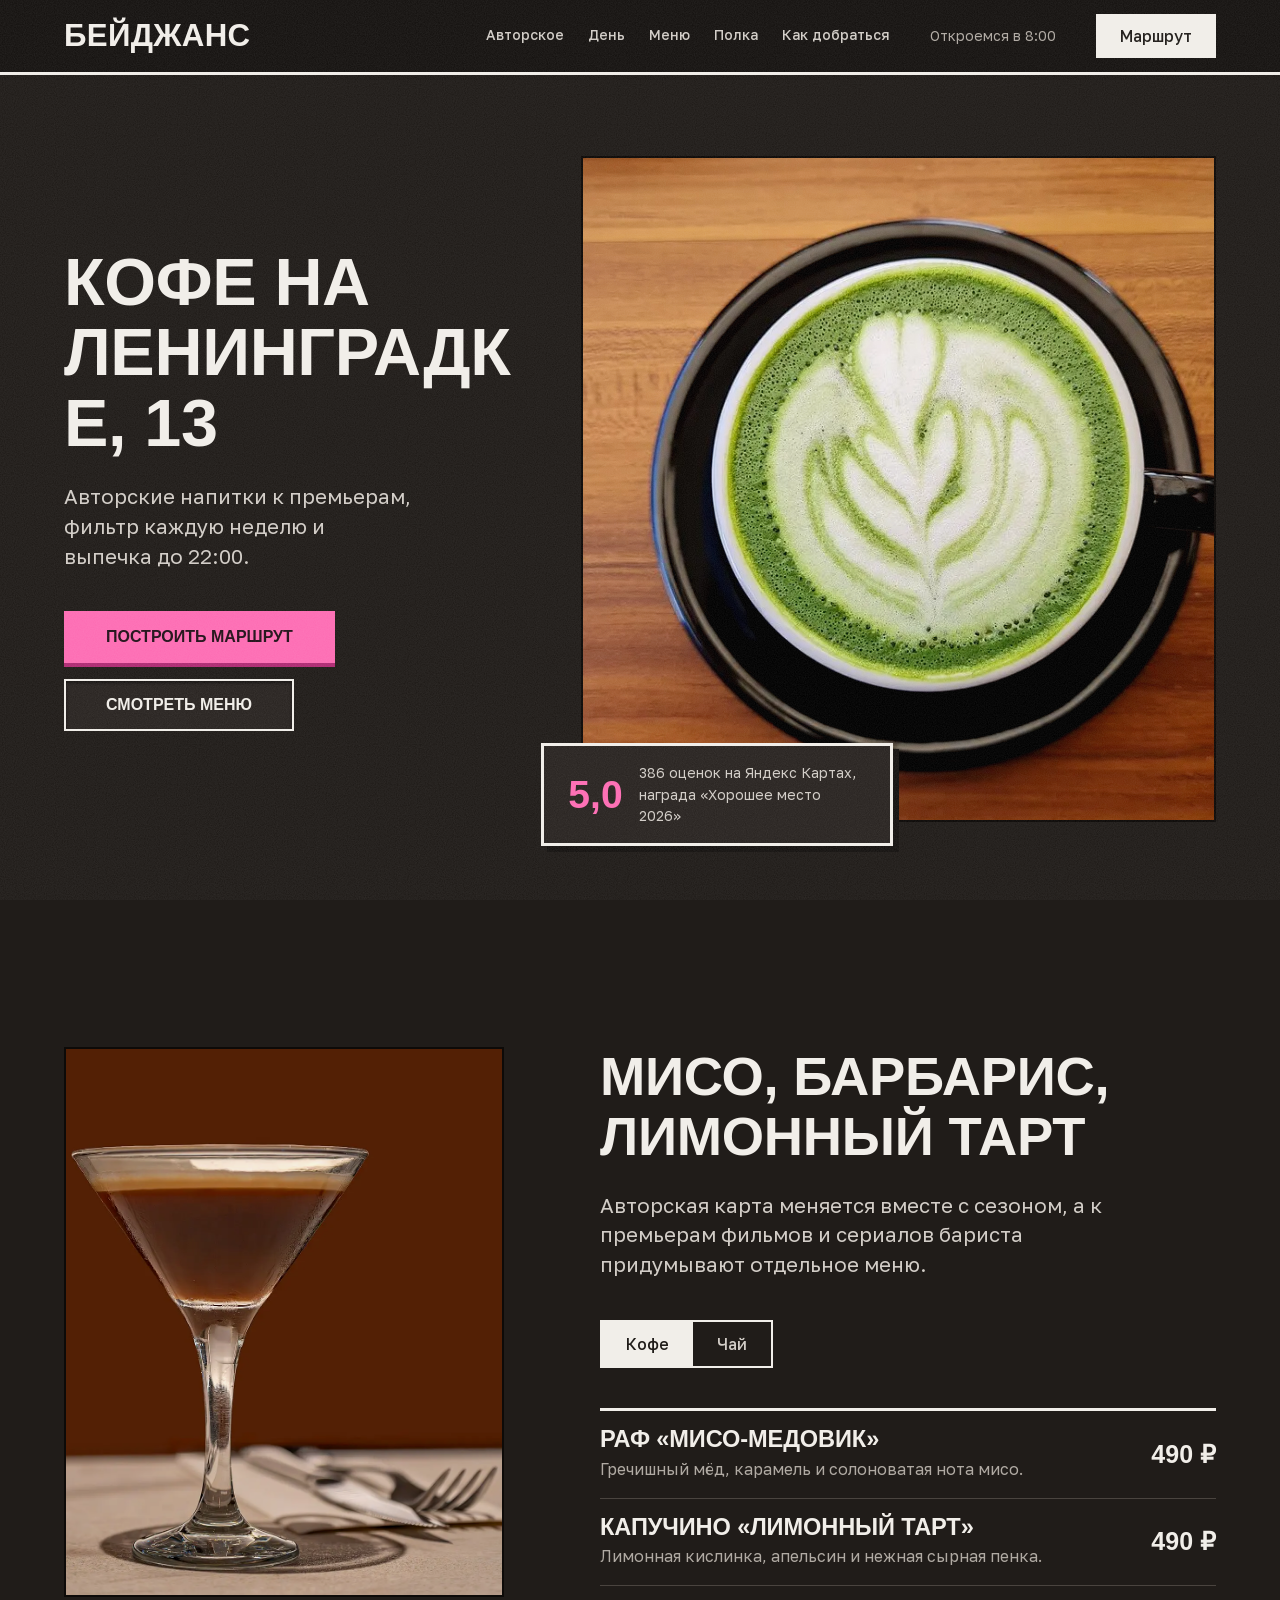
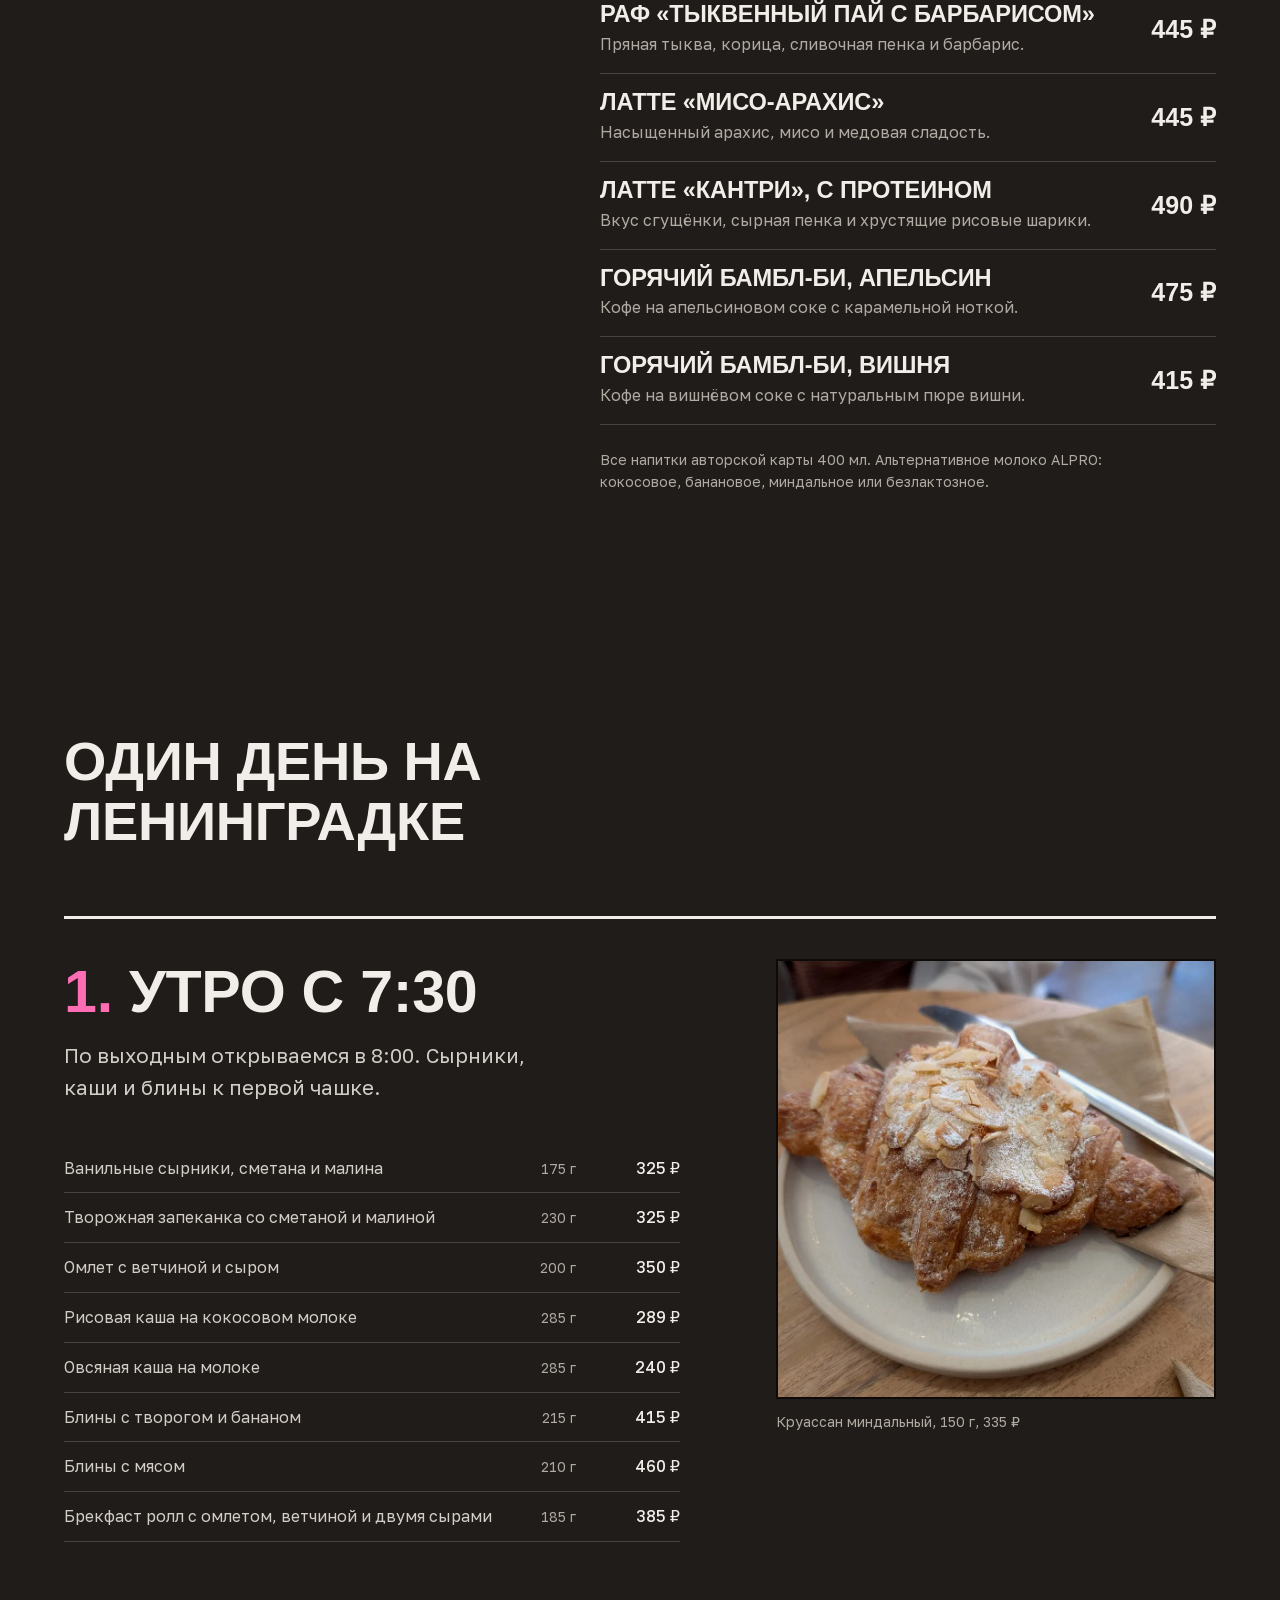
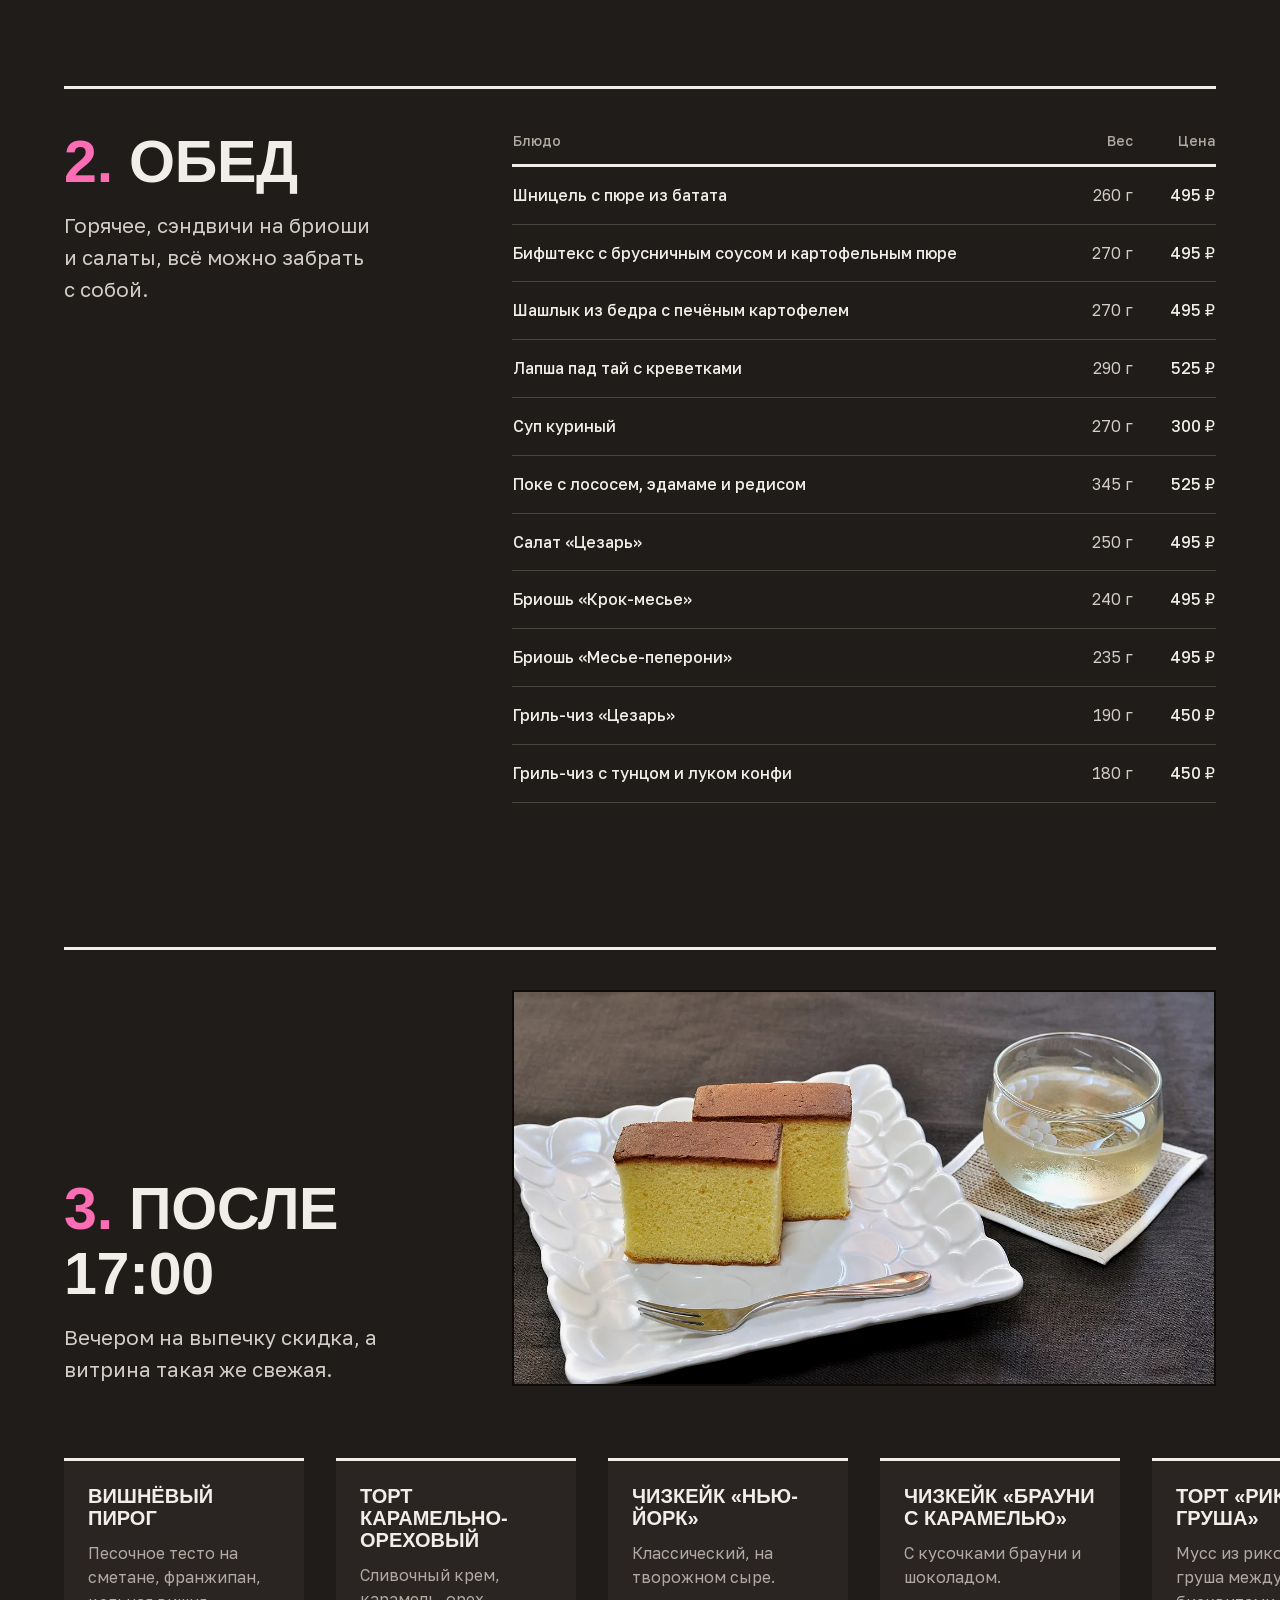
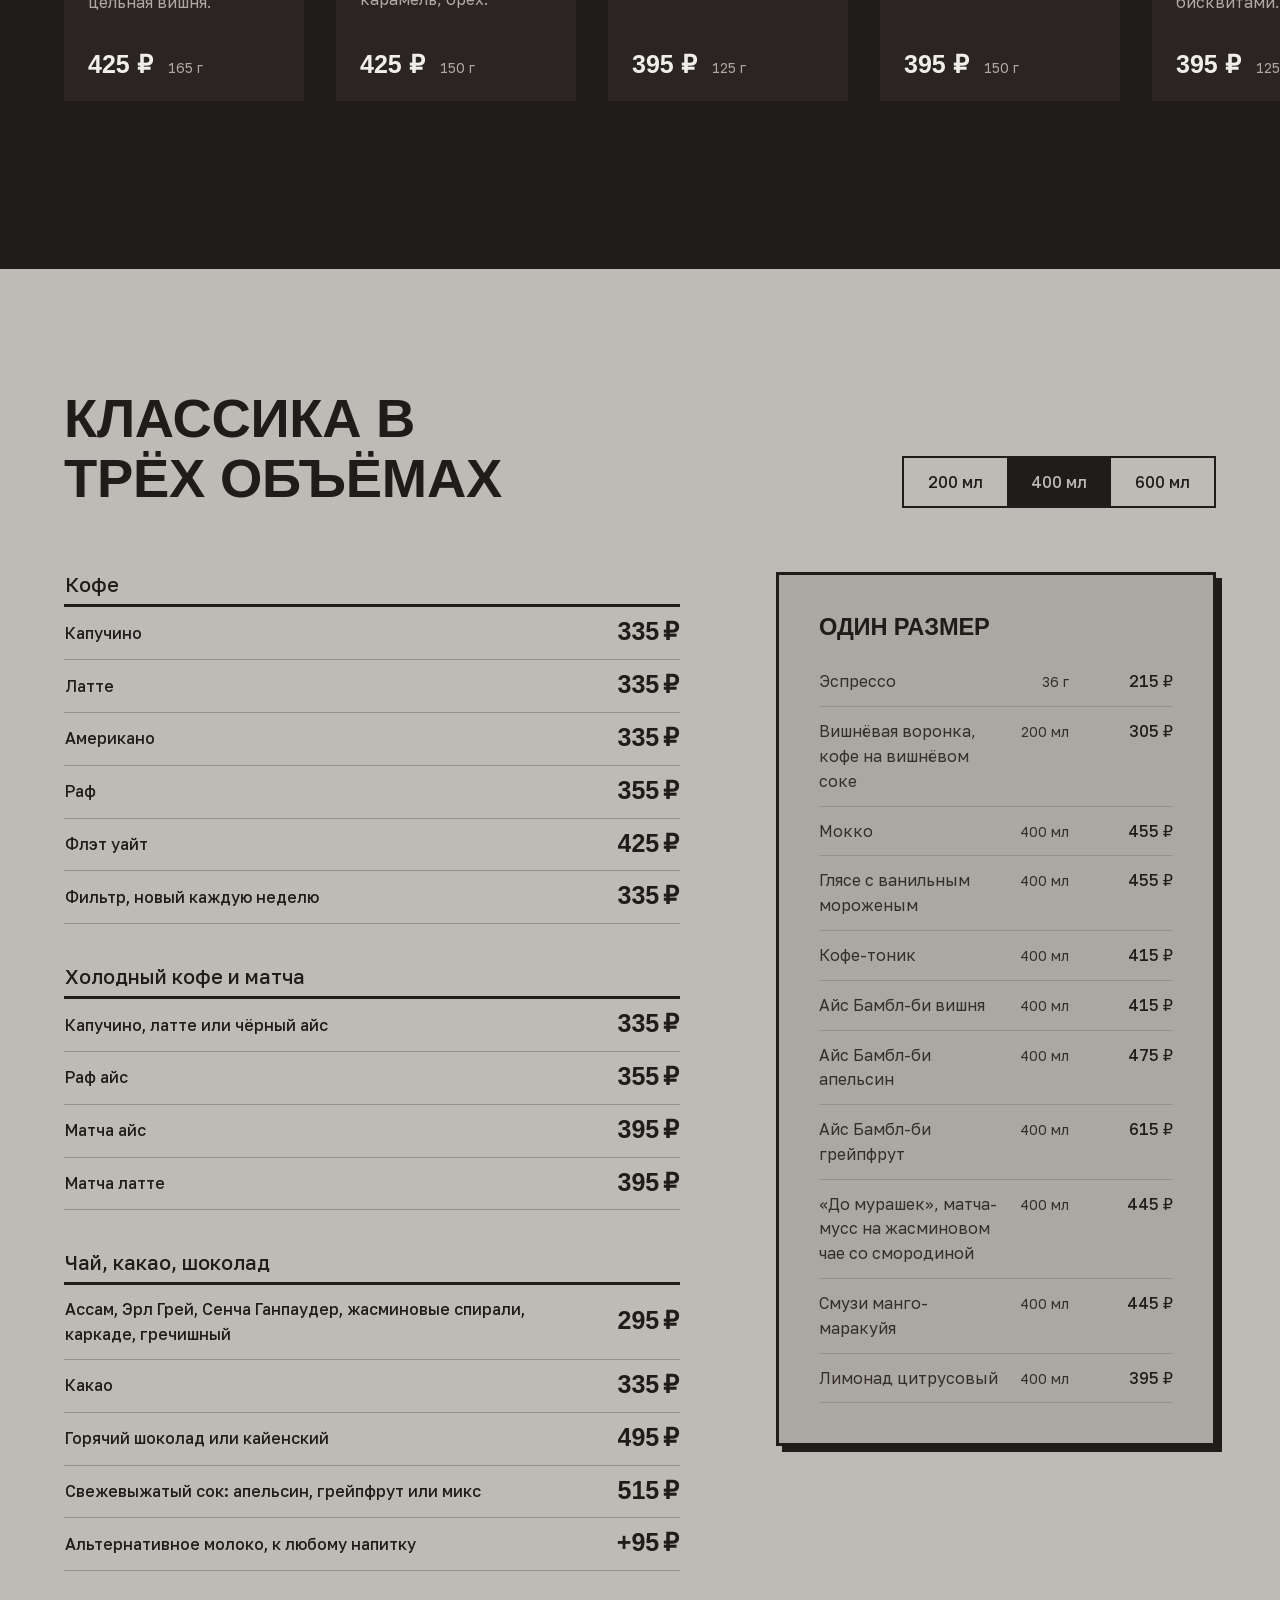
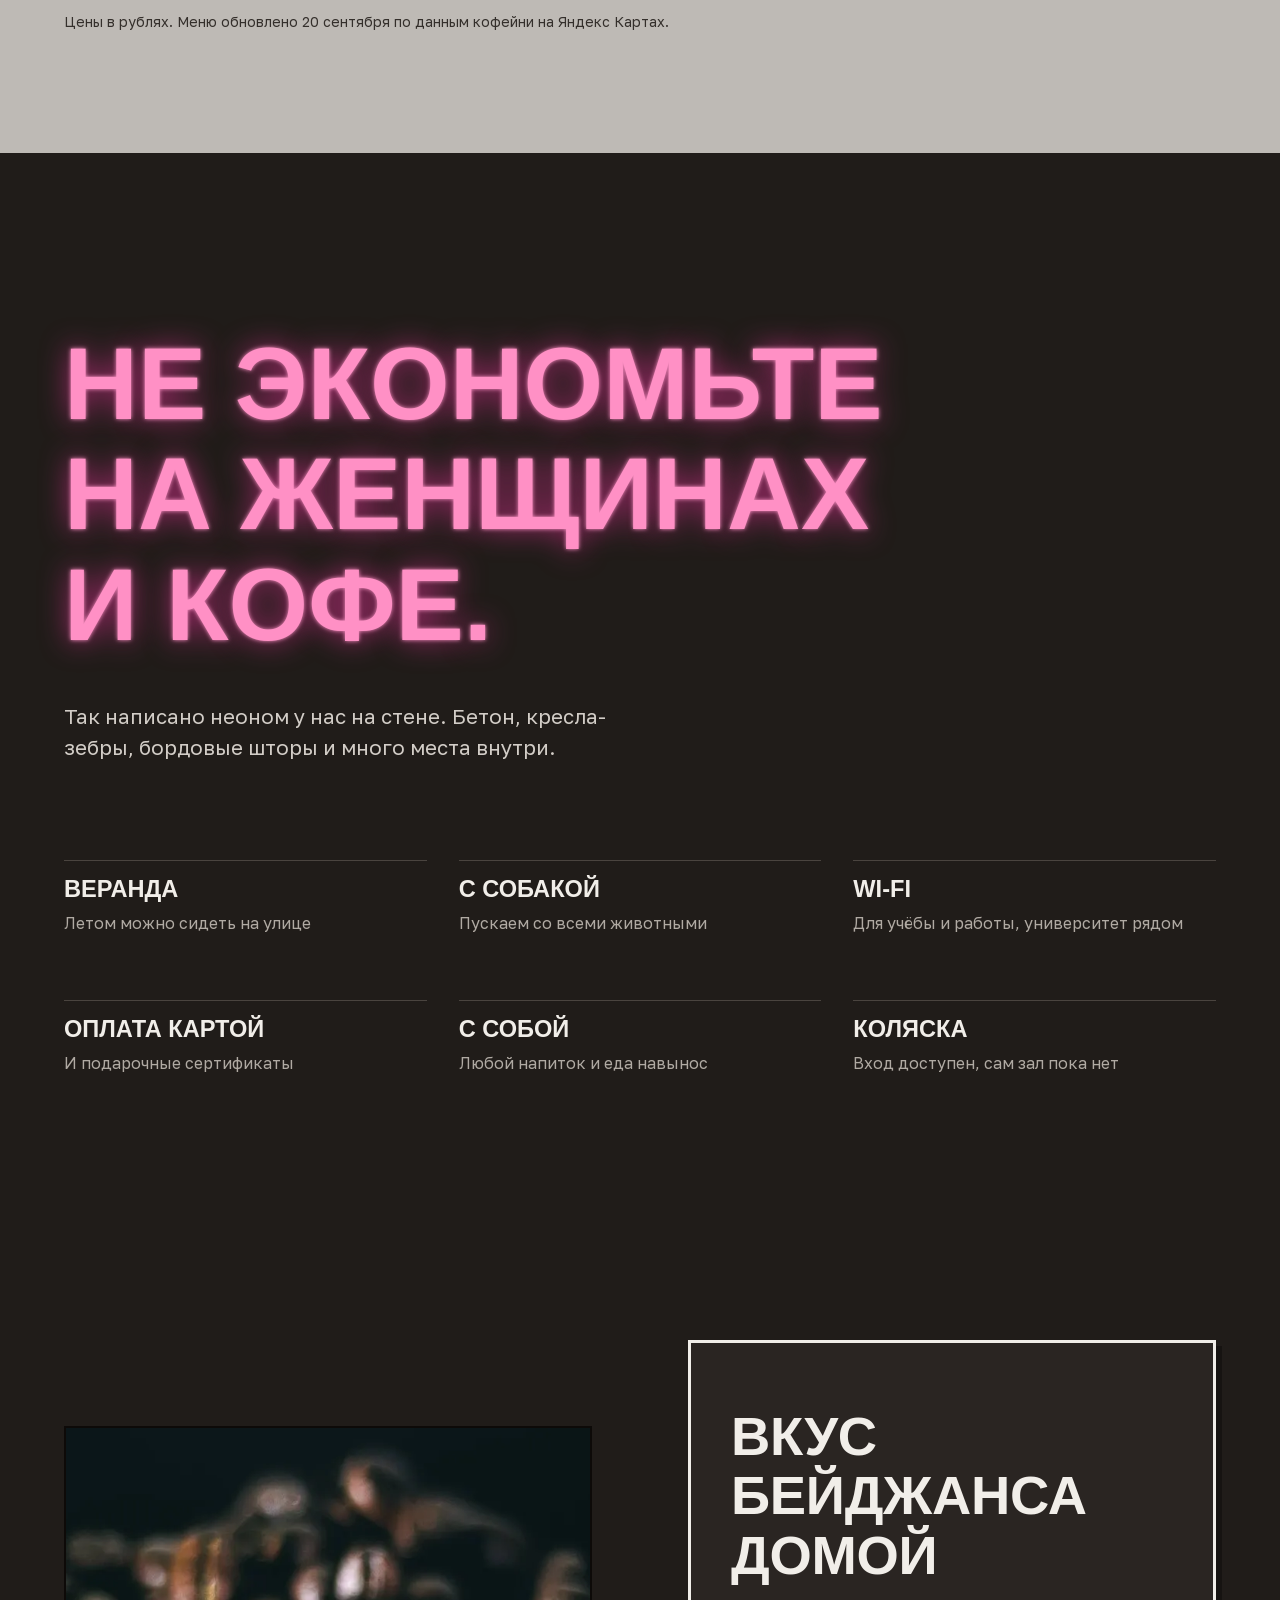
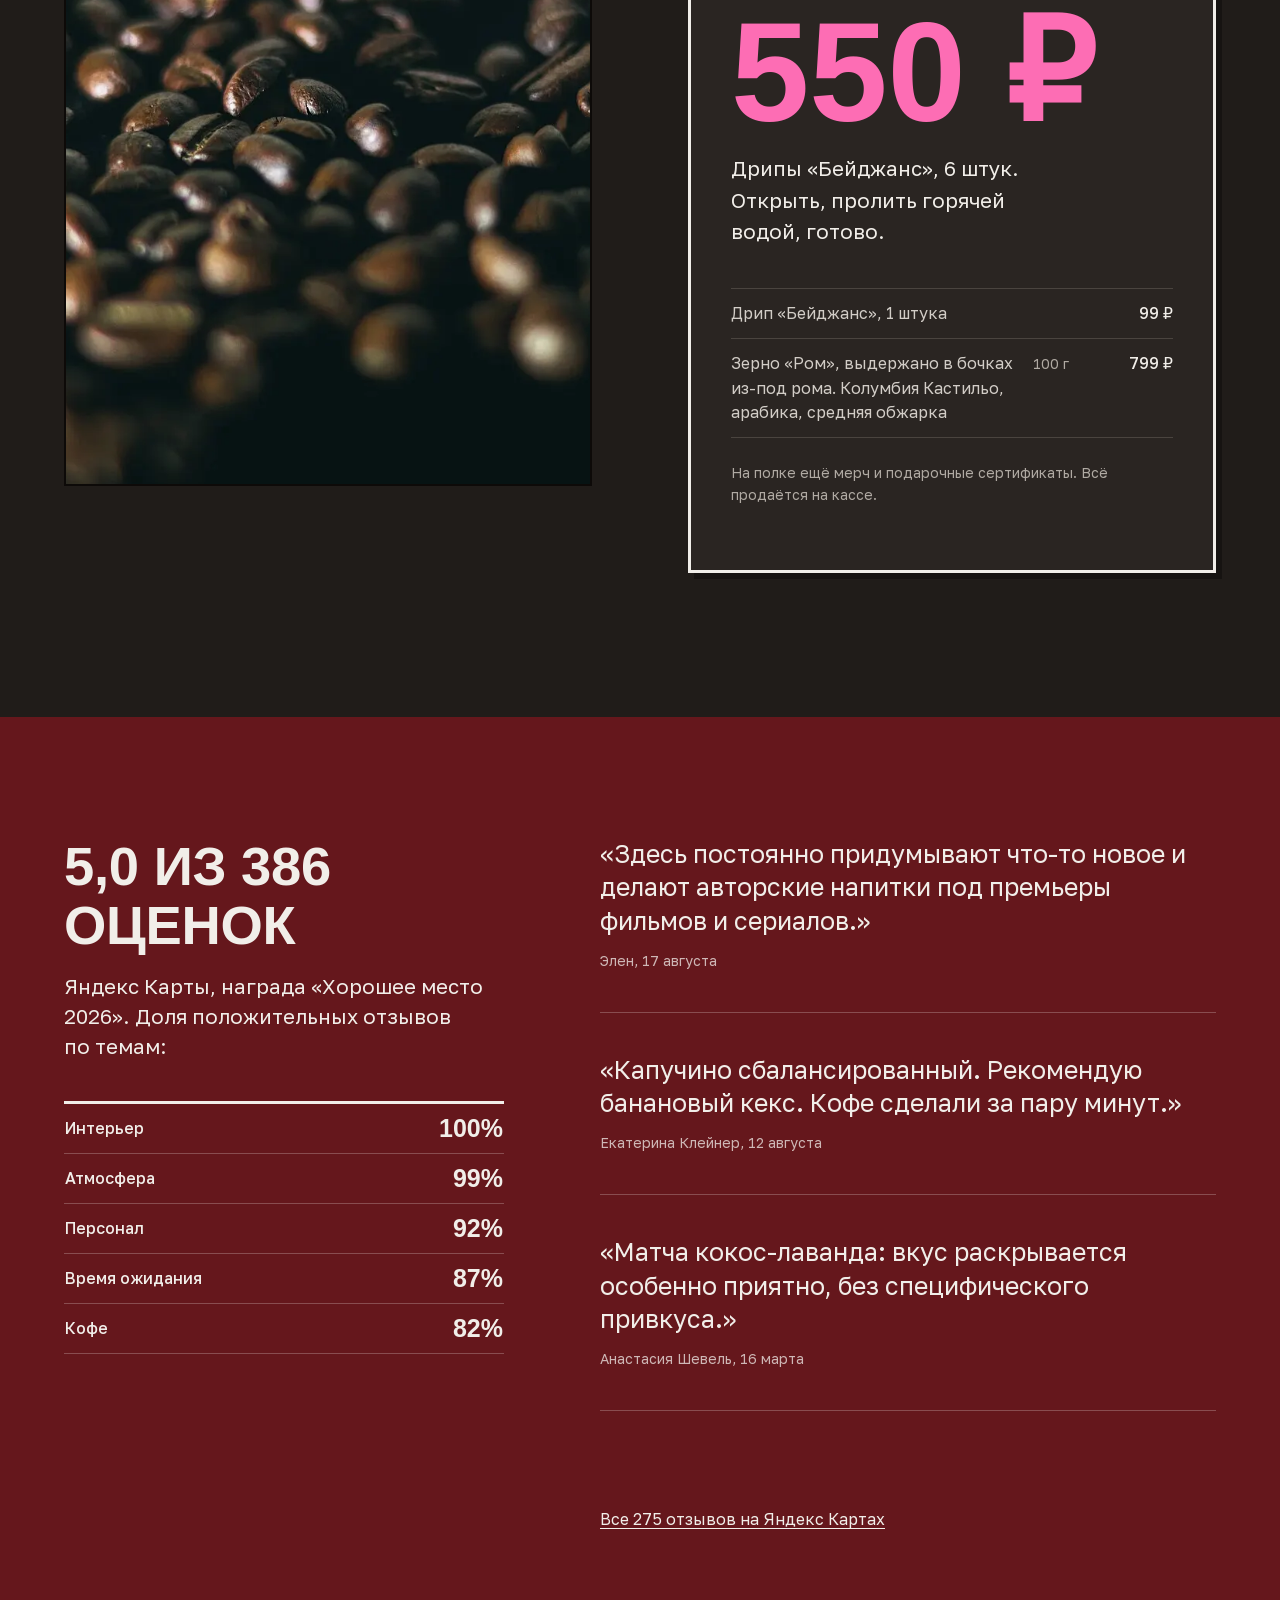
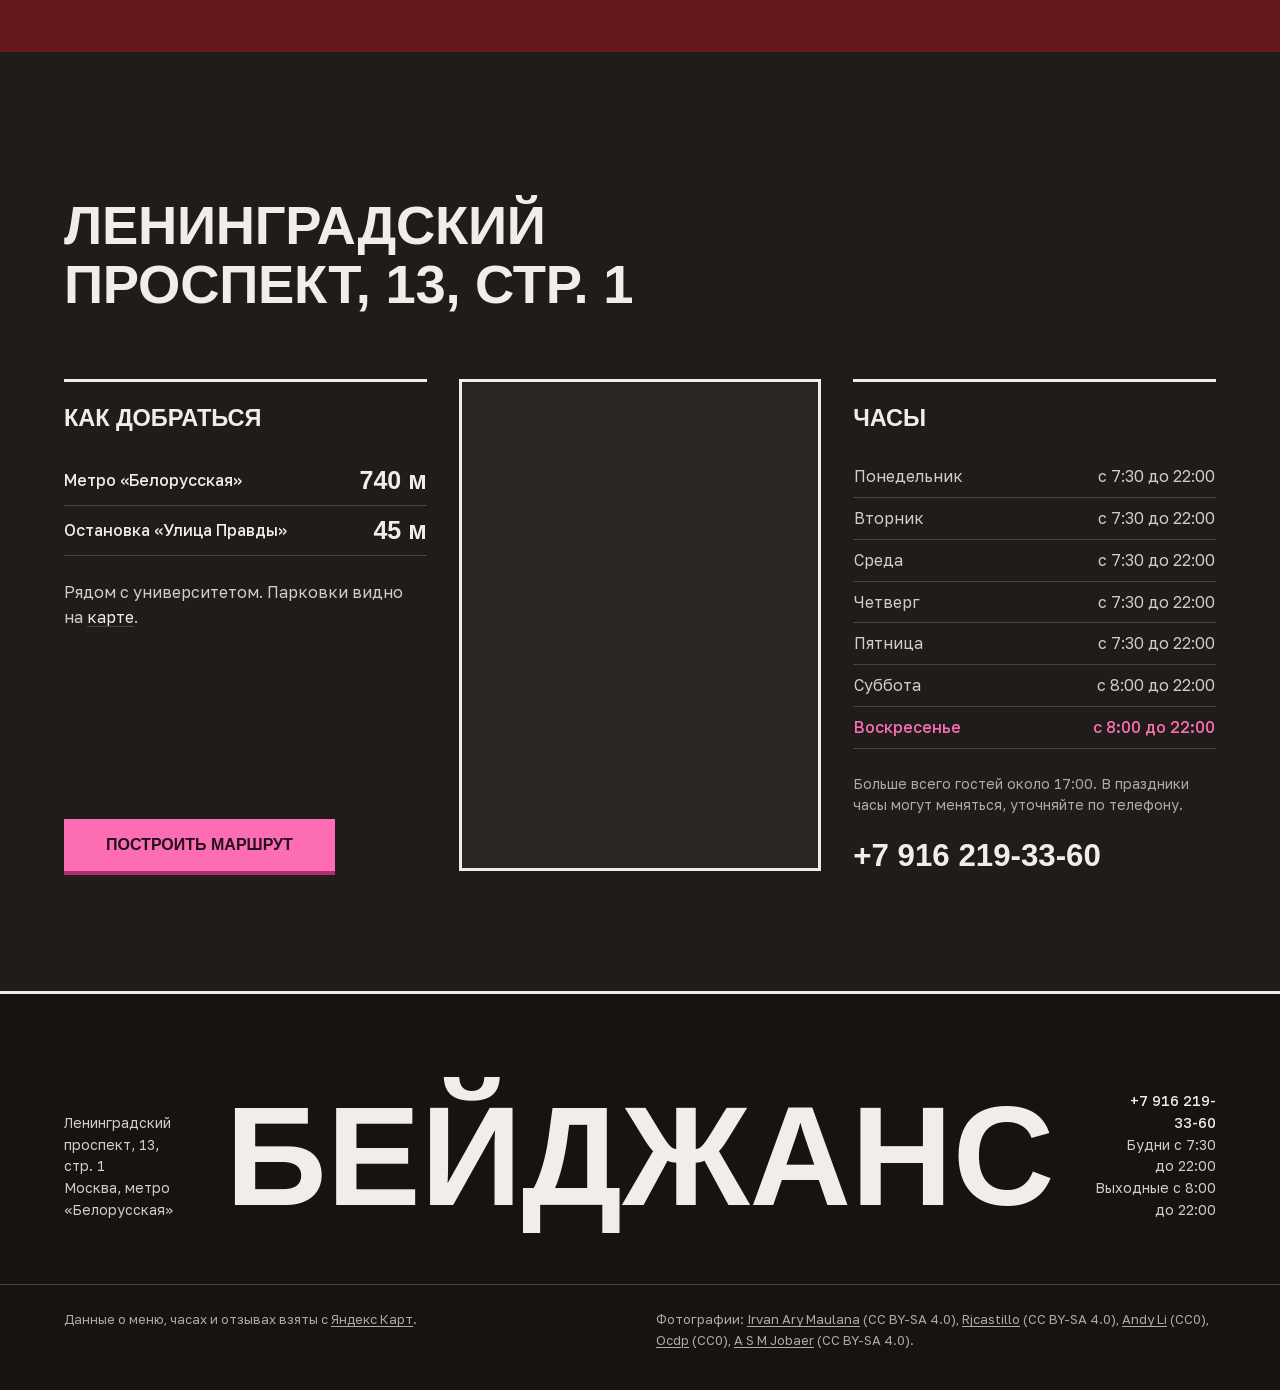
==== index.html @ 890e607a "Сайт кофейни Бейджанс Co-Authored-By: Claude Opus 5.5 <noreply@anthropic.com>" ====
<!doctype html>
<html lang="ru">
<head>
  <meta charset="utf-8">
  <meta name="viewport" content="width=device-width, initial-scale=1">
  <title>Бейджанс, кофейня на Ленинградском проспекте, 13</title>
  <meta name="description" content="Кофейня у метро «Белорусская»: авторские напитки к премьерам, фильтр каждую неделю, завтраки с 7:30 и выпечка до 22:00.">
  <meta name="theme-color" content="#2a2622">
  <meta property="og:title" content="Бейджанс, кофейня на Ленинградском проспекте, 13">
  <meta property="og:description" content="Авторские напитки к премьерам, фильтр каждую неделю, завтраки с 7:30 и выпечка до 22:00.">
  <meta property="og:type" content="website">
  <meta property="og:locale" content="ru_RU">
  <meta property="og:image" content="https://beydzhans.vercel.app/images/matcha-1280.jpg">
  <link rel="icon" href="favicon.svg" type="image/svg+xml">
  <link rel="preload" href="fonts/oswald-cyrillic.woff2" as="font" type="font/woff2" crossorigin>
  <link rel="preload" href="fonts/golos-text-cyrillic.woff2" as="font" type="font/woff2" crossorigin>
  <link rel="stylesheet" href="fonts/fonts.css">
  <link rel="stylesheet" href="styles.css">
  <script type="application/ld+json">
  {
    "@context": "https://schema.org",
    "@type": "CafeOrCoffeeShop",
    "name": "Бейджанс",
    "telephone": "+7 916 219-33-60",
    "address": { "@type": "PostalAddress", "streetAddress": "Ленинградский проспект, 13, стр. 1", "addressLocality": "Москва", "addressCountry": "RU" },
    "geo": { "@type": "GeoCoordinates", "latitude": 55.781039, "longitude": 37.5736 },
    "openingHoursSpecification": [
      { "@type": "OpeningHoursSpecification", "dayOfWeek": ["Monday","Tuesday","Wednesday","Thursday","Friday"], "opens": "07:30", "closes": "22:00" },
      { "@type": "OpeningHoursSpecification", "dayOfWeek": ["Saturday","Sunday"], "opens": "08:00", "closes": "22:00" }
    ],
    "servesCuisine": "Кофе, завтраки, выпечка",
    "priceRange": "₽₽",
    "aggregateRating": { "@type": "AggregateRating", "ratingValue": "5.0", "ratingCount": "386" }
  }
  </script>
</head>
<body>
  <a class="skip" href="#main">К содержимому</a>

  <header class="nav" id="top">
    <div class="container nav__row">
      <a class="nav__mark" href="#top" aria-label="Бейджанс, наверх">Бейджанс</a>
      <nav class="nav__links" aria-label="Разделы">
        <a href="#signature">Авторское</a>
        <a href="#day">День</a>
        <a href="#menu">Меню</a>
        <a href="#shelf">Полка</a>
        <a href="#visit">Как добраться</a>
      </nav>
      <details class="nav__more">
        <summary>Разделы</summary>
        <nav class="nav__drop" aria-label="Разделы, компактно">
          <a href="#signature">Авторское</a>
          <a href="#day">День</a>
          <a href="#menu">Меню</a>
          <a href="#shelf">Полка</a>
          <a href="#visit">Как добраться</a>
        </nav>
      </details>
      <p class="nav__status" role="status" data-status>Ежедневно до 22:00</p>
      <a class="nav__action" href="https://yandex.ru/maps/?rtext=~55.781039%2C37.573600&amp;rtt=pd" target="_blank" rel="noopener">Маршрут</a>
    </div>
  </header>

  <main id="main">
    <!-- Hero: Stage. The drink is the picture; the address is the headline. -->
    <section class="hero" aria-labelledby="hero-title">
      <div class="container hero__grid">
        <div class="hero__text">
          <h1 id="hero-title" class="hero__title" data-settle>Кофе на Ленинградке, 13</h1>
          <p class="lead hero__lead" data-settle>Авторские напитки к премьерам, фильтр каждую неделю и выпечка до&nbsp;22:00.</p>
          <div class="hero__actions" data-settle>
            <a class="btn btn--primary" href="https://yandex.ru/maps/?rtext=~55.781039%2C37.573600&amp;rtt=pd" target="_blank" rel="noopener">Построить маршрут</a>
            <a class="btn btn--secondary" href="#menu">Смотреть меню</a>
          </div>
        </div>
        <figure class="hero__visual">
          <div class="photo photo--hero" data-slot="hero" data-alt="Фирменный напиток Бейджанса в стакане с логотипом на бетонной стойке, вечерний свет, розовый неон на фоне">
            <img src="images/matcha-1280.webp" srcset="images/matcha-1280.webp 1280w, images/matcha-1920.webp 1920w" sizes="(min-width: 60rem) 56vw, 100vw" width="1920" height="1080" alt="Матча латте с латте-артом в чёрной чашке" style="object-position: 46% 50%" fetchpriority="high">
          </div>
          <figcaption class="hero__plate">
            <span class="hero__score num">5,0</span>
            <span>386 оценок на Яндекс Картах, награда «Хорошее место 2026»</span>
          </figcaption>
        </figure>
      </div>
    </section>

    <!-- Signature: the author's card, coffee and tea. -->
    <section class="sig" id="signature" aria-labelledby="sig-title">
      <div class="container sig__grid">
        <figure class="sig__visual">
          <div class="photo photo--tall" data-slot="signature" data-alt="Раф «Мисо-медовик» в прозрачном стакане, сырная пенка, тёмный бетон, сбоку зебровое кресло">
            <img src="images/coupe-1280.webp" width="1280" height="1265" alt="Кофейный напиток со сливочной пенкой на тёмном фоне" loading="lazy" style="object-position: 50% 45%">
          </div>
        </figure>
        <div class="sig__body">
          <h2 id="sig-title">Мисо, барбарис, лимонный тарт</h2>
          <p class="lead sig__lead">Авторская карта меняется вместе с сезоном, а к премьерам фильмов и сериалов бариста придумывают отдельное меню.</p>

          <div class="switch" data-switch>
            <div class="tabs" role="tablist" aria-label="Авторское меню">
              <button type="button" class="tab" role="tab" id="sig-t1" aria-controls="sig-p1" aria-selected="true">Кофе</button>
              <button type="button" class="tab" role="tab" id="sig-t2" aria-controls="sig-p2" aria-selected="false" tabindex="-1">Чай</button>
            </div>
            <div class="tabpanel" role="tabpanel" tabindex="0" id="sig-p1" aria-labelledby="sig-t1">
              <ul class="dishes">
                <li><h3>Раф «Мисо-медовик»</h3><p>Гречишный мёд, карамель и солоноватая нота мисо.</p><span class="dishes__price num">490&nbsp;₽</span></li>
                <li><h3>Капучино «Лимонный тарт»</h3><p>Лимонная кислинка, апельсин и нежная сырная пенка.</p><span class="dishes__price num">490&nbsp;₽</span></li>
                <li><h3>Раф «Тыквенный пай с барбарисом»</h3><p>Пряная тыква, корица, сливочная пенка и барбарис.</p><span class="dishes__price num">445&nbsp;₽</span></li>
                <li><h3>Латте «Мисо-арахис»</h3><p>Насыщенный арахис, мисо и медовая сладость.</p><span class="dishes__price num">445&nbsp;₽</span></li>
                <li><h3>Латте «Кантри», с протеином</h3><p>Вкус сгущёнки, сырная пенка и хрустящие рисовые шарики.</p><span class="dishes__price num">490&nbsp;₽</span></li>
                <li><h3>Горячий Бамбл-би, апельсин</h3><p>Кофе на апельсиновом соке с карамельной ноткой.</p><span class="dishes__price num">475&nbsp;₽</span></li>
                <li><h3>Горячий Бамбл-би, вишня</h3><p>Кофе на вишнёвом соке с натуральным пюре вишни.</p><span class="dishes__price num">415&nbsp;₽</span></li>
              </ul>
            </div>
            <div class="tabpanel" role="tabpanel" tabindex="0" id="sig-p2" aria-labelledby="sig-t2">
              <ul class="dishes">
                <li><h3>Ходзича латте «Медово-ореховый тарт»</h3><p>Ореховые ноты, мёд, карамель и сырная пенка.</p><span class="dishes__price num">490&nbsp;₽</span></li>
                <li><h3>«Осенний лес»</h3><p>Брусника, яблоко и мёд под яблочной пенкой.</p><span class="dishes__price num">395&nbsp;₽</span></li>
                <li><h3>«Яблочная шарлотка»</h3><p>Чёрный чай со вкусом печёного яблока и карамели.</p><span class="dishes__price num">395&nbsp;₽</span></li>
                <li><h3>«Пряный грейпфрут»</h3><p>Грейпфрут, мёд и имбирь.</p><span class="dishes__price num">395&nbsp;₽</span></li>
                <li><h3>«Малина-тайга»</h3><p>Ягодный чай с оттенком таёжных трав.</p><span class="dishes__price num">395&nbsp;₽</span></li>
                <li><h3>Облепиховый</h3><p>На облепиховом пюре.</p><span class="dishes__price num">395&nbsp;₽</span></li>
                <li><h3>Матча латте</h3><p>Японская матча со вспененным молоком, 400 или 600 мл.</p><span class="dishes__price num">395&nbsp;₽</span></li>
              </ul>
            </div>
          </div>
          <p class="note">Все напитки авторской карты 400 мл. Альтернативное молоко ALPRO: кокосовое, банановое, миндальное или безлактозное.</p>
        </div>
      </div>
    </section>

    <!-- The day: three stages from opening to closing. -->
    <section class="day" id="day" aria-labelledby="day-title">
      <div class="container">
        <h2 id="day-title" class="day__title">Один день на Ленинградке</h2>
        <ol class="stages" data-reveal>
          <li class="stage stage--morning">
            <div class="stage__text">
              <h3 class="stage__head">Утро с&nbsp;7:30</h3>
              <p class="stage__line">По выходным открываемся в 8:00. Сырники, каши и блины к первой чашке.</p>
              <ul class="rows">
                <li><span>Ванильные сырники, сметана и малина</span><span class="rows__meta num">175 г</span><span class="num">325&nbsp;₽</span></li>
                <li><span>Творожная запеканка со сметаной и малиной</span><span class="rows__meta num">230 г</span><span class="num">325&nbsp;₽</span></li>
                <li><span>Омлет с ветчиной и сыром</span><span class="rows__meta num">200 г</span><span class="num">350&nbsp;₽</span></li>
                <li><span>Рисовая каша на кокосовом молоке</span><span class="rows__meta num">285 г</span><span class="num">289&nbsp;₽</span></li>
                <li><span>Овсяная каша на молоке</span><span class="rows__meta num">285 г</span><span class="num">240&nbsp;₽</span></li>
                <li><span>Блины с творогом и бананом</span><span class="rows__meta num">215 г</span><span class="num">415&nbsp;₽</span></li>
                <li><span>Блины с мясом</span><span class="rows__meta num">210 г</span><span class="num">460&nbsp;₽</span></li>
                <li><span>Брекфаст ролл с омлетом, ветчиной и двумя сырами</span><span class="rows__meta num">185 г</span><span class="num">385&nbsp;₽</span></li>
              </ul>
            </div>
            <figure class="stage__visual">
              <div class="photo photo--square" data-slot="morning" data-alt="Ванильные сырники со сметаной и малиной и капучино на деревянном столе, утренний свет из окна">
                <img src="images/croissant-1280.webp" width="1280" height="964" alt="Миндальный круассан в сахарной пудре" loading="lazy" style="object-position: 50% 55%">
              </div>
              <figcaption class="caption">Круассан миндальный, 150 г, 335 ₽</figcaption>
            </figure>
          </li>

          <li class="stage stage--noon">
            <div class="stage__intro">
              <h3 class="stage__head">Обед</h3>
              <p class="stage__line">Горячее, сэндвичи на бриоши и салаты, всё можно забрать с собой.</p>
            </div>
            <div class="table-wrap">
              <table class="menu-table">
                <caption class="visually-hidden">Обед: горячее, сэндвичи и салаты</caption>
                <thead><tr><th scope="col">Блюдо</th><th scope="col" class="num">Вес</th><th scope="col" class="num">Цена</th></tr></thead>
                <tbody>
                  <tr><th scope="row">Шницель с пюре из батата</th><td class="num">260 г</td><td class="num">495&nbsp;₽</td></tr>
                  <tr><th scope="row">Бифштекс с брусничным соусом и картофельным пюре</th><td class="num">270 г</td><td class="num">495&nbsp;₽</td></tr>
                  <tr><th scope="row">Шашлык из бедра с печёным картофелем</th><td class="num">270 г</td><td class="num">495&nbsp;₽</td></tr>
                  <tr><th scope="row">Лапша пад тай с креветками</th><td class="num">290 г</td><td class="num">525&nbsp;₽</td></tr>
                  <tr><th scope="row">Суп куриный</th><td class="num">270 г</td><td class="num">300&nbsp;₽</td></tr>
                  <tr><th scope="row">Поке с лососем, эдамаме и редисом</th><td class="num">345 г</td><td class="num">525&nbsp;₽</td></tr>
                  <tr><th scope="row">Салат «Цезарь»</th><td class="num">250 г</td><td class="num">495&nbsp;₽</td></tr>
                  <tr><th scope="row">Бриошь «Крок-месье»</th><td class="num">240 г</td><td class="num">495&nbsp;₽</td></tr>
                  <tr><th scope="row">Бриошь «Месье-пеперони»</th><td class="num">235 г</td><td class="num">495&nbsp;₽</td></tr>
                  <tr><th scope="row">Гриль-чиз «Цезарь»</th><td class="num">190 г</td><td class="num">450&nbsp;₽</td></tr>
                  <tr><th scope="row">Гриль-чиз с тунцом и луком конфи</th><td class="num">180 г</td><td class="num">450&nbsp;₽</td></tr>
                </tbody>
              </table>
            </div>
          </li>

          <li class="stage stage--evening">
            <div class="stage__split">
              <div class="stage__intro">
                <h3 class="stage__head">После 17:00</h3>
                <p class="stage__line">Вечером на выпечку скидка, а витрина такая же свежая.</p>
              </div>
              <figure class="stage__visual stage__visual--wide">
                <div class="photo photo--wide" data-slot="evening" data-alt="Вишнёвый пирог и чизкейк «Нью-Йорк» на витрине вечером, тёплый свет ламп, бетонная стена">
                  <img src="images/castella-1280.webp" width="1280" height="850" alt="Кусочки бисквита и стакан чая на тёмном столе" loading="lazy" style="object-position: 50% 50%">
                </div>
              </figure>
            </div>
            <ul class="rail" tabindex="0" aria-label="Десерты и выпечка">
              <li><h4>Вишнёвый пирог</h4><p>Песочное тесто на сметане, франжипан, цельная вишня.</p><p class="rail__price num">425&nbsp;₽ <span>165 г</span></p></li>
              <li><h4>Торт карамельно-ореховый</h4><p>Сливочный крем, карамель, орех.</p><p class="rail__price num">425&nbsp;₽ <span>150 г</span></p></li>
              <li><h4>Чизкейк «Нью-Йорк»</h4><p>Классический, на творожном сыре.</p><p class="rail__price num">395&nbsp;₽ <span>125 г</span></p></li>
              <li><h4>Чизкейк «Брауни с карамелью»</h4><p>С кусочками брауни и шоколадом.</p><p class="rail__price num">395&nbsp;₽ <span>150 г</span></p></li>
              <li><h4>Торт «Рикотта-груша»</h4><p>Мусс из рикотты и груша между бисквитами.</p><p class="rail__price num">395&nbsp;₽ <span>125 г</span></p></li>
              <li><h4>Фермерский пирог с грушей</h4><p>Крем на творожном сыре и лепестки миндаля.</p><p class="rail__price num">395&nbsp;₽ <span>133 г</span></p></li>
              <li><h4>Торт «Молочная девочка»</h4><p>Тонкие коржи и воздушный сливочный крем.</p><p class="rail__price num">345&nbsp;₽ <span>155 г</span></p></li>
              <li><h4>Пудинг банановый с печеньем</h4><p>Кремовый, со сливочной текстурой.</p><p class="rail__price num">350&nbsp;₽ <span>150 г</span></p></li>
              <li><h4>Парфе манго-маракуйя</h4><p>С хрустящими мюсли.</p><p class="rail__price num">350&nbsp;₽ <span>280 г</span></p></li>
              <li><h4>Куб апельсиновый</h4><p>Сливочный кекс с апельсином.</p><p class="rail__price num">275&nbsp;₽ <span>80 г</span></p></li>
              <li><h4>Печенье мисо и белый шоколад</h4><p>С арахисовой пастой.</p><p class="rail__price num">225&nbsp;₽ <span>65 г</span></p></li>
              <li><h4>Круассан классический</h4><p>На сливочном масле.</p><p class="rail__price num">245&nbsp;₽ <span>80 г</span></p></li>
              <li><h4>Круассаны с начинкой</h4><p>Арахис 335, миндаль 335, нутелла 355, смородина, мак или сыр 365.</p><p class="rail__price num">от 335&nbsp;₽</p></li>
              <li><h4>Кекс банановый</h4><p>С грецким орехом.</p><p class="rail__price num">225&nbsp;₽ <span>100 г</span></p></li>
              <li><h4>Кекс лимонный с меренгой</h4><p>Итальянская меренга сверху.</p><p class="rail__price num">225&nbsp;₽ <span>100 г</span></p></li>
              <li><h4>Трубочка со сгущёнкой</h4><p>Хрустящая, с варёной сгущёнкой.</p><p class="rail__price num">245&nbsp;₽ <span>100 г</span></p></li>
              <li><h4>Кейк-попс</h4><p>Бисквит в кокосовой стружке.</p><p class="rail__price num">220&nbsp;₽ <span>50 г</span></p></li>
            </ul>
          </li>
        </ol>
      </div>
    </section>

    <!-- The classic menu on a cast (light concrete) pour, by size. -->
    <section class="menu" id="menu" aria-labelledby="menu-title">
      <div class="container">
        <div class="menu__head">
          <h2 id="menu-title">Классика в трёх объёмах</h2>
          <fieldset class="seg" data-size hidden>
            <legend class="visually-hidden">Объём напитка</legend>
            <input type="radio" name="size" id="size-200" value="0"><label for="size-200">200 мл</label>
            <input type="radio" name="size" id="size-400" value="1" checked><label for="size-400">400 мл</label>
            <input type="radio" name="size" id="size-600" value="2"><label for="size-600">600 мл</label>
          </fieldset>
        </div>
        <div class="menu__grid">
          <table class="sized" data-sized>
            <caption class="visually-hidden">Кофе, чай и какао по объёму</caption>
            <thead><tr><th scope="col">Напиток</th><th scope="col" class="num">200 мл</th><th scope="col" class="num">400 мл</th><th scope="col" class="num">600 мл</th></tr></thead>
            <tbody>
              <tr class="sized__group"><th scope="rowgroup" colspan="4">Кофе</th></tr>
              <tr><th scope="row">Капучино</th><td class="num">235</td><td class="num">335</td><td class="num">445</td></tr>
              <tr><th scope="row">Латте</th><td class="num">235</td><td class="num">335</td><td class="num">445</td></tr>
              <tr><th scope="row">Американо</th><td class="num">235</td><td class="num">335</td><td class="num">445</td></tr>
              <tr><th scope="row">Раф</th><td class="num">255</td><td class="num">355</td><td class="num">465</td></tr>
              <tr><th scope="row">Флэт уайт</th><td class="num">295</td><td class="num">425</td><td class="num"></td></tr>
              <tr><th scope="row">Фильтр, новый каждую неделю</th><td class="num">235</td><td class="num">335</td><td class="num">445</td></tr>
              <tr class="sized__group"><th scope="rowgroup" colspan="4">Холодный кофе и матча</th></tr>
              <tr><th scope="row">Капучино, латте или чёрный айс</th><td class="num"></td><td class="num">335</td><td class="num">445</td></tr>
              <tr><th scope="row">Раф айс</th><td class="num"></td><td class="num">355</td><td class="num">465</td></tr>
              <tr><th scope="row">Матча айс</th><td class="num"></td><td class="num">395</td><td class="num">495</td></tr>
              <tr><th scope="row">Матча латте</th><td class="num"></td><td class="num">395</td><td class="num">495</td></tr>
              <tr class="sized__group"><th scope="rowgroup" colspan="4">Чай, какао, шоколад</th></tr>
              <tr><th scope="row">Ассам, Эрл Грей, Сенча Ганпаудер, жасминовые спирали, каркаде, гречишный</th><td class="num">215</td><td class="num">295</td><td class="num">395</td></tr>
              <tr><th scope="row">Какао</th><td class="num">235</td><td class="num">335</td><td class="num">445</td></tr>
              <tr><th scope="row">Горячий шоколад или кайенский</th><td class="num">345</td><td class="num">495</td><td class="num">625</td></tr>
              <tr><th scope="row">Свежевыжатый сок: апельсин, грейпфрут или микс</th><td class="num">295</td><td class="num">515</td><td class="num">655</td></tr>
              <tr><th scope="row">Альтернативное молоко, к любому напитку</th><td class="num">+65</td><td class="num">+95</td><td class="num">+130</td></tr>
            </tbody>
          </table>

          <div class="fixed">
            <h3 class="fixed__title">Один размер</h3>
            <ul class="rows rows--cast">
              <li><span>Эспрессо</span><span class="rows__meta num">36 г</span><span class="num">215&nbsp;₽</span></li>
              <li><span>Вишнёвая воронка, кофе на вишнёвом соке</span><span class="rows__meta num">200 мл</span><span class="num">305&nbsp;₽</span></li>
              <li><span>Мокко</span><span class="rows__meta num">400 мл</span><span class="num">455&nbsp;₽</span></li>
              <li><span>Глясе с ванильным мороженым</span><span class="rows__meta num">400 мл</span><span class="num">455&nbsp;₽</span></li>
              <li><span>Кофе-тоник</span><span class="rows__meta num">400 мл</span><span class="num">415&nbsp;₽</span></li>
              <li><span>Айс Бамбл-би вишня</span><span class="rows__meta num">400 мл</span><span class="num">415&nbsp;₽</span></li>
              <li><span>Айс Бамбл-би апельсин</span><span class="rows__meta num">400 мл</span><span class="num">475&nbsp;₽</span></li>
              <li><span>Айс Бамбл-би грейпфрут</span><span class="rows__meta num">400 мл</span><span class="num">615&nbsp;₽</span></li>
              <li><span>«До мурашек», матча-мусс на жасминовом чае со смородиной</span><span class="rows__meta num">400 мл</span><span class="num">445&nbsp;₽</span></li>
              <li><span>Смузи манго-маракуйя</span><span class="rows__meta num">400 мл</span><span class="num">445&nbsp;₽</span></li>
              <li><span>Лимонад цитрусовый</span><span class="rows__meta num">400 мл</span><span class="num">395&nbsp;₽</span></li>
            </ul>
          </div>
        </div>
        <p class="menu__foot">Цены в рублях. Меню обновлено 20 сентября по данным кофейни на Яндекс Картах.</p>
      </div>
    </section>

    <!-- The room: their own neon sign, set as type. -->
    <section class="room" id="room" aria-labelledby="room-title">
      <div class="container">
        <h2 id="room-title" class="visually-hidden">Зал</h2>
        <p class="neon" data-neon>Не&nbsp;экономьте на&nbsp;женщинах и&nbsp;кофе.</p>
        <p class="room__line">Так написано неоном у нас на стене. Бетон, кресла-зебры, бордовые шторы и много места внутри.</p>
        <dl class="facts" data-reveal>
          <div><dt>Веранда</dt><dd>Летом можно сидеть на улице</dd></div>
          <div><dt>С собакой</dt><dd>Пускаем со всеми животными</dd></div>
          <div><dt>Wi&#8209;Fi</dt><dd>Для учёбы и работы, университет рядом</dd></div>
          <div><dt>Оплата картой</dt><dd>И подарочные сертификаты</dd></div>
          <div><dt>С собой</dt><dd>Любой напиток и еда навынос</dd></div>
          <div><dt>Коляска</dt><dd>Вход доступен, сам зал пока нет</dd></div>
        </dl>
      </div>
    </section>

    <!-- The shelf: drip bags and beans as an offer. -->
    <section class="shelf" id="shelf" aria-labelledby="shelf-title">
      <div class="container shelf__grid">
        <figure class="shelf__visual">
          <div class="photo photo--shelf" data-slot="shelf" data-alt="Коробка дрип-пакетов «Бейджанс» и пачка зерна «Ром» на полке из фанеры, бетонная стена, жёсткий свет">
            <img src="images/beans-1280.webp" width="1280" height="853" alt="Обжаренные кофейные зёрна на тёмной поверхности" loading="lazy" style="object-position: 50% 50%">
          </div>
        </figure>
        <div class="shelf__offer">
          <h2 id="shelf-title">Вкус Бейджанса домой</h2>
          <p class="shelf__price num">550&nbsp;₽</p>
          <p class="shelf__what">Дрипы «Бейджанс», 6&nbsp;штук. Открыть, пролить горячей водой, готово.</p>
          <ul class="rows">
            <li><span>Дрип «Бейджанс», 1 штука</span><span class="rows__meta"></span><span class="num">99&nbsp;₽</span></li>
            <li><span>Зерно «Ром», выдержано в бочках из-под рома. Колумбия Кастильо, арабика, средняя обжарка</span><span class="rows__meta num">100 г</span><span class="num">799&nbsp;₽</span></li>
          </ul>
          <p class="note">На полке ещё мерч и подарочные сертификаты. Всё продаётся на кассе.</p>
        </div>
      </div>
    </section>

    <!-- Proof on the curtain band: the rating, in the guests' own words. -->
    <section class="reviews" id="reviews" aria-labelledby="reviews-title">
      <div class="container reviews__grid">
        <div class="reviews__head">
          <h2 id="reviews-title"><span class="num">5,0</span> из&nbsp;386 оценок</h2>
          <p class="lead">Яндекс Карты, награда «Хорошее место 2026». Доля положительных отзывов по темам:</p>
          <table class="scores">
            <caption class="visually-hidden">Доля положительных отзывов по темам</caption>
            <tbody>
              <tr><th scope="row">Интерьер</th><td class="num">100%</td></tr>
              <tr><th scope="row">Атмосфера</th><td class="num">99%</td></tr>
              <tr><th scope="row">Персонал</th><td class="num">92%</td></tr>
              <tr><th scope="row">Время ожидания</th><td class="num">87%</td></tr>
              <tr><th scope="row">Кофе</th><td class="num">82%</td></tr>
            </tbody>
          </table>
        </div>
        <ul class="quotes">
          <li>
            <blockquote><p>Здесь постоянно придумывают что-то новое и делают авторские напитки под премьеры фильмов и сериалов.</p></blockquote>
            <p class="quotes__by">Элен, 17 августа</p>
          </li>
          <li>
            <blockquote><p>Капучино сбалансированный. Рекомендую банановый кекс. Кофе сделали за пару минут.</p></blockquote>
            <p class="quotes__by">Екатерина Клейнер, 12 августа</p>
          </li>
          <li>
            <blockquote><p>Матча кокос-лаванда: вкус раскрывается особенно приятно, без специфического привкуса.</p></blockquote>
            <p class="quotes__by">Анастасия Шевель, 16 марта</p>
          </li>
        </ul>
        <a class="link reviews__more" href="https://yandex.ru/maps/org/beydzhans/5156085389/reviews/" target="_blank" rel="noopener">Все 275 отзывов на Яндекс Картах</a>
      </div>
    </section>

    <!-- Visit: where, the map, when. -->
    <section class="visit" id="visit" aria-labelledby="visit-title">
      <div class="container">
        <h2 id="visit-title">Ленинградский проспект, 13, стр.&nbsp;1</h2>
        <div class="visit__grid" data-reveal>
          <div class="panel">
            <h3>Как добраться</h3>
            <dl class="ways">
              <div><dt>Метро «Белорусская»</dt><dd class="num">740 м</dd></div>
              <div><dt>Остановка «Улица Правды»</dt><dd class="num">45 м</dd></div>
            </dl>
            <p>Рядом с университетом. Парковки видно на <a class="link" href="https://yandex.ru/maps/org/beydzhans/5156085389/" target="_blank" rel="noopener">карте</a>.</p>
            <a class="btn btn--primary" href="https://yandex.ru/maps/?rtext=~55.781039%2C37.573600&amp;rtt=pd" target="_blank" rel="noopener">Построить маршрут</a>
          </div>
          <div class="panel panel--map">
            <iframe title="Бейджанс на Яндекс Картах" src="https://yandex.ru/map-widget/v1/?ll=37.573600%2C55.781039&amp;mode=search&amp;oid=5156085389&amp;ol=biz&amp;z=16&amp;theme=dark" loading="lazy" allowfullscreen referrerpolicy="no-referrer-when-downgrade"></iframe>
          </div>
          <div class="panel">
            <h3>Часы</h3>
            <table class="hours" data-hours>
              <caption class="visually-hidden">Часы работы</caption>
              <tbody>
                <tr data-day="1"><th scope="row">Понедельник</th><td class="num">с 7:30 до 22:00</td></tr>
                <tr data-day="2"><th scope="row">Вторник</th><td class="num">с 7:30 до 22:00</td></tr>
                <tr data-day="3"><th scope="row">Среда</th><td class="num">с 7:30 до 22:00</td></tr>
                <tr data-day="4"><th scope="row">Четверг</th><td class="num">с 7:30 до 22:00</td></tr>
                <tr data-day="5"><th scope="row">Пятница</th><td class="num">с 7:30 до 22:00</td></tr>
                <tr data-day="6"><th scope="row">Суббота</th><td class="num">с 8:00 до 22:00</td></tr>
                <tr data-day="0"><th scope="row">Воскресенье</th><td class="num">с 8:00 до 22:00</td></tr>
              </tbody>
            </table>
            <p class="note">Больше всего гостей около 17:00. В праздники часы могут меняться, уточняйте по телефону.</p>
            <a class="phone num" href="tel:+79162193360">+7 916 219-33-60</a>
          </div>
        </div>
      </div>
    </section>
  </main>

  <footer class="footer">
    <div class="container footer__grid">
      <p class="footer__col">Ленинградский проспект, 13, стр. 1<br>Москва, метро «Белорусская»</p>
      <p class="footer__mark" aria-hidden="true">Бейджанс</p>
      <p class="footer__col footer__col--end"><a href="tel:+79162193360" class="num">+7 916 219-33-60</a><br>Будни с 7:30 до 22:00<br>Выходные с 8:00 до 22:00</p>
    </div>
    <div class="container footer__legal">
      <p>Данные о меню, часах и отзывах взяты с <a href="https://yandex.ru/maps/org/beydzhans/5156085389/" target="_blank" rel="noopener">Яндекс Карт</a>.</p>
      <p data-credits>Фотографии: <a href="https://commons.wikimedia.org/wiki/File:Matcha_tea_latte_with_rosetta_latte_art.jpg">Irvan Ary Maulana</a> (CC BY-SA 4.0), <a href="https://commons.wikimedia.org/wiki/File:C%C3%B3ctel_de_caf%C3%A9_en_copa_martini_2.jpg">Rjcastillo</a> (CC BY-SA 4.0), <a href="https://commons.wikimedia.org/wiki/File:Almond_croissant_-_Workshop_Coffee_Lab_2025-06-27.jpg">Andy Li</a> (CC0), <a href="https://commons.wikimedia.org/wiki/File:Castella_002.jpg">Ocdp</a> (CC0), <a href="https://commons.wikimedia.org/wiki/File:Roasted_coffee_beans_on_the_surface._01.jpg">A S M Jobaer</a> (CC BY-SA 4.0).</p>
    </div>
  </footer>

  <script src="app.js" defer></script>
  <script>window.hallmarkSlots = (m) => { for (const [k, v] of Object.entries(m)) { const s = document.querySelector(`[data-slot="${k}"]`); if (!s) continue; const im = new Image(); im.src = typeof v === 'string' ? v : v.src; im.alt = (typeof v === 'object' && v.alt) || s.dataset.alt || ''; s.querySelectorAll(':scope > img').forEach((o) => o.remove()); s.prepend(im); } };
  document.querySelectorAll('[data-slot] img').forEach((i) => { if (i.complete && !i.naturalWidth) i.remove(); else i.addEventListener('error', () => i.remove(), { once: true }); });</script>
</body>
</html>
---- fonts/fonts.css ----
/* cyrillic */
@font-face {
  font-family: 'Golos Text';
  font-style: normal;
  font-weight: 400;
  font-display: swap;
  src: url("golos-text-cyrillic.woff2") format('woff2');
  unicode-range: U+0301, U+0400-045F, U+0490-0491, U+04B0-04B1, U+2116;
}
/* latin */
@font-face {
  font-family: 'Golos Text';
  font-style: normal;
  font-weight: 400;
  font-display: swap;
  src: url("golos-text-latin.woff2") format('woff2');
  unicode-range: U+0000-00FF, U+0131, U+0152-0153, U+02BB-02BC, U+02C6, U+02DA, U+02DC, U+0304, U+0308, U+0329, U+2000-206F, U+20AC, U+2122, U+2191, U+2193, U+2212, U+2215, U+FEFF, U+FFFD;
}
/* cyrillic */
@font-face {
  font-family: 'Golos Text';
  font-style: normal;
  font-weight: 500;
  font-display: swap;
  src: url("golos-text-cyrillic.woff2") format('woff2');
  unicode-range: U+0301, U+0400-045F, U+0490-0491, U+04B0-04B1, U+2116;
}
/* latin */
@font-face {
  font-family: 'Golos Text';
  font-style: normal;
  font-weight: 500;
  font-display: swap;
  src: url("golos-text-latin.woff2") format('woff2');
  unicode-range: U+0000-00FF, U+0131, U+0152-0153, U+02BB-02BC, U+02C6, U+02DA, U+02DC, U+0304, U+0308, U+0329, U+2000-206F, U+20AC, U+2122, U+2191, U+2193, U+2212, U+2215, U+FEFF, U+FFFD;
}
/* cyrillic */
@font-face {
  font-family: 'Oswald';
  font-style: normal;
  font-weight: 700;
  font-display: swap;
  src: url("oswald-cyrillic.woff2") format('woff2');
  unicode-range: U+0301, U+0400-045F, U+0490-0491, U+04B0-04B1, U+2116;
}
/* latin */
@font-face {
  font-family: 'Oswald';
  font-style: normal;
  font-weight: 700;
  font-display: swap;
  src: url("oswald-latin.woff2") format('woff2');
  unicode-range: U+0000-00FF, U+0131, U+0152-0153, U+02BB-02BC, U+02C6, U+02DA, U+02DC, U+0304, U+0308, U+0329, U+2000-206F, U+20AC, U+2122, U+2191, U+2193, U+2212, U+2215, U+FEFF, U+FFFD;
}
---- styles.css ----
/* Hallmark · shape: Narrative Workflow (a day from 7:30 to 22:00) · genre: editorial · theme: Formwork (deal 2/3, seed prompt-c032·049fe9c6·2026-10-29·r0) · job: visit · draw: cbb03e
 * hero: Stage · nav: slab · footer: colophon block (wordmark centred between address and contacts) · imagery: photographs, library 5, warm (stand-ins in slots) · signature: the classic menu whose prices roll when you pick 200, 400 or 600 ml · formwork: night pour, neon accent, one cast pour for the menu, one curtain band
 * axes: mid/display-condensed/warm · posture: restrained · contrast: pass · fold: pass · copy: verbatim (the full menu from Yandex Maps, asked for by the user) · brand: Бейджанс (spec 2026-10-29, palette from interior photographs) · v2.0.0 */
/* Hallmark · pre-emit critique: P4 H4 E4 S5 R4 V4 · weakest: R, the full menu is long; it sits in one cast pour and a rail so each screen still holds one idea */
/* Hallmark · answered F15 · the visit panels are a three-up set at the column gap, the splits share --space-3xl */
/* Hallmark · waive 29 · the neon line is their own pink neon sign on the wall, glow kept to one line of type · the room section quotes the sign as it hangs */
@import url("./tokens.css");
@import url("./base.css");

/* ---------- page ---------- */
body { background: var(--color-paper); color: var(--color-ink-2); line-height: 1.55; }
body::before {
  content: ""; position: fixed; inset: 0; z-index: var(--z-tooltip); pointer-events: none;
  opacity: var(--texture-opacity);
  background-image: url("data:image/svg+xml,%3Csvg xmlns='http://www.w3.org/2000/svg' width='220' height='220'%3E%3Cfilter id='n'%3E%3CfeTurbulence type='fractalNoise' baseFrequency='0.9' numOctaves='2' stitchTiles='stitch'/%3E%3CfeColorMatrix values='0 0 0 0 1 0 0 0 0 1 0 0 0 0 1 0 0 0 1.4 -0.2'/%3E%3C/filter%3E%3Crect width='100%25' height='100%25' filter='url(%23n)'/%3E%3C/svg%3E");
}
h1, h2, h3, h4 { color: var(--color-ink); text-transform: uppercase; line-height: 1.1; }
h4 { margin: 0; font-family: var(--font-display); font-weight: 700; font-size: var(--text-lg); line-height: 1.1; overflow-wrap: break-word; min-width: 0; }
ul, ol, dl, dd, figure, blockquote { margin: 0; padding: 0; }
ul, ol { list-style: none; }
.num { font-variant-numeric: tabular-nums; }
.skip { position: absolute; left: var(--space-md); top: calc(-1 * var(--space-3xl)); z-index: var(--z-modal); padding: var(--space-sm) var(--space-md); background: var(--color-ink); color: var(--color-paper); }
.skip:focus-visible { top: var(--space-md); }
:focus-visible { outline: 2px solid var(--color-focus); outline-offset: 3px; }
a { color: var(--color-ink); }
.link { color: var(--color-ink); text-decoration: underline; text-decoration-color: var(--color-rule); text-underline-offset: 0.2em; transition: color var(--dur-short) var(--ease-out), text-decoration-color var(--dur-short) var(--ease-out); }
.link:hover { color: var(--color-accent); text-decoration-color: currentColor; }
.note { margin-top: var(--space-lg); font-size: var(--text-sm); color: var(--color-muted); max-width: 60ch; }
.caption { margin-top: var(--space-sm); font-size: var(--text-sm); color: var(--color-muted); }

/* ---------- controls ---------- */
.btn {
  display: inline-flex; align-items: center; justify-content: center; min-height: var(--btn-height); padding: 0 var(--space-xl);
  border: 2px solid transparent; border-radius: 0; font: 700 var(--text-md)/1 var(--font-display); text-transform: uppercase;
  text-decoration: none; white-space: nowrap; cursor: pointer; -webkit-tap-highlight-color: transparent;
  transition: translate var(--dur-micro) var(--ease-out), box-shadow var(--dur-micro) var(--ease-out), background-color var(--dur-short) var(--ease-out), color var(--dur-short) var(--ease-out);
}
.btn--primary { background: var(--color-accent); color: var(--color-accent-ink); box-shadow: 0 4px 0 var(--color-accent-deep); }
@media (hover: hover) and (pointer: fine) { .btn--primary:hover { background: var(--color-accent-hover); } }
.btn--primary:active { translate: 0 4px; box-shadow: 0 0 0 var(--color-accent-deep); }
.btn--secondary { background: var(--color-paper-2); color: var(--color-ink); border-color: var(--color-ink); box-shadow: inset 0 2px 3px var(--color-shadow); }
.btn--secondary:hover { background: var(--color-paper-3); }
.btn--secondary:active { translate: 0 2px; }
.btn:focus-visible { outline: 2px solid var(--color-focus); outline-offset: 3px; }
.btn[aria-disabled="true"] { opacity: 0.55; cursor: not-allowed; }

/* ---------- nav: the slab ---------- */
.nav { position: sticky; top: 0; z-index: var(--z-sticky-nav); background: var(--color-shadow); border-bottom: var(--rule-bar) solid var(--color-ink); }
.nav__row { display: flex; align-items: center; gap: var(--space-xl); min-height: var(--nav-height); }
.nav__mark { font: 700 var(--text-2xl)/1 var(--font-display); text-transform: uppercase; letter-spacing: 0.01em; text-decoration: none; color: var(--color-ink); }
.nav__more { display: none; position: relative; }
.nav__more summary { display: inline-flex; align-items: center; min-height: 44px; padding: 0 var(--space-md); list-style: none; cursor: pointer; font-size: var(--text-md); font-weight: 500; color: var(--color-ink); border: 2px solid var(--color-rule); }
.nav__more summary::-webkit-details-marker { display: none; }
.nav__more[open] summary { border-color: var(--color-ink); }
.nav__drop { position: absolute; right: 0; top: calc(100% + var(--space-xs)); z-index: var(--z-dropdown); display: grid; min-width: 14rem; padding: var(--space-xs) 0; background: var(--color-shadow); border: var(--rule-bar) solid var(--color-ink); box-shadow: var(--shadow-card); }
.nav__drop a { display: flex; align-items: center; min-height: 48px; padding: 0 var(--space-lg); text-decoration: none; color: var(--color-ink); }
.nav__drop a:hover { background: var(--color-paper-2); }
.nav__links { display: flex; gap: var(--space-lg); margin-left: auto; }
.nav__links a { font-size: var(--text-sm); font-weight: 500; text-decoration: none; color: var(--color-ink-2); padding-block: var(--space-xs); border-bottom: 2px solid transparent; transition: color var(--dur-short) var(--ease-out), border-color var(--dur-short) var(--ease-out); }
.nav__links a:hover { color: var(--color-ink); border-bottom-color: var(--color-accent); }
.nav__status { font-size: var(--text-sm); color: var(--color-muted); white-space: nowrap; }
.nav__status[data-open="true"] { color: var(--color-ink); }
.nav__action { display: inline-flex; align-items: center; min-height: 44px; padding: 0 var(--space-lg); background: var(--color-ink); color: var(--color-paper); font: 500 var(--text-md)/1 var(--font-body); text-decoration: none; transition: background-color var(--dur-short) var(--ease-out); }
.nav__action:hover { background: var(--color-accent); color: var(--color-accent-ink); }

/* ---------- photographs ---------- */
.photo { margin: 0; border-radius: 0; background: var(--color-paper-2); }
.photo > img { outline: 2px solid var(--color-shadow); outline-offset: -2px; }
.photo--hero { height: min(74svh, 700px); min-height: 440px; }
.photo--tall { aspect-ratio: 4 / 5; min-height: 440px; }
.photo--square { aspect-ratio: 1 / 1; min-height: 360px; }
.photo--wide { aspect-ratio: 16 / 9; min-height: 360px; }
.photo--shelf { aspect-ratio: 4 / 5; min-height: 480px; }

/* ---------- hero: Stage ---------- */
.hero { padding-block: var(--space-2xl) var(--space-2xl); min-height: calc(100svh - var(--nav-height)); display: grid; align-items: center; }
.hero__grid { display: grid; grid-template-columns: minmax(0, 5fr) minmax(0, 7fr); gap: var(--space-2xl); align-items: center; }
.hero__title { font-size: clamp(2.5rem, 5.2vw, 6rem); line-height: 1.06; max-width: none; }
.hero__lead { margin-top: var(--space-lg); color: var(--color-ink-2); max-width: 30ch; }
.hero__actions { display: flex; flex-wrap: wrap; gap: var(--space-md); margin-top: var(--space-xl); }
.hero__visual { position: relative; margin: 0; }
.hero__plate {
  position: absolute; left: calc(-1 * var(--space-xl)); bottom: calc(-1 * var(--space-lg)); z-index: var(--z-raised);
  display: flex; align-items: center; gap: var(--space-md); max-width: 22rem; padding: var(--space-md) var(--space-lg);
  background: var(--color-plate); border: var(--rule-bar) solid var(--color-ink); box-shadow: var(--shadow-card);
  font-size: var(--text-sm); color: var(--color-ink-2);
}
.hero__score { font: 700 var(--text-3xl)/1 var(--font-display); color: var(--color-accent); }

/* ---------- signature ---------- */
.sig { padding-block: var(--section-gap) var(--section-gap-s); }
.sig__grid { display: grid; grid-template-columns: minmax(0, 5fr) minmax(0, 7fr); gap: var(--space-3xl); align-items: start; }
.sig__visual { position: sticky; top: calc(var(--nav-height) + var(--space-xl)); }
.sig__lead { margin-top: var(--space-lg); max-width: 46ch; }
.tabs { display: inline-flex; margin-top: var(--space-xl); border: 2px solid var(--color-ink); }
.tab { min-height: 44px; padding: 0 var(--space-lg); border: 0; background: transparent; color: var(--color-ink-2); font: 500 var(--text-md)/1 var(--font-body); cursor: pointer; transition: background-color var(--dur-short) var(--ease-out), color var(--dur-short) var(--ease-out); }
.tab:hover { color: var(--color-ink); background: var(--color-paper-2); }
.tab[aria-selected="true"] { background: var(--color-ink); color: var(--color-paper); }
.tab:focus-visible { outline: 2px solid var(--color-focus); outline-offset: 2px; }
.tabpanel { margin-top: var(--space-xl); }
.tabpanel:focus-visible { outline: 2px solid var(--color-focus); outline-offset: 6px; }
.dishes { border-top: var(--rule-bar) solid var(--color-ink); }
.dishes li { display: grid; grid-template-columns: minmax(0, 1fr) auto; column-gap: var(--space-lg); row-gap: var(--space-2xs); padding-block: var(--space-md); border-bottom: var(--rule-hair) solid var(--color-rule); }
.dishes h3 { grid-column: 1; font-size: var(--text-title); max-width: none; }
.dishes p { grid-column: 1; color: var(--color-muted); }
.dishes__price { grid-column: 2; grid-row: 1 / span 2; align-self: center; font: 700 var(--text-xl)/1 var(--font-display); color: var(--color-ink); }

/* ---------- the day ---------- */
.day { padding-block: var(--section-gap-s) var(--section-gap); }
.day__title { font-size: var(--text-section); max-width: 14ch; }
.stages { counter-reset: stage; margin-top: var(--space-2xl); }
.stage { counter-increment: stage; padding-top: var(--space-xl); border-top: var(--rule-bar) solid var(--color-ink); }
.stage + .stage { margin-top: var(--space-4xl); }
.stage__head { font-size: var(--text-display-s); max-width: 16ch; }
.stage__head::before { content: counter(stage) ". "; color: var(--color-accent); }
.stage__line { margin-top: var(--space-md); font-size: var(--text-lead); max-width: 40ch; }
.stage--morning { display: grid; grid-template-columns: minmax(0, 7fr) minmax(0, 5fr); gap: var(--space-3xl); align-items: start; }
.stage--morning .rows { margin-top: var(--space-xl); }
.stage--noon { display: grid; grid-template-columns: minmax(0, 4fr) minmax(0, 8fr); gap: var(--space-3xl); align-items: start; }
.stage__split { display: grid; grid-template-columns: minmax(0, 4fr) minmax(0, 8fr); gap: var(--space-3xl); align-items: end; }
.rows li { display: grid; grid-template-columns: minmax(0, 1fr) auto 5.5rem; align-items: baseline; gap: var(--space-md); padding-block: var(--space-sm); border-bottom: var(--rule-hair) solid var(--color-rule); }
.rows li > :last-child { text-align: right; color: var(--color-ink); font-weight: 500; }
.rows__meta { font-size: var(--text-sm); color: var(--color-muted); }
.table-wrap { overflow-x: auto; }
.menu-table { width: 100%; border-collapse: collapse; }
.menu-table thead th { padding-bottom: var(--space-sm); font-size: var(--text-sm); font-weight: 500; color: var(--color-muted); text-align: left; border-bottom: var(--rule-bar) solid var(--color-ink); white-space: nowrap; }
.menu-table thead th.num, .menu-table td { text-align: right; }
.menu-table tbody th { padding-block: var(--space-md); padding-right: var(--space-lg); font-weight: 500; color: var(--color-ink); text-align: left; }
.menu-table td { padding-block: var(--space-md); padding-left: var(--space-lg); white-space: nowrap; }
.menu-table td:last-child { color: var(--color-ink); font-weight: 500; }
.menu-table tbody tr { border-bottom: var(--rule-hair) solid var(--color-rule); }

.rail {
  display: grid; grid-auto-flow: column; grid-auto-columns: minmax(15rem, 22%); gap: var(--gap-columns);
  margin-top: var(--space-2xl); margin-inline: calc(-1 * var(--gutter)); padding: var(--space-xs) var(--gutter) var(--space-lg);
  overflow-x: auto; scroll-snap-type: x mandatory; scroll-padding-inline: var(--gutter); overscroll-behavior-x: contain;
  scrollbar-color: var(--color-rule) transparent;
}
.rail > li { scroll-snap-align: start; display: flex; flex-direction: column; gap: var(--space-sm); min-height: 15rem; padding: var(--space-lg); background: var(--color-paper-2); border-top: var(--rule-bar) solid var(--color-ink); }
.rail p { color: var(--color-muted); }
.rail .rail__price { margin-top: auto; font: 700 var(--text-xl)/1 var(--font-display); color: var(--color-ink); }
.rail__price span { font: 400 var(--text-sm)/1 var(--font-body); color: var(--color-muted); margin-left: var(--space-xs); }
.rail:focus-visible { outline: 2px solid var(--color-focus); outline-offset: -2px; }

/* ---------- the menu: cast pour ---------- */
.menu { padding-block: var(--section-gap-s); background: var(--color-cast); color: var(--color-cast-ink-2); --color-focus: var(--color-cast-focus); }
.menu h2, .menu h3, .menu th, .menu a { color: var(--color-cast-ink); }
.menu__head { display: flex; flex-wrap: wrap; align-items: end; justify-content: space-between; gap: var(--space-lg); }
.menu__head h2 { max-width: 16ch; }
.seg { display: inline-flex; margin: 0; padding: 0; border: 2px solid var(--color-cast-ink); }
.seg input { position: absolute; opacity: 0; width: 1px; height: 1px; }
.seg label { display: inline-flex; align-items: center; min-height: 48px; padding: 0 var(--space-lg); font-weight: 500; color: var(--color-cast-ink); cursor: pointer; transition: background-color var(--dur-short) var(--ease-out), color var(--dur-short) var(--ease-out); }
.seg label:hover { background: var(--color-cast-2); }
.seg input:checked + label { background: var(--color-cast-ink); color: var(--color-cast); }
.seg input:focus-visible + label { outline: 2px solid var(--color-focus); outline-offset: 2px; }
.menu__grid { display: grid; grid-template-columns: minmax(0, 7fr) minmax(0, 5fr); gap: var(--space-3xl); margin-top: var(--space-2xl); align-items: start; }
.sized { width: 100%; border-collapse: collapse; border-top: var(--rule-bar) solid var(--color-cast-ink); }
.sized thead th { padding-block: var(--space-sm); font-size: var(--text-sm); font-weight: 500; color: var(--color-cast-ink-2); text-align: right; white-space: nowrap; }
.sized thead th:first-child { text-align: left; }
.sized tbody th { padding-block: var(--space-sm); padding-right: var(--space-lg); font-weight: 500; text-align: left; }
.sized td { padding-block: var(--space-sm); padding-left: var(--space-lg); text-align: right; color: var(--color-cast-ink); font-weight: 500; white-space: nowrap; }
.sized tbody tr { border-bottom: var(--rule-hair) solid var(--color-cast-rule); }
.sized .sized__group th { padding-top: var(--space-xl); padding-bottom: var(--space-xs); font: 500 var(--text-lg)/1.2 var(--font-body); }
.sized .sized__group { border-bottom: var(--rule-bar) solid var(--color-cast-ink); }
/* with script: one size at a time, prices on reels */
.sized.is-sized thead th:not(:first-child), .sized.is-sized td:not(.roll) { display: none; }
.sized.is-sized { border-top: 0; }
.sized.is-sized thead { display: none; }
.sized.is-sized tbody tr:first-child th { padding-top: 0; }
.roll { text-align: right; }
.reel-price { display: inline-flex; align-items: baseline; font: 700 var(--text-xl)/1 var(--font-display); color: var(--color-cast-ink); }
.reel { display: inline-block; height: 1em; overflow: hidden; line-height: 1; }
.reel__strip { display: flex; flex-direction: column; transition: transform var(--dur-long) var(--ease-out); transition-delay: calc(var(--d, 0) * 35ms); }
.reel__strip > span { height: 1em; }
.reel[data-blank="true"] { width: 0; }
.reel-price__unit { margin-left: 0.15em; }
.reel-price__none { font: 400 var(--text-sm)/1 var(--font-body); color: var(--color-cast-ink-2); }
.fixed { padding: var(--space-xl); background: var(--color-cast-2); border: var(--rule-bar) solid var(--color-cast-ink); box-shadow: 6px 6px 0 var(--color-cast-ink); }
.fixed__title { font-size: var(--text-title); }
.rows--cast { margin-top: var(--space-md); }
.rows--cast li { border-bottom-color: var(--color-cast-rule); }
.rows--cast li > :last-child { color: var(--color-cast-ink); }
.rows--cast .rows__meta { color: var(--color-cast-ink-2); }
.menu__foot { margin-top: var(--space-xl); font-size: var(--text-sm); }

/* ---------- the room: their neon ---------- */
.room { padding-block: var(--section-gap-l) var(--section-gap); }
.neon {
  font: 700 clamp(3rem, 8vw, 8.5rem)/1.08 var(--font-display); text-transform: uppercase; max-width: 21ch; overflow-wrap: break-word; min-width: 0; text-wrap: balance;
  color: var(--neon-400);
  text-shadow: 0 0 0.04em var(--neon-400), 0 0 0.28em var(--color-accent-deep);
}
.room__line { margin-top: var(--space-xl); font-size: var(--text-lead); max-width: 46ch; }
.facts { display: grid; grid-template-columns: repeat(3, minmax(0, 1fr)); gap: var(--space-2xl) var(--gap-columns); margin-top: var(--space-3xl); }
.facts > div { padding-top: var(--space-md); border-top: var(--rule-hair) solid var(--color-rule); }
.facts dt { font: 700 var(--text-title)/1.1 var(--font-display); text-transform: uppercase; color: var(--color-ink); }
.facts dd { margin-top: var(--space-xs); color: var(--color-muted); }

/* ---------- the shelf: an offer ---------- */
.shelf { padding-block: var(--section-gap-s) var(--section-gap); }
.shelf__grid { display: grid; grid-template-columns: minmax(0, 6fr) minmax(0, 6fr); gap: var(--space-3xl); align-items: center; }
.shelf__offer { padding: var(--space-2xl) var(--space-xl); background: var(--color-plate); border: var(--rule-bar) solid var(--color-ink); box-shadow: var(--shadow-card); }
.shelf__price { margin-top: var(--space-lg); font: 700 clamp(5rem, 11vw, 10rem)/0.9 var(--font-display); color: var(--color-accent); }
.shelf__what { margin-top: var(--space-md); font-size: var(--text-lead); color: var(--color-ink); max-width: 30ch; }
.shelf .rows { margin-top: var(--space-xl); border-top: var(--rule-hair) solid var(--color-rule); }

/* ---------- reviews: the curtain band ---------- */
.reviews { padding-block: var(--section-gap-s); background: var(--color-curtain); color: var(--color-curtain-ink); --color-rule: var(--curtain-800); }
.reviews h2, .reviews th, .reviews a { color: var(--color-curtain-ink); }
.reviews__grid { display: grid; grid-template-columns: minmax(0, 5fr) minmax(0, 7fr); gap: var(--space-3xl); align-items: start; }
.reviews .lead { margin-top: var(--space-md); }
.scores { width: 100%; margin-top: var(--space-xl); border-collapse: collapse; border-top: var(--rule-bar) solid var(--color-curtain-ink); }
.scores th { padding-block: var(--space-sm); text-align: left; font-weight: 500; }
.scores td { padding-block: var(--space-sm); text-align: right; font: 700 var(--text-xl)/1 var(--font-display); }
.scores tr { border-bottom: var(--rule-hair) solid color-mix(in oklab, var(--color-curtain-ink) 25%, transparent); }
.quotes li { padding-block: var(--space-xl); border-bottom: var(--rule-hair) solid color-mix(in oklab, var(--color-curtain-ink) 25%, transparent); }
.quotes li:first-child { padding-top: 0; }
.quotes blockquote p { font-size: var(--text-xl); line-height: 1.35; color: var(--color-curtain-ink); max-width: 48ch; hanging-punctuation: first; }
.quotes blockquote p::before { content: "«"; }
.quotes blockquote p::after { content: "»"; }
.quotes__by { margin-top: var(--space-sm); font-size: var(--text-sm); color: color-mix(in oklab, var(--color-curtain-ink) 75%, transparent); }
.reviews__more { grid-column: 2; justify-self: start; text-decoration-color: currentColor; }
.reviews__more:hover { color: var(--color-curtain-ink); text-decoration-thickness: 2px; }
.reviews { --color-focus: var(--color-curtain-ink); }

/* ---------- visit ---------- */
.visit { padding-block: var(--section-gap) var(--section-gap-s); }
.visit h2 { max-width: 20ch; }
.visit__grid { display: grid; grid-template-columns: repeat(3, minmax(0, 1fr)); gap: var(--gap-columns); margin-top: var(--space-2xl); }
.panel { display: flex; flex-direction: column; gap: var(--space-lg); padding-top: var(--space-lg); border-top: var(--rule-bar) solid var(--color-ink); }
.panel > .btn { align-self: flex-start; margin-top: auto; }
.panel--map { padding-top: 0; border-top: 0; min-height: 480px; }
.panel--map iframe { display: block; width: 100%; height: 100%; min-height: 480px; border: var(--rule-bar) solid var(--color-ink); background: var(--color-paper-2); color: var(--color-ink); }
.ways > div { display: flex; justify-content: space-between; gap: var(--space-md); padding-block: var(--space-sm); border-bottom: var(--rule-hair) solid var(--color-rule); }
.ways dt { color: var(--color-ink); font-weight: 500; }
.ways dd { font: 700 var(--text-xl)/1 var(--font-display); color: var(--color-ink); }
.hours { width: 100%; border-collapse: collapse; }
.hours tr { border-bottom: var(--rule-hair) solid var(--color-rule); }
.hours th { padding-block: var(--space-xs); text-align: left; font-weight: 400; }
.hours td { padding-block: var(--space-xs); text-align: right; }
.hours tr[aria-current="date"] th, .hours tr[aria-current="date"] td { color: var(--color-accent); font-weight: 500; }
.panel .note { margin-top: 0; }
.phone { font: 700 var(--text-2xl)/1 var(--font-display); text-decoration: none; color: var(--color-ink); margin-top: auto; transition: color var(--dur-short) var(--ease-out); }
.phone:hover { color: var(--color-accent); }

/* ---------- footer: colophon block ---------- */
.footer { padding-block: var(--space-3xl) var(--space-xl); background: var(--color-shadow); color: var(--color-ink-2); border-top: var(--rule-bar) solid var(--color-ink); }
.footer__grid { display: grid; grid-template-columns: minmax(0, 1fr) auto minmax(0, 1fr); align-items: end; gap: var(--space-xl); }
.footer__col { font-size: var(--text-sm); color: var(--color-ink-2); }
.footer__col a { text-decoration: none; font-weight: 500; }
.footer__col a:hover { color: var(--color-accent); }
.footer__col--end { text-align: right; }
.footer__mark { font: 700 clamp(3.5rem, 11vw, 10rem)/0.9 var(--font-display); text-transform: uppercase; color: var(--color-ink); text-align: center; }
.footer__legal { display: flex; flex-wrap: wrap; justify-content: space-between; gap: var(--space-sm) var(--space-xl); margin-top: var(--space-2xl); padding-top: var(--space-lg); border-top: var(--rule-hair) solid var(--color-rule); font-size: var(--text-xs); color: var(--color-muted); }
.footer__legal p { max-width: 70ch; }
.footer__legal a { color: var(--color-muted); }
.footer__legal a:hover { color: var(--color-ink); }

/* ---------- responsive ---------- */
@media (max-width: 75rem) {
  .nav__links { display: none; }
  .nav__more { display: block; margin-left: auto; }
  .hero__grid { grid-template-columns: minmax(0, 6fr) minmax(0, 6fr); gap: var(--space-xl); }
  .menu__grid { grid-template-columns: minmax(0, 1fr); gap: var(--space-2xl); }
}
@media (max-width: 60rem) {
  :root { --nav-height: 64px; }
  .hero { min-height: 0; padding-block: var(--space-xl) var(--space-3xl); }
  .hero__grid, .sig__grid, .stage--morning, .stage--noon, .stage__split, .menu__grid, .shelf__grid, .reviews__grid { grid-template-columns: minmax(0, 1fr); gap: var(--space-xl); }
  .hero__title { max-width: 14ch; }
  .photo--hero { height: auto; aspect-ratio: 4 / 5; min-height: 0; }
  .hero__plate { left: var(--space-md); bottom: calc(-1 * var(--space-lg)); right: var(--space-md); }
  .sig__visual { position: static; }
  .photo--tall, .photo--shelf, .photo--wide, .photo--square { aspect-ratio: 4 / 3; min-height: 0; }
  .visit__grid { grid-template-columns: minmax(0, 1fr); }
  .panel--map, .panel--map iframe { min-height: 360px; }
  .facts { grid-template-columns: repeat(2, minmax(0, 1fr)); }
  .reviews__more { grid-column: 1; }
  .footer__grid { grid-template-columns: minmax(0, 1fr); text-align: left; }
  .footer__col--end, .footer__mark { text-align: left; }
  .footer__mark { order: -1; }
  .rail { grid-auto-columns: minmax(15rem, 70%); }
}
@media (max-width: 40rem) {
  .nav__row { gap: var(--space-md); }
  .nav__mark { font-size: var(--text-xl); }
  .nav__status { display: none; }
  .nav__action { display: none; }
  .hero__actions .btn { flex: 1 1 100%; }
  .facts { grid-template-columns: minmax(0, 1fr); }
  .rows li { grid-template-columns: minmax(0, 1fr) auto; }
  .rows__meta { grid-column: 1; grid-row: 2; }
  .rows li > :last-child { grid-column: 2; grid-row: 1 / span 2; align-self: center; }
  .menu-table thead th:nth-child(2), .menu-table td:nth-child(2) { display: none; }
  .fixed { padding: var(--space-lg); }
  .menu__head .seg { width: 100%; }
  .seg label { flex: 1; justify-content: center; padding: 0 var(--space-sm); }
  .shelf__offer { padding: var(--space-xl) var(--space-lg); }
  .dishes h3 { font-size: var(--text-lg); }
}

/* ---------- motion ----------
   hero: one settle on load, CSS so it runs off the main thread and needs no script;
   reveal: one pattern, opt-in through .js-motion so content is visible without script;
   neon: switches on once, opacity only. */
@keyframes settle { from { opacity: 0; transform: translateY(8px); } to { opacity: 1; transform: none; } }
@keyframes settle-visual { from { opacity: 0; transform: scale(0.97); } to { opacity: 1; transform: none; } }
[data-settle] { animation: settle 560ms var(--ease-out) backwards; }
.hero__lead[data-settle] { animation-delay: 70ms; }
.hero__actions[data-settle] { animation-delay: 140ms; }
.hero__visual { animation: settle-visual 700ms var(--ease-out) 60ms backwards; }
.hero__plate { animation: settle 520ms var(--ease-out) 320ms backwards; }

.js-motion [data-reveal] > * { opacity: 0; transform: translateY(16px); transition: opacity 520ms var(--ease-out), transform 520ms var(--ease-out); transition-delay: calc(var(--i, 0) * 60ms); }
.js-motion [data-reveal].is-in > * { opacity: 1; transform: none; }

@keyframes neon-on {
  0% { opacity: 0.12; } 8% { opacity: 0.9; } 12% { opacity: 0.2; } 22% { opacity: 1; } 26% { opacity: 0.35; } 34% { opacity: 1; } 100% { opacity: 1; }
}
.js-motion .neon { opacity: 0.12; }
.js-motion .neon.is-lit { opacity: 1; animation: neon-on 1100ms linear both; }

@media (prefers-reduced-motion: reduce) {
  [data-settle], .hero__visual, .hero__plate { animation: none; }
  .reel__strip { transition: none; }
}
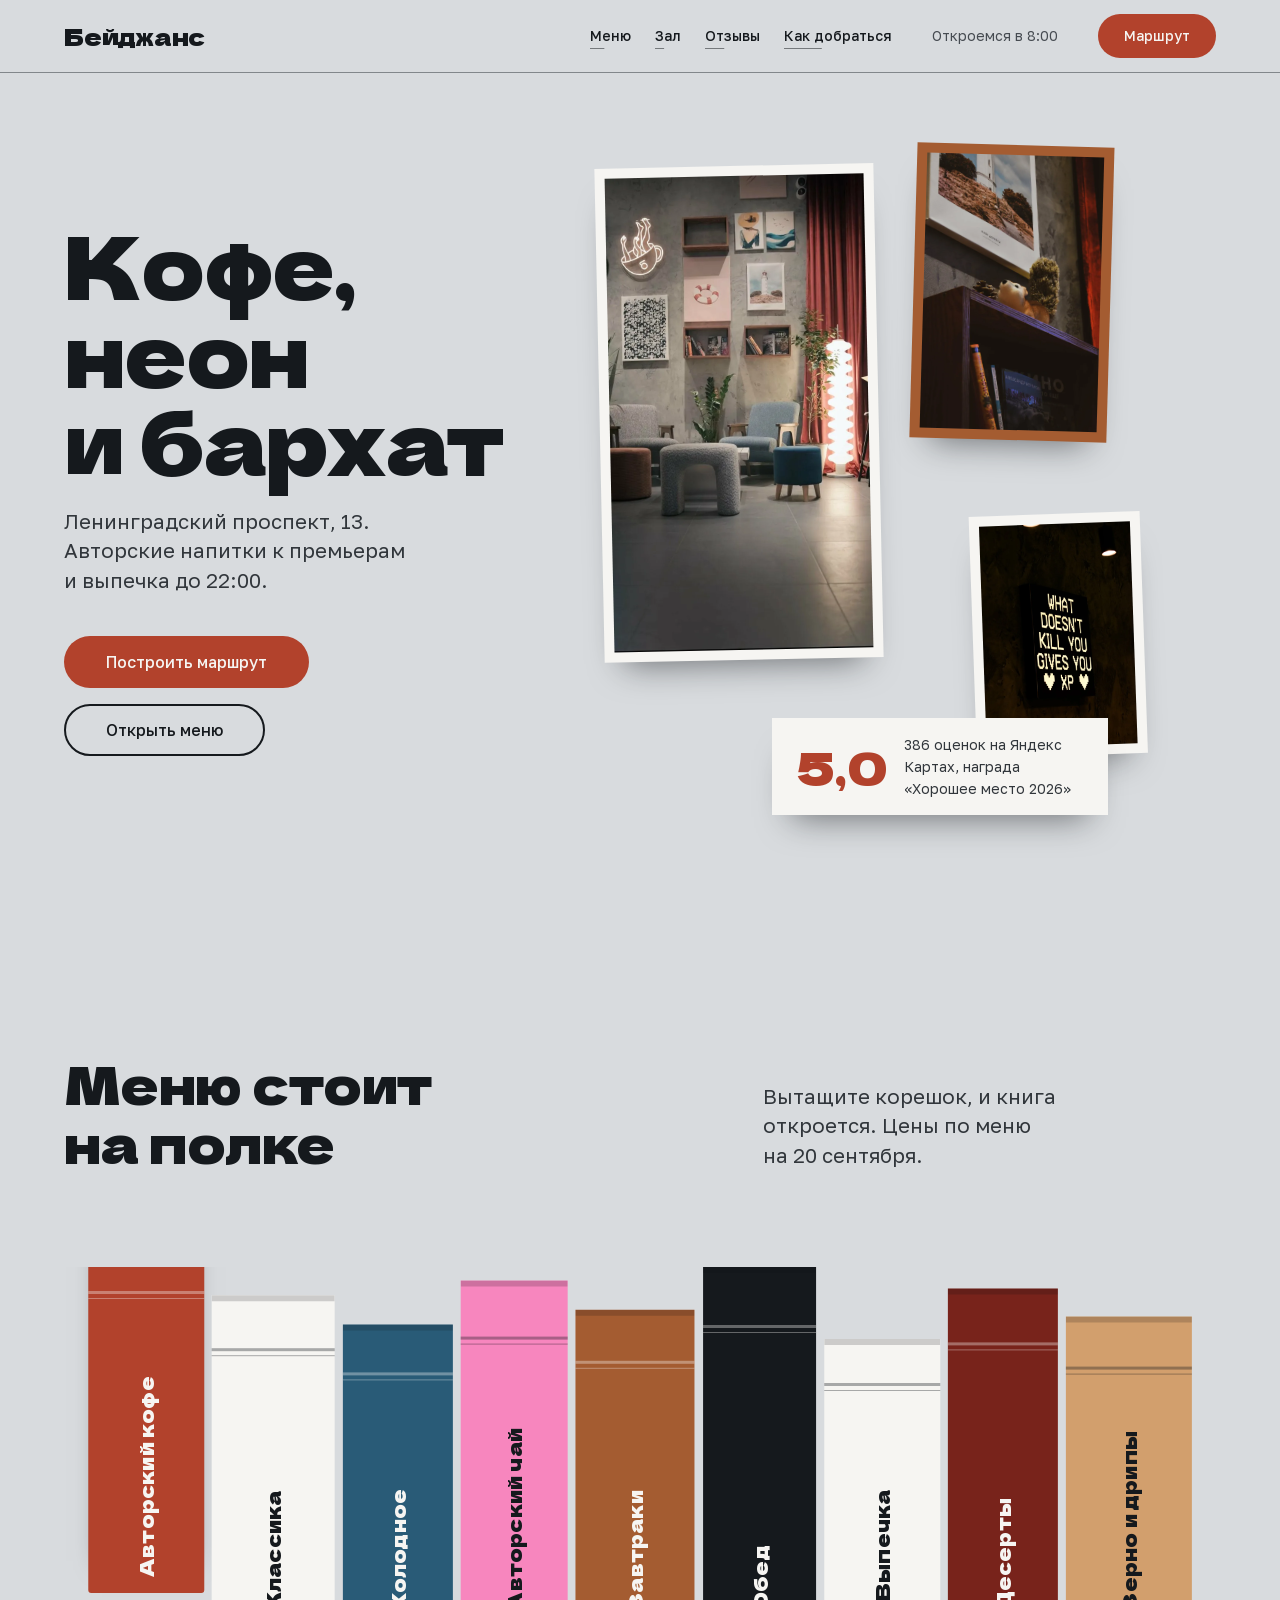
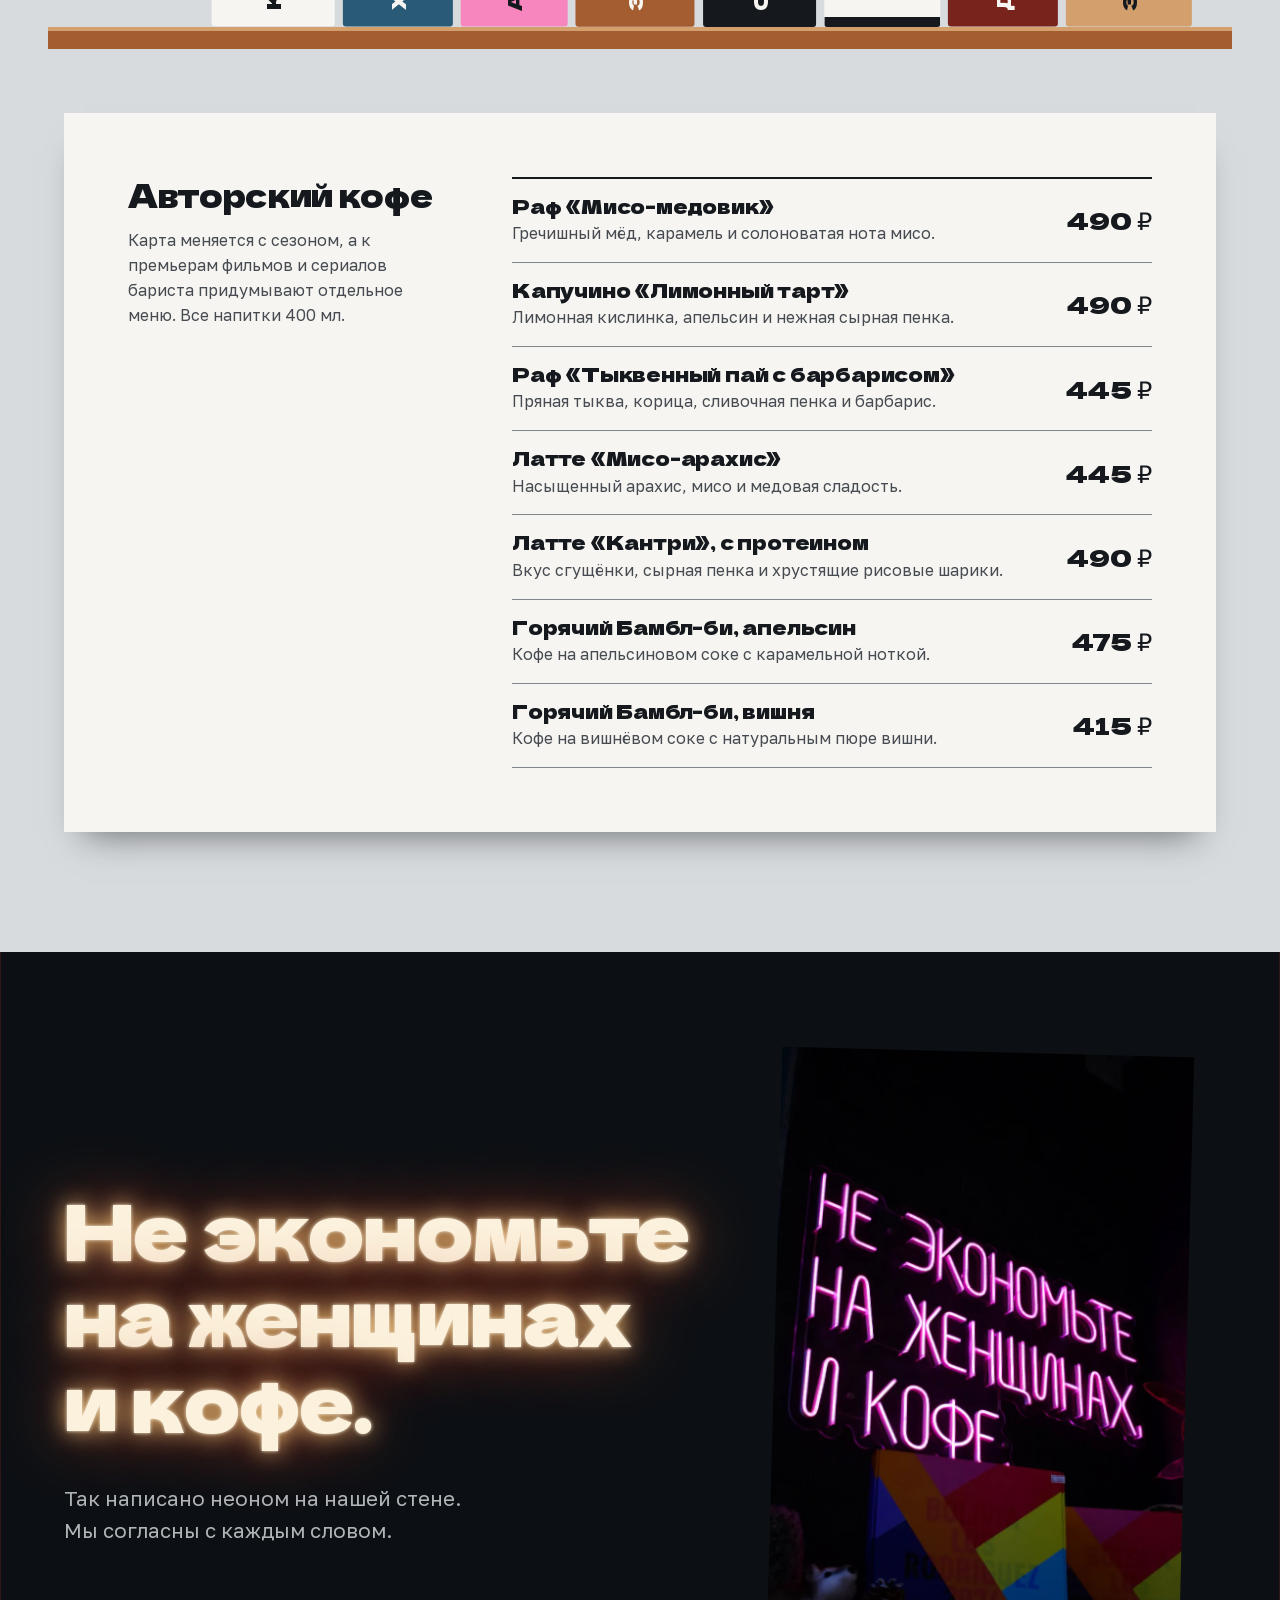
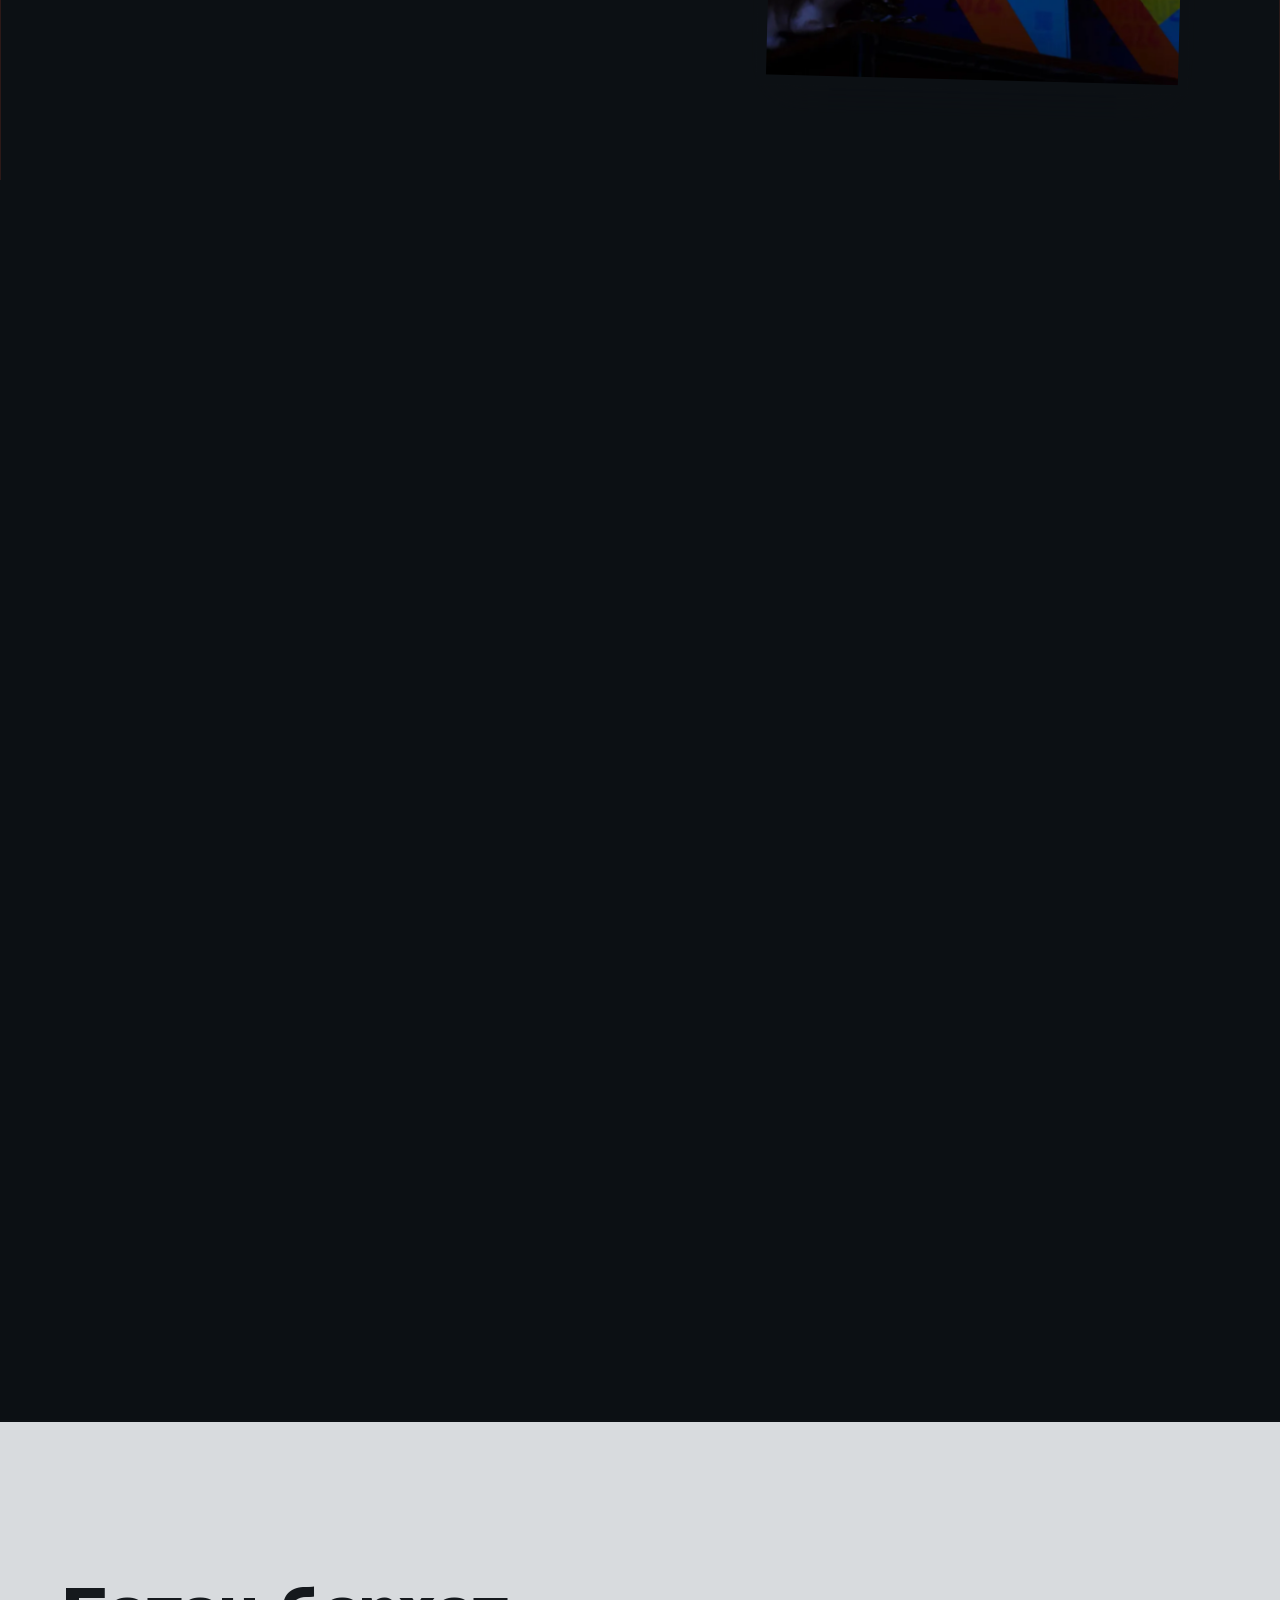
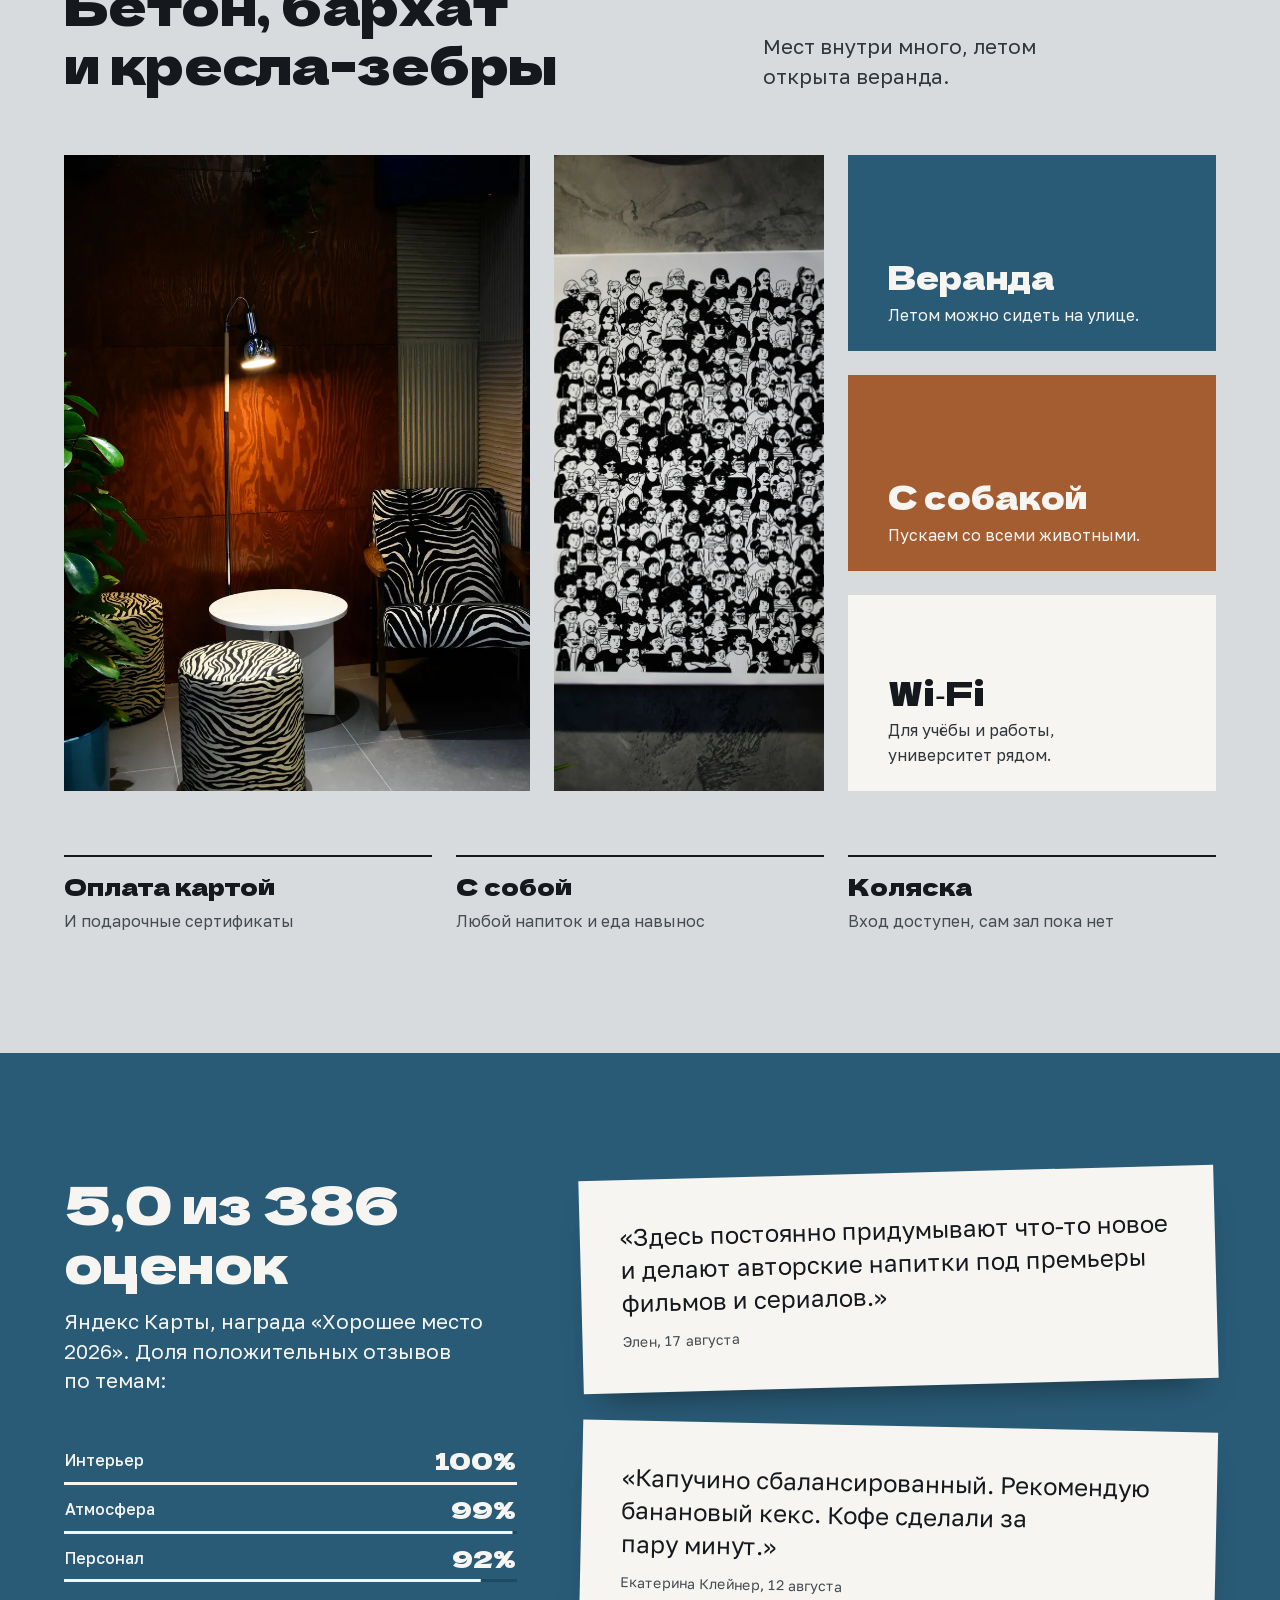
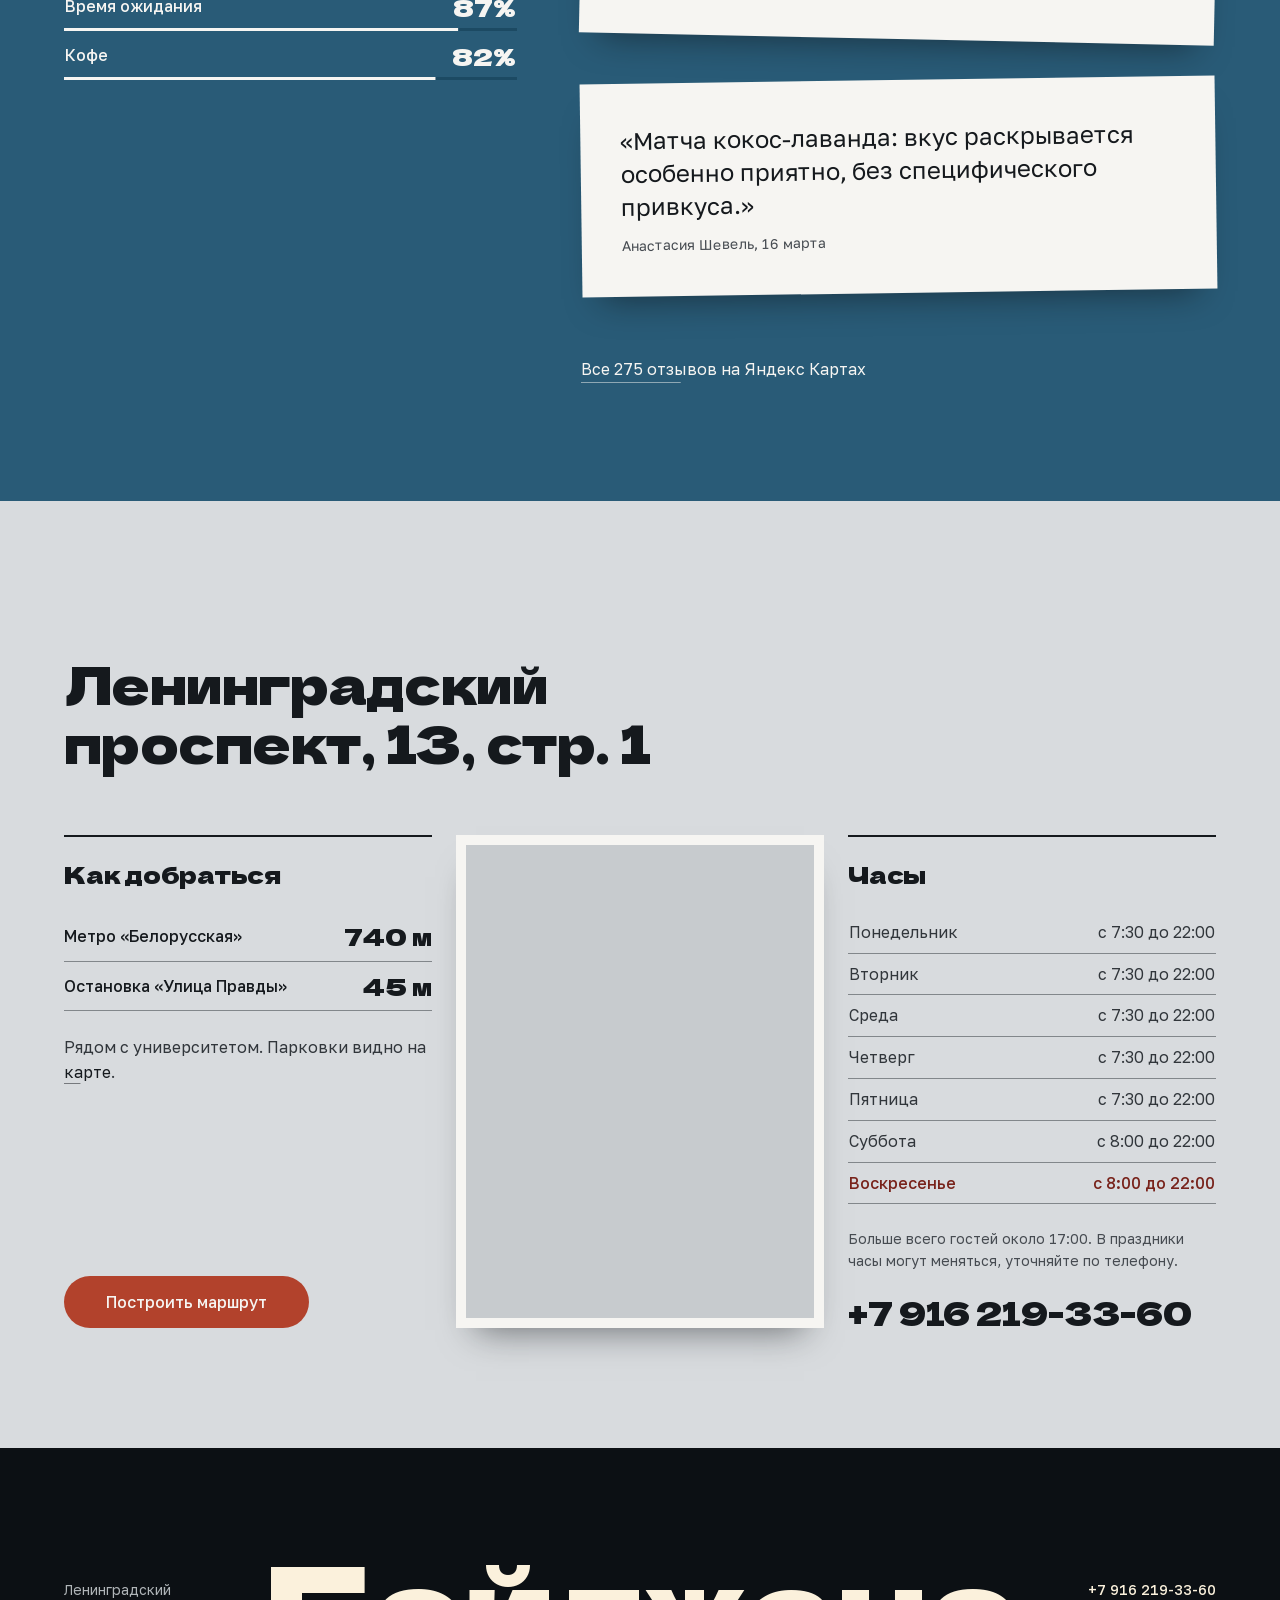
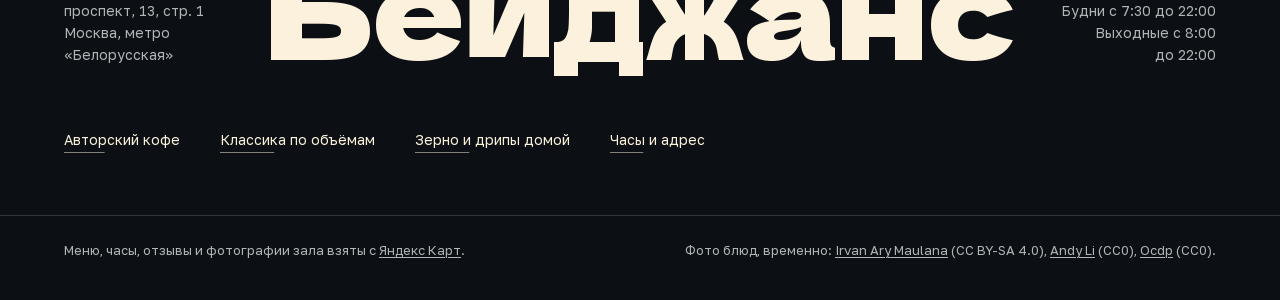
==== commit 59b96bf8: "Redesign around the hall: salon wall hero, bookshelf menu, curtain and neon, 404 page Co-Authored-By" ====
--- a/index.html
+++ b/index.html
@@ -4,16 +4,17 @@
   <meta charset="utf-8">
   <meta name="viewport" content="width=device-width, initial-scale=1">
   <title>Бейджанс, кофейня на Ленинградском проспекте, 13</title>
-  <meta name="description" content="Кофейня у метро «Белорусская»: авторские напитки к премьерам, фильтр каждую неделю, завтраки с 7:30 и выпечка до 22:00.">
-  <meta name="theme-color" content="#2a2622">
+  <meta name="description" content="Кофейня у метро «Белорусская»: бетон, бархат и неон, авторские напитки к премьерам, завтраки с 7:30 и выпечка до 22:00.">
+  <meta name="theme-color" content="#dcdee1">
   <meta property="og:title" content="Бейджанс, кофейня на Ленинградском проспекте, 13">
-  <meta property="og:description" content="Авторские напитки к премьерам, фильтр каждую неделю, завтраки с 7:30 и выпечка до 22:00.">
+  <meta property="og:description" content="Бетон, бархат и неон. Авторские напитки к премьерам, завтраки с 7:30 и выпечка до 22:00.">
   <meta property="og:type" content="website">
   <meta property="og:locale" content="ru_RU">
-  <meta property="og:image" content="https://beydzhans.vercel.app/images/matcha-1280.jpg">
+  <meta property="og:image" content="https://beydzhans.vercel.app/images/og.jpg">
   <link rel="icon" href="favicon.svg" type="image/svg+xml">
-  <link rel="preload" href="fonts/oswald-cyrillic.woff2" as="font" type="font/woff2" crossorigin>
+  <link rel="preload" href="fonts/dela-gothic-one-cyrillic.woff2" as="font" type="font/woff2" crossorigin>
   <link rel="preload" href="fonts/golos-text-cyrillic.woff2" as="font" type="font/woff2" crossorigin>
+  <link rel="preload" href="images/place/wall.webp" as="image" fetchpriority="high">
   <link rel="stylesheet" href="fonts/fonts.css">
   <link rel="stylesheet" href="styles.css">
   <script type="application/ld+json">
@@ -33,235 +34,141 @@
     "aggregateRating": { "@type": "AggregateRating", "ratingValue": "5.0", "ratingCount": "386" }
   }
   </script>
+  <script>document.documentElement.classList.add('js');</script>
 </head>
 <body>
   <a class="skip" href="#main">К содержимому</a>
 
-  <header class="nav" id="top">
+  <header class="nav" id="top" data-nav>
     <div class="container nav__row">
-      <a class="nav__mark" href="#top" aria-label="Бейджанс, наверх">Бейджанс</a>
+      <a class="wordmark nav__mark" href="#top" aria-label="Бейджанс, наверх">Бейджанс</a>
       <nav class="nav__links" aria-label="Разделы">
-        <a href="#signature">Авторское</a>
-        <a href="#day">День</a>
-        <a href="#menu">Меню</a>
-        <a href="#shelf">Полка</a>
-        <a href="#visit">Как добраться</a>
+        <a class="ulink" href="#menu">Меню</a>
+        <a class="ulink" href="#hall">Зал</a>
+        <a class="ulink" href="#reviews">Отзывы</a>
+        <a class="ulink" href="#visit">Как добраться</a>
       </nav>
       <details class="nav__more">
         <summary>Разделы</summary>
         <nav class="nav__drop" aria-label="Разделы, компактно">
-          <a href="#signature">Авторское</a>
-          <a href="#day">День</a>
           <a href="#menu">Меню</a>
-          <a href="#shelf">Полка</a>
+          <a href="#hall">Зал</a>
+          <a href="#reviews">Отзывы</a>
           <a href="#visit">Как добраться</a>
         </nav>
       </details>
       <p class="nav__status" role="status" data-status>Ежедневно до 22:00</p>
-      <a class="nav__action" href="https://yandex.ru/maps/?rtext=~55.781039%2C37.573600&amp;rtt=pd" target="_blank" rel="noopener">Маршрут</a>
+      <a class="btn btn--primary btn--small nav__action" href="https://yandex.ru/maps/?rtext=~55.781039%2C37.573600&amp;rtt=pd" target="_blank" rel="noopener"><span>Маршрут</span></a>
     </div>
   </header>
 
   <main id="main">
-    <!-- Hero: Stage. The drink is the picture; the address is the headline. -->
+    <!-- Hero: the salon wall, hung on load. -->
     <section class="hero" aria-labelledby="hero-title">
       <div class="container hero__grid">
         <div class="hero__text">
-          <h1 id="hero-title" class="hero__title" data-settle>Кофе на Ленинградке, 13</h1>
-          <p class="lead hero__lead" data-settle>Авторские напитки к премьерам, фильтр каждую неделю и выпечка до&nbsp;22:00.</p>
-          <div class="hero__actions" data-settle>
-            <a class="btn btn--primary" href="https://yandex.ru/maps/?rtext=~55.781039%2C37.573600&amp;rtt=pd" target="_blank" rel="noopener">Построить маршрут</a>
-            <a class="btn btn--secondary" href="#menu">Смотреть меню</a>
+          <h1 id="hero-title" class="hero__title"><span class="line" data-rise>Кофе,</span> <span class="line" data-rise>неон</span> <span class="line" data-rise>и&nbsp;бархат</span></h1>
+          <p class="lead hero__lead" data-rise>Ленинградский проспект, 13. Авторские напитки к&nbsp;премьерам и&nbsp;выпечка до&nbsp;22:00.</p>
+          <div class="hero__actions" data-rise>
+            <a class="btn btn--primary" href="https://yandex.ru/maps/?rtext=~55.781039%2C37.573600&amp;rtt=pd" target="_blank" rel="noopener"><span>Построить маршрут</span></a>
+            <a class="btn btn--quiet" href="#menu"><span>Открыть меню</span></a>
           </div>
         </div>
-        <figure class="hero__visual">
-          <div class="photo photo--hero" data-slot="hero" data-alt="Фирменный напиток Бейджанса в стакане с логотипом на бетонной стойке, вечерний свет, розовый неон на фоне">
-            <img src="images/matcha-1280.webp" srcset="images/matcha-1280.webp 1280w, images/matcha-1920.webp 1920w" sizes="(min-width: 60rem) 56vw, 100vw" width="1920" height="1080" alt="Матча латте с латте-артом в чёрной чашке" style="object-position: 46% 50%" fetchpriority="high">
-          </div>
-          <figcaption class="hero__plate">
-            <span class="hero__score num">5,0</span>
+        <div class="salon" role="group" aria-label="Стена зала">
+          <figure class="frame frame--canvas salon__a" style="--i:0; --rest:-1.2deg">
+            <img src="images/place/wall.webp" width="723" height="1280" alt="Стена зала: постеры в рамах, неоновая чашка, кресла, пуфы и терракотовая штора" fetchpriority="high">
+          </figure>
+          <figure class="frame frame--ply salon__b" style="--i:1; --rest:1.6deg">
+            <img src="images/place/bookshelf.webp" width="853" height="1280" alt="Полка из фанеры с книгами, игрушечной белкой и постером маяка" loading="lazy">
+          </figure>
+          <figure class="frame frame--canvas salon__c" style="--i:2; --rest:-2deg">
+            <img src="images/place/xp-sign.webp" width="908" height="1280" alt="Световая табличка What doesn't kill you gives you XP" loading="lazy">
+          </figure>
+          <p class="salon__label" style="--i:3">
+            <span class="salon__score num">5,0</span>
             <span>386 оценок на Яндекс Картах, награда «Хорошее место 2026»</span>
-          </figcaption>
-        </figure>
-      </div>
-    </section>
-
-    <!-- Signature: the author's card, coffee and tea. -->
-    <section class="sig" id="signature" aria-labelledby="sig-title">
-      <div class="container sig__grid">
-        <figure class="sig__visual">
-          <div class="photo photo--tall" data-slot="signature" data-alt="Раф «Мисо-медовик» в прозрачном стакане, сырная пенка, тёмный бетон, сбоку зебровое кресло">
-            <img src="images/coupe-1280.webp" width="1280" height="1265" alt="Кофейный напиток со сливочной пенкой на тёмном фоне" loading="lazy" style="object-position: 50% 45%">
-          </div>
-        </figure>
-        <div class="sig__body">
-          <h2 id="sig-title">Мисо, барбарис, лимонный тарт</h2>
-          <p class="lead sig__lead">Авторская карта меняется вместе с сезоном, а к премьерам фильмов и сериалов бариста придумывают отдельное меню.</p>
-
-          <div class="switch" data-switch>
-            <div class="tabs" role="tablist" aria-label="Авторское меню">
-              <button type="button" class="tab" role="tab" id="sig-t1" aria-controls="sig-p1" aria-selected="true">Кофе</button>
-              <button type="button" class="tab" role="tab" id="sig-t2" aria-controls="sig-p2" aria-selected="false" tabindex="-1">Чай</button>
-            </div>
-            <div class="tabpanel" role="tabpanel" tabindex="0" id="sig-p1" aria-labelledby="sig-t1">
-              <ul class="dishes">
-                <li><h3>Раф «Мисо-медовик»</h3><p>Гречишный мёд, карамель и солоноватая нота мисо.</p><span class="dishes__price num">490&nbsp;₽</span></li>
-                <li><h3>Капучино «Лимонный тарт»</h3><p>Лимонная кислинка, апельсин и нежная сырная пенка.</p><span class="dishes__price num">490&nbsp;₽</span></li>
-                <li><h3>Раф «Тыквенный пай с барбарисом»</h3><p>Пряная тыква, корица, сливочная пенка и барбарис.</p><span class="dishes__price num">445&nbsp;₽</span></li>
-                <li><h3>Латте «Мисо-арахис»</h3><p>Насыщенный арахис, мисо и медовая сладость.</p><span class="dishes__price num">445&nbsp;₽</span></li>
-                <li><h3>Латте «Кантри», с протеином</h3><p>Вкус сгущёнки, сырная пенка и хрустящие рисовые шарики.</p><span class="dishes__price num">490&nbsp;₽</span></li>
-                <li><h3>Горячий Бамбл-би, апельсин</h3><p>Кофе на апельсиновом соке с карамельной ноткой.</p><span class="dishes__price num">475&nbsp;₽</span></li>
-                <li><h3>Горячий Бамбл-би, вишня</h3><p>Кофе на вишнёвом соке с натуральным пюре вишни.</p><span class="dishes__price num">415&nbsp;₽</span></li>
-              </ul>
-            </div>
-            <div class="tabpanel" role="tabpanel" tabindex="0" id="sig-p2" aria-labelledby="sig-t2">
-              <ul class="dishes">
-                <li><h3>Ходзича латте «Медово-ореховый тарт»</h3><p>Ореховые ноты, мёд, карамель и сырная пенка.</p><span class="dishes__price num">490&nbsp;₽</span></li>
-                <li><h3>«Осенний лес»</h3><p>Брусника, яблоко и мёд под яблочной пенкой.</p><span class="dishes__price num">395&nbsp;₽</span></li>
-                <li><h3>«Яблочная шарлотка»</h3><p>Чёрный чай со вкусом печёного яблока и карамели.</p><span class="dishes__price num">395&nbsp;₽</span></li>
-                <li><h3>«Пряный грейпфрут»</h3><p>Грейпфрут, мёд и имбирь.</p><span class="dishes__price num">395&nbsp;₽</span></li>
-                <li><h3>«Малина-тайга»</h3><p>Ягодный чай с оттенком таёжных трав.</p><span class="dishes__price num">395&nbsp;₽</span></li>
-                <li><h3>Облепиховый</h3><p>На облепиховом пюре.</p><span class="dishes__price num">395&nbsp;₽</span></li>
-                <li><h3>Матча латте</h3><p>Японская матча со вспененным молоком, 400 или 600 мл.</p><span class="dishes__price num">395&nbsp;₽</span></li>
-              </ul>
-            </div>
-          </div>
-          <p class="note">Все напитки авторской карты 400 мл. Альтернативное молоко ALPRO: кокосовое, банановое, миндальное или безлактозное.</p>
-        </div>
-      </div>
-    </section>
-
-    <!-- The day: three stages from opening to closing. -->
-    <section class="day" id="day" aria-labelledby="day-title">
-      <div class="container">
-        <h2 id="day-title" class="day__title">Один день на Ленинградке</h2>
-        <ol class="stages" data-reveal>
-          <li class="stage stage--morning">
-            <div class="stage__text">
-              <h3 class="stage__head">Утро с&nbsp;7:30</h3>
-              <p class="stage__line">По выходным открываемся в 8:00. Сырники, каши и блины к первой чашке.</p>
-              <ul class="rows">
-                <li><span>Ванильные сырники, сметана и малина</span><span class="rows__meta num">175 г</span><span class="num">325&nbsp;₽</span></li>
-                <li><span>Творожная запеканка со сметаной и малиной</span><span class="rows__meta num">230 г</span><span class="num">325&nbsp;₽</span></li>
-                <li><span>Омлет с ветчиной и сыром</span><span class="rows__meta num">200 г</span><span class="num">350&nbsp;₽</span></li>
-                <li><span>Рисовая каша на кокосовом молоке</span><span class="rows__meta num">285 г</span><span class="num">289&nbsp;₽</span></li>
-                <li><span>Овсяная каша на молоке</span><span class="rows__meta num">285 г</span><span class="num">240&nbsp;₽</span></li>
-                <li><span>Блины с творогом и бананом</span><span class="rows__meta num">215 г</span><span class="num">415&nbsp;₽</span></li>
-                <li><span>Блины с мясом</span><span class="rows__meta num">210 г</span><span class="num">460&nbsp;₽</span></li>
-                <li><span>Брекфаст ролл с омлетом, ветчиной и двумя сырами</span><span class="rows__meta num">185 г</span><span class="num">385&nbsp;₽</span></li>
-              </ul>
-            </div>
-            <figure class="stage__visual">
-              <div class="photo photo--square" data-slot="morning" data-alt="Ванильные сырники со сметаной и малиной и капучино на деревянном столе, утренний свет из окна">
-                <img src="images/croissant-1280.webp" width="1280" height="964" alt="Миндальный круассан в сахарной пудре" loading="lazy" style="object-position: 50% 55%">
-              </div>
-              <figcaption class="caption">Круассан миндальный, 150 г, 335 ₽</figcaption>
-            </figure>
-          </li>
-
-          <li class="stage stage--noon">
-            <div class="stage__intro">
-              <h3 class="stage__head">Обед</h3>
-              <p class="stage__line">Горячее, сэндвичи на бриоши и салаты, всё можно забрать с собой.</p>
-            </div>
-            <div class="table-wrap">
-              <table class="menu-table">
-                <caption class="visually-hidden">Обед: горячее, сэндвичи и салаты</caption>
-                <thead><tr><th scope="col">Блюдо</th><th scope="col" class="num">Вес</th><th scope="col" class="num">Цена</th></tr></thead>
-                <tbody>
-                  <tr><th scope="row">Шницель с пюре из батата</th><td class="num">260 г</td><td class="num">495&nbsp;₽</td></tr>
-                  <tr><th scope="row">Бифштекс с брусничным соусом и картофельным пюре</th><td class="num">270 г</td><td class="num">495&nbsp;₽</td></tr>
-                  <tr><th scope="row">Шашлык из бедра с печёным картофелем</th><td class="num">270 г</td><td class="num">495&nbsp;₽</td></tr>
-                  <tr><th scope="row">Лапша пад тай с креветками</th><td class="num">290 г</td><td class="num">525&nbsp;₽</td></tr>
-                  <tr><th scope="row">Суп куриный</th><td class="num">270 г</td><td class="num">300&nbsp;₽</td></tr>
-                  <tr><th scope="row">Поке с лососем, эдамаме и редисом</th><td class="num">345 г</td><td class="num">525&nbsp;₽</td></tr>
-                  <tr><th scope="row">Салат «Цезарь»</th><td class="num">250 г</td><td class="num">495&nbsp;₽</td></tr>
-                  <tr><th scope="row">Бриошь «Крок-месье»</th><td class="num">240 г</td><td class="num">495&nbsp;₽</td></tr>
-                  <tr><th scope="row">Бриошь «Месье-пеперони»</th><td class="num">235 г</td><td class="num">495&nbsp;₽</td></tr>
-                  <tr><th scope="row">Гриль-чиз «Цезарь»</th><td class="num">190 г</td><td class="num">450&nbsp;₽</td></tr>
-                  <tr><th scope="row">Гриль-чиз с тунцом и луком конфи</th><td class="num">180 г</td><td class="num">450&nbsp;₽</td></tr>
-                </tbody>
-              </table>
-            </div>
-          </li>
-
-          <li class="stage stage--evening">
-            <div class="stage__split">
-              <div class="stage__intro">
-                <h3 class="stage__head">После 17:00</h3>
-                <p class="stage__line">Вечером на выпечку скидка, а витрина такая же свежая.</p>
-              </div>
-              <figure class="stage__visual stage__visual--wide">
-                <div class="photo photo--wide" data-slot="evening" data-alt="Вишнёвый пирог и чизкейк «Нью-Йорк» на витрине вечером, тёплый свет ламп, бетонная стена">
-                  <img src="images/castella-1280.webp" width="1280" height="850" alt="Кусочки бисквита и стакан чая на тёмном столе" loading="lazy" style="object-position: 50% 50%">
-                </div>
-              </figure>
-            </div>
-            <ul class="rail" tabindex="0" aria-label="Десерты и выпечка">
-              <li><h4>Вишнёвый пирог</h4><p>Песочное тесто на сметане, франжипан, цельная вишня.</p><p class="rail__price num">425&nbsp;₽ <span>165 г</span></p></li>
-              <li><h4>Торт карамельно-ореховый</h4><p>Сливочный крем, карамель, орех.</p><p class="rail__price num">425&nbsp;₽ <span>150 г</span></p></li>
-              <li><h4>Чизкейк «Нью-Йорк»</h4><p>Классический, на творожном сыре.</p><p class="rail__price num">395&nbsp;₽ <span>125 г</span></p></li>
-              <li><h4>Чизкейк «Брауни с карамелью»</h4><p>С кусочками брауни и шоколадом.</p><p class="rail__price num">395&nbsp;₽ <span>150 г</span></p></li>
-              <li><h4>Торт «Рикотта-груша»</h4><p>Мусс из рикотты и груша между бисквитами.</p><p class="rail__price num">395&nbsp;₽ <span>125 г</span></p></li>
-              <li><h4>Фермерский пирог с грушей</h4><p>Крем на творожном сыре и лепестки миндаля.</p><p class="rail__price num">395&nbsp;₽ <span>133 г</span></p></li>
-              <li><h4>Торт «Молочная девочка»</h4><p>Тонкие коржи и воздушный сливочный крем.</p><p class="rail__price num">345&nbsp;₽ <span>155 г</span></p></li>
-              <li><h4>Пудинг банановый с печеньем</h4><p>Кремовый, со сливочной текстурой.</p><p class="rail__price num">350&nbsp;₽ <span>150 г</span></p></li>
-              <li><h4>Парфе манго-маракуйя</h4><p>С хрустящими мюсли.</p><p class="rail__price num">350&nbsp;₽ <span>280 г</span></p></li>
-              <li><h4>Куб апельсиновый</h4><p>Сливочный кекс с апельсином.</p><p class="rail__price num">275&nbsp;₽ <span>80 г</span></p></li>
-              <li><h4>Печенье мисо и белый шоколад</h4><p>С арахисовой пастой.</p><p class="rail__price num">225&nbsp;₽ <span>65 г</span></p></li>
-              <li><h4>Круассан классический</h4><p>На сливочном масле.</p><p class="rail__price num">245&nbsp;₽ <span>80 г</span></p></li>
-              <li><h4>Круассаны с начинкой</h4><p>Арахис 335, миндаль 335, нутелла 355, смородина, мак или сыр 365.</p><p class="rail__price num">от 335&nbsp;₽</p></li>
-              <li><h4>Кекс банановый</h4><p>С грецким орехом.</p><p class="rail__price num">225&nbsp;₽ <span>100 г</span></p></li>
-              <li><h4>Кекс лимонный с меренгой</h4><p>Итальянская меренга сверху.</p><p class="rail__price num">225&nbsp;₽ <span>100 г</span></p></li>
-              <li><h4>Трубочка со сгущёнкой</h4><p>Хрустящая, с варёной сгущёнкой.</p><p class="rail__price num">245&nbsp;₽ <span>100 г</span></p></li>
-              <li><h4>Кейк-попс</h4><p>Бисквит в кокосовой стружке.</p><p class="rail__price num">220&nbsp;₽ <span>50 г</span></p></li>
-            </ul>
-          </li>
-        </ol>
-      </div>
-    </section>
-
-    <!-- The classic menu on a cast (light concrete) pour, by size. -->
+          </p>
+        </div>
+      </div>
+    </section>
+
+    <!-- The menu as the plywood bookshelf from the hall: pull a spine to open it. -->
     <section class="menu" id="menu" aria-labelledby="menu-title">
       <div class="container">
         <div class="menu__head">
-          <h2 id="menu-title">Классика в трёх объёмах</h2>
-          <fieldset class="seg" data-size hidden>
-            <legend class="visually-hidden">Объём напитка</legend>
-            <input type="radio" name="size" id="size-200" value="0"><label for="size-200">200 мл</label>
-            <input type="radio" name="size" id="size-400" value="1" checked><label for="size-400">400 мл</label>
-            <input type="radio" name="size" id="size-600" value="2"><label for="size-600">600 мл</label>
-          </fieldset>
-        </div>
-        <div class="menu__grid">
-          <table class="sized" data-sized>
-            <caption class="visually-hidden">Кофе, чай и какао по объёму</caption>
-            <thead><tr><th scope="col">Напиток</th><th scope="col" class="num">200 мл</th><th scope="col" class="num">400 мл</th><th scope="col" class="num">600 мл</th></tr></thead>
-            <tbody>
-              <tr class="sized__group"><th scope="rowgroup" colspan="4">Кофе</th></tr>
-              <tr><th scope="row">Капучино</th><td class="num">235</td><td class="num">335</td><td class="num">445</td></tr>
-              <tr><th scope="row">Латте</th><td class="num">235</td><td class="num">335</td><td class="num">445</td></tr>
-              <tr><th scope="row">Американо</th><td class="num">235</td><td class="num">335</td><td class="num">445</td></tr>
-              <tr><th scope="row">Раф</th><td class="num">255</td><td class="num">355</td><td class="num">465</td></tr>
-              <tr><th scope="row">Флэт уайт</th><td class="num">295</td><td class="num">425</td><td class="num"></td></tr>
-              <tr><th scope="row">Фильтр, новый каждую неделю</th><td class="num">235</td><td class="num">335</td><td class="num">445</td></tr>
-              <tr class="sized__group"><th scope="rowgroup" colspan="4">Холодный кофе и матча</th></tr>
-              <tr><th scope="row">Капучино, латте или чёрный айс</th><td class="num"></td><td class="num">335</td><td class="num">445</td></tr>
-              <tr><th scope="row">Раф айс</th><td class="num"></td><td class="num">355</td><td class="num">465</td></tr>
-              <tr><th scope="row">Матча айс</th><td class="num"></td><td class="num">395</td><td class="num">495</td></tr>
-              <tr><th scope="row">Матча латте</th><td class="num"></td><td class="num">395</td><td class="num">495</td></tr>
-              <tr class="sized__group"><th scope="rowgroup" colspan="4">Чай, какао, шоколад</th></tr>
-              <tr><th scope="row">Ассам, Эрл Грей, Сенча Ганпаудер, жасминовые спирали, каркаде, гречишный</th><td class="num">215</td><td class="num">295</td><td class="num">395</td></tr>
-              <tr><th scope="row">Какао</th><td class="num">235</td><td class="num">335</td><td class="num">445</td></tr>
-              <tr><th scope="row">Горячий шоколад или кайенский</th><td class="num">345</td><td class="num">495</td><td class="num">625</td></tr>
-              <tr><th scope="row">Свежевыжатый сок: апельсин, грейпфрут или микс</th><td class="num">295</td><td class="num">515</td><td class="num">655</td></tr>
-              <tr><th scope="row">Альтернативное молоко, к любому напитку</th><td class="num">+65</td><td class="num">+95</td><td class="num">+130</td></tr>
-            </tbody>
-          </table>
-
-          <div class="fixed">
-            <h3 class="fixed__title">Один размер</h3>
-            <ul class="rows rows--cast">
+          <h2 id="menu-title">Меню стоит на&nbsp;полке</h2>
+          <p class="lead">Вытащите корешок, и&nbsp;книга откроется. Цены по&nbsp;меню на&nbsp;20&nbsp;сентября.</p>
+        </div>
+
+        <div class="shelf" role="tablist" aria-label="Разделы меню" data-shelf>
+          <button type="button" class="spine spine--curtain" role="tab" id="t-signature" aria-controls="signature" aria-selected="true" style="--h:100%; --w:4.2rem">Авторский кофе</button>
+          <button type="button" class="spine spine--canvas" role="tab" id="t-classic" aria-controls="classic" aria-selected="false" tabindex="-1" style="--h:92%; --w:4.6rem">Классика</button>
+          <button type="button" class="spine spine--pouf" role="tab" id="t-cold" aria-controls="cold" aria-selected="false" tabindex="-1" style="--h:84%; --w:3.8rem">Холодное</button>
+          <button type="button" class="spine spine--pink" role="tab" id="t-tea" aria-controls="tea" aria-selected="false" tabindex="-1" style="--h:96%; --w:3.6rem">Авторский чай</button>
+          <button type="button" class="spine spine--ply" role="tab" id="t-breakfast" aria-controls="breakfast" aria-selected="false" tabindex="-1" style="--h:88%; --w:4.4rem">Завтраки</button>
+          <button type="button" class="spine spine--graphite" role="tab" id="t-lunch" aria-controls="lunch" aria-selected="false" tabindex="-1" style="--h:100%; --w:4rem">Обед</button>
+          <button type="button" class="spine spine--zebra" role="tab" id="t-bakery" aria-controls="bakery" aria-selected="false" tabindex="-1" style="--h:80%; --w:4.2rem">Выпечка</button>
+          <button type="button" class="spine spine--curtain-dark" role="tab" id="t-dessert" aria-controls="dessert" aria-selected="false" tabindex="-1" style="--h:94%; --w:3.8rem">Десерты</button>
+          <button type="button" class="spine spine--ply-light" role="tab" id="t-shelf" aria-controls="shelf" aria-selected="false" tabindex="-1" style="--h:86%; --w:4.8rem">Зерно и дрипы</button>
+        </div>
+        <div class="plank" aria-hidden="true"></div>
+
+        <div class="book" data-book>
+          <section class="page" role="tabpanel" id="signature" aria-labelledby="t-signature" tabindex="0">
+            <div class="page__side">
+              <h3 class="page__title">Авторский кофе</h3>
+              <p>Карта меняется с сезоном, а к премьерам фильмов и сериалов бариста придумывают отдельное меню. Все напитки 400 мл.</p>
+            </div>
+            <ul class="dishes">
+              <li><h4>Раф «Мисо-медовик»</h4><p>Гречишный мёд, карамель и солоноватая нота мисо.</p><span class="price num">490&nbsp;₽</span></li>
+              <li><h4>Капучино «Лимонный тарт»</h4><p>Лимонная кислинка, апельсин и нежная сырная пенка.</p><span class="price num">490&nbsp;₽</span></li>
+              <li><h4>Раф «Тыквенный пай с барбарисом»</h4><p>Пряная тыква, корица, сливочная пенка и барбарис.</p><span class="price num">445&nbsp;₽</span></li>
+              <li><h4>Латте «Мисо-арахис»</h4><p>Насыщенный арахис, мисо и медовая сладость.</p><span class="price num">445&nbsp;₽</span></li>
+              <li><h4>Латте «Кантри», с протеином</h4><p>Вкус сгущёнки, сырная пенка и хрустящие рисовые шарики.</p><span class="price num">490&nbsp;₽</span></li>
+              <li><h4>Горячий Бамбл-би, апельсин</h4><p>Кофе на апельсиновом соке с карамельной ноткой.</p><span class="price num">475&nbsp;₽</span></li>
+              <li><h4>Горячий Бамбл-би, вишня</h4><p>Кофе на вишнёвом соке с натуральным пюре вишни.</p><span class="price num">415&nbsp;₽</span></li>
+            </ul>
+          </section>
+
+          <section class="page" role="tabpanel" id="classic" aria-labelledby="t-classic" tabindex="0">
+            <div class="page__side">
+              <h3 class="page__title">Классика в&nbsp;трёх объёмах</h3>
+              <p>Фильтр меняется каждую неделю. Альтернативное молоко ALPRO: кокосовое, банановое, миндальное или безлактозное.</p>
+              <fieldset class="seg" data-size hidden>
+                <legend class="visually-hidden">Объём напитка</legend>
+                <input type="radio" name="size" id="size-200" value="0"><label for="size-200">200 мл</label>
+                <input type="radio" name="size" id="size-400" value="1" checked><label for="size-400">400 мл</label>
+                <input type="radio" name="size" id="size-600" value="2"><label for="size-600">600 мл</label>
+              </fieldset>
+            </div>
+            <table class="sized" data-sized>
+              <caption class="visually-hidden">Кофе, чай и какао по объёму</caption>
+              <thead><tr><th scope="col">Напиток</th><th scope="col" class="num">200 мл</th><th scope="col" class="num">400 мл</th><th scope="col" class="num">600 мл</th></tr></thead>
+              <tbody>
+                <tr><th scope="row">Капучино</th><td class="num">235</td><td class="num">335</td><td class="num">445</td></tr>
+                <tr><th scope="row">Латте</th><td class="num">235</td><td class="num">335</td><td class="num">445</td></tr>
+                <tr><th scope="row">Американо</th><td class="num">235</td><td class="num">335</td><td class="num">445</td></tr>
+                <tr><th scope="row">Раф</th><td class="num">255</td><td class="num">355</td><td class="num">465</td></tr>
+                <tr><th scope="row">Флэт уайт</th><td class="num">295</td><td class="num">425</td><td class="num"></td></tr>
+                <tr><th scope="row">Фильтр</th><td class="num">235</td><td class="num">335</td><td class="num">445</td></tr>
+                <tr><th scope="row">Капучино, латте или чёрный айс</th><td class="num"></td><td class="num">335</td><td class="num">445</td></tr>
+                <tr><th scope="row">Раф айс</th><td class="num"></td><td class="num">355</td><td class="num">465</td></tr>
+                <tr><th scope="row">Матча латте или матча айс</th><td class="num"></td><td class="num">395</td><td class="num">495</td></tr>
+                <tr><th scope="row">Ассам, Эрл Грей, Сенча Ганпаудер, жасминовые спирали, каркаде, гречишный</th><td class="num">215</td><td class="num">295</td><td class="num">395</td></tr>
+                <tr><th scope="row">Какао</th><td class="num">235</td><td class="num">335</td><td class="num">445</td></tr>
+                <tr><th scope="row">Горячий шоколад или кайенский</th><td class="num">345</td><td class="num">495</td><td class="num">625</td></tr>
+                <tr><th scope="row">Свежевыжатый сок: апельсин, грейпфрут или микс</th><td class="num">295</td><td class="num">515</td><td class="num">655</td></tr>
+                <tr><th scope="row">Альтернативное молоко</th><td class="num">+65</td><td class="num">+95</td><td class="num">+130</td></tr>
+              </tbody>
+            </table>
+          </section>
+
+          <section class="page" role="tabpanel" id="cold" aria-labelledby="t-cold" tabindex="0">
+            <div class="page__side">
+              <h3 class="page__title">Холодное и&nbsp;особое</h3>
+              <p>Один объём. Бамбл-би варят на соке, а воронку на вишнёвом соке.</p>
+            </div>
+            <ul class="rows">
               <li><span>Эспрессо</span><span class="rows__meta num">36 г</span><span class="num">215&nbsp;₽</span></li>
               <li><span>Вишнёвая воронка, кофе на вишнёвом соке</span><span class="rows__meta num">200 мл</span><span class="num">305&nbsp;₽</span></li>
               <li><span>Мокко</span><span class="rows__meta num">400 мл</span><span class="num">455&nbsp;₽</span></li>
@@ -274,22 +181,167 @@
               <li><span>Смузи манго-маракуйя</span><span class="rows__meta num">400 мл</span><span class="num">445&nbsp;₽</span></li>
               <li><span>Лимонад цитрусовый</span><span class="rows__meta num">400 мл</span><span class="num">395&nbsp;₽</span></li>
             </ul>
+          </section>
+
+          <section class="page" role="tabpanel" id="tea" aria-labelledby="t-tea" tabindex="0">
+            <div class="page__side">
+              <h3 class="page__title">Авторский чай</h3>
+              <p>400 мл, под фруктовыми и сырными пенками.</p>
+              <figure class="page__photo" data-slot="tea" data-alt="Матча латте или чай «Осенний лес» в стакане Бейджанса на бетонной стойке">
+                <img src="images/matcha-1280.webp" width="1280" height="720" alt="Матча латте с латте-артом в чёрной чашке" loading="lazy">
+              </figure>
+            </div>
+            <ul class="dishes">
+              <li><h4>Ходзича латте «Медово-ореховый тарт»</h4><p>Ореховые ноты, мёд, карамель и сырная пенка.</p><span class="price num">490&nbsp;₽</span></li>
+              <li><h4>«Осенний лес»</h4><p>Брусника, яблоко и мёд под яблочной пенкой.</p><span class="price num">395&nbsp;₽</span></li>
+              <li><h4>«Яблочная шарлотка»</h4><p>Чёрный чай со вкусом печёного яблока и карамели.</p><span class="price num">395&nbsp;₽</span></li>
+              <li><h4>«Пряный грейпфрут»</h4><p>Грейпфрут, мёд и имбирь.</p><span class="price num">395&nbsp;₽</span></li>
+              <li><h4>«Малина-тайга»</h4><p>Ягодный чай с оттенком таёжных трав.</p><span class="price num">395&nbsp;₽</span></li>
+              <li><h4>Облепиховый</h4><p>На облепиховом пюре.</p><span class="price num">395&nbsp;₽</span></li>
+            </ul>
+          </section>
+
+          <section class="page" role="tabpanel" id="breakfast" aria-labelledby="t-breakfast" tabindex="0">
+            <div class="page__side">
+              <h3 class="page__title">Завтраки с&nbsp;7:30</h3>
+              <p>По выходным открываемся в 8:00.</p>
+            </div>
+            <ul class="rows">
+              <li><span>Ванильные сырники, сметана и малина</span><span class="rows__meta num">175 г</span><span class="num">325&nbsp;₽</span></li>
+              <li><span>Творожная запеканка со сметаной и малиной</span><span class="rows__meta num">230 г</span><span class="num">325&nbsp;₽</span></li>
+              <li><span>Омлет с ветчиной и сыром</span><span class="rows__meta num">200 г</span><span class="num">350&nbsp;₽</span></li>
+              <li><span>Рисовая каша на кокосовом молоке</span><span class="rows__meta num">285 г</span><span class="num">289&nbsp;₽</span></li>
+              <li><span>Овсяная каша на молоке</span><span class="rows__meta num">285 г</span><span class="num">240&nbsp;₽</span></li>
+              <li><span>Блины с творогом и бананом</span><span class="rows__meta num">215 г</span><span class="num">415&nbsp;₽</span></li>
+              <li><span>Блины с мясом</span><span class="rows__meta num">210 г</span><span class="num">460&nbsp;₽</span></li>
+              <li><span>Брекфаст ролл с омлетом, ветчиной и двумя сырами</span><span class="rows__meta num">185 г</span><span class="num">385&nbsp;₽</span></li>
+            </ul>
+          </section>
+
+          <section class="page" role="tabpanel" id="lunch" aria-labelledby="t-lunch" tabindex="0">
+            <div class="page__side">
+              <h3 class="page__title">Обед</h3>
+              <p>Горячее, сэндвичи на бриоши и салаты. Всё можно забрать с собой.</p>
+            </div>
+            <ul class="rows">
+              <li><span>Шницель с пюре из батата</span><span class="rows__meta num">260 г</span><span class="num">495&nbsp;₽</span></li>
+              <li><span>Бифштекс с брусничным соусом и картофельным пюре</span><span class="rows__meta num">270 г</span><span class="num">495&nbsp;₽</span></li>
+              <li><span>Шашлык из бедра с печёным картофелем</span><span class="rows__meta num">270 г</span><span class="num">495&nbsp;₽</span></li>
+              <li><span>Лапша пад тай с креветками</span><span class="rows__meta num">290 г</span><span class="num">525&nbsp;₽</span></li>
+              <li><span>Суп куриный</span><span class="rows__meta num">270 г</span><span class="num">300&nbsp;₽</span></li>
+              <li><span>Поке с лососем, эдамаме и редисом</span><span class="rows__meta num">345 г</span><span class="num">525&nbsp;₽</span></li>
+              <li><span>Салат «Цезарь»</span><span class="rows__meta num">250 г</span><span class="num">495&nbsp;₽</span></li>
+              <li><span>Бриошь «Крок-месье»</span><span class="rows__meta num">240 г</span><span class="num">495&nbsp;₽</span></li>
+              <li><span>Бриошь «Месье-пеперони»</span><span class="rows__meta num">235 г</span><span class="num">495&nbsp;₽</span></li>
+              <li><span>Гриль-чиз «Цезарь»</span><span class="rows__meta num">190 г</span><span class="num">450&nbsp;₽</span></li>
+              <li><span>Гриль-чиз с тунцом и луком конфи</span><span class="rows__meta num">180 г</span><span class="num">450&nbsp;₽</span></li>
+            </ul>
+          </section>
+
+          <section class="page" role="tabpanel" id="bakery" aria-labelledby="t-bakery" tabindex="0">
+            <div class="page__side">
+              <h3 class="page__title">Выпечка</h3>
+              <p>После 17:00 на выпечку скидка, а витрина такая же свежая.</p>
+              <figure class="page__photo" data-slot="bakery" data-alt="Круассаны и банановый кекс на витрине Бейджанса">
+                <img src="images/croissant-1280.webp" width="1280" height="964" alt="Миндальный круассан в сахарной пудре" loading="lazy">
+              </figure>
+            </div>
+            <ul class="rows">
+              <li><span>Круассан классический</span><span class="rows__meta num">80 г</span><span class="num">245&nbsp;₽</span></li>
+              <li><span>Круассан с арахисом</span><span class="rows__meta num">115 г</span><span class="num">335&nbsp;₽</span></li>
+              <li><span>Круассан миндальный</span><span class="rows__meta num">150 г</span><span class="num">335&nbsp;₽</span></li>
+              <li><span>Круассан с нутеллой</span><span class="rows__meta num">100 г</span><span class="num">355&nbsp;₽</span></li>
+              <li><span>Круассан с чёрной смородиной</span><span class="rows__meta num">100 г</span><span class="num">365&nbsp;₽</span></li>
+              <li><span>Круассан с маком</span><span class="rows__meta num">120 г</span><span class="num">365&nbsp;₽</span></li>
+              <li><span>Круассан с сыром</span><span class="rows__meta num">90 г</span><span class="num">365&nbsp;₽</span></li>
+              <li><span>Кекс банановый с грецким орехом</span><span class="rows__meta num">100 г</span><span class="num">225&nbsp;₽</span></li>
+              <li><span>Кекс лимонный с меренгой</span><span class="rows__meta num">100 г</span><span class="num">225&nbsp;₽</span></li>
+              <li><span>Трубочка со сгущёнкой</span><span class="rows__meta num">100 г</span><span class="num">245&nbsp;₽</span></li>
+              <li><span>Кейк-попс в кокосовой стружке</span><span class="rows__meta num">50 г</span><span class="num">220&nbsp;₽</span></li>
+            </ul>
+          </section>
+
+          <section class="page" role="tabpanel" id="dessert" aria-labelledby="t-dessert" tabindex="0">
+            <div class="page__side">
+              <h3 class="page__title">Десерты</h3>
+              <p>Гости в отзывах отдельно хвалят карамельно-яблочный пирог и банановый тортик.</p>
+              <figure class="page__photo" data-slot="dessert" data-alt="Вишнёвый пирог и чизкейк «Нью-Йорк» на тарелке, вечерний свет, бетонная стена">
+                <img src="images/castella-1280.webp" width="1280" height="850" alt="Кусочки бисквита и стакан чая на тёмном столе" loading="lazy">
+              </figure>
+            </div>
+            <ul class="rows">
+              <li><span>Вишнёвый пирог с франжипаном</span><span class="rows__meta num">165 г</span><span class="num">425&nbsp;₽</span></li>
+              <li><span>Торт карамельно-ореховый</span><span class="rows__meta num">150 г</span><span class="num">425&nbsp;₽</span></li>
+              <li><span>Чизкейк «Нью-Йорк»</span><span class="rows__meta num">125 г</span><span class="num">395&nbsp;₽</span></li>
+              <li><span>Чизкейк «Брауни с карамелью»</span><span class="rows__meta num">150 г</span><span class="num">395&nbsp;₽</span></li>
+              <li><span>Торт «Рикотта-груша»</span><span class="rows__meta num">125 г</span><span class="num">395&nbsp;₽</span></li>
+              <li><span>Фермерский пирог с грушей</span><span class="rows__meta num">133 г</span><span class="num">395&nbsp;₽</span></li>
+              <li><span>Торт «Молочная девочка»</span><span class="rows__meta num">155 г</span><span class="num">345&nbsp;₽</span></li>
+              <li><span>Пудинг банановый с печеньем</span><span class="rows__meta num">150 г</span><span class="num">350&nbsp;₽</span></li>
+              <li><span>Парфе манго-маракуйя с мюсли</span><span class="rows__meta num">280 г</span><span class="num">350&nbsp;₽</span></li>
+              <li><span>Куб апельсиновый</span><span class="rows__meta num">80 г</span><span class="num">275&nbsp;₽</span></li>
+              <li><span>Печенье мисо и белый шоколад</span><span class="rows__meta num">65 г</span><span class="num">225&nbsp;₽</span></li>
+            </ul>
+          </section>
+
+          <section class="page page--offer" role="tabpanel" id="shelf" aria-labelledby="t-shelf" tabindex="0">
+            <figure class="page__photo page__photo--tall">
+              <img src="images/place/coffee-shelf.webp" width="853" height="1280" alt="Пачки кофе и дрипов на полках из фанеры в зале" loading="lazy">
+            </figure>
+            <div class="offer">
+              <h3 class="page__title">Вкус Бейджанса домой</h3>
+              <p class="offer__price num">550&nbsp;₽</p>
+              <p class="offer__what">Дрипы «Бейджанс», 6&nbsp;штук. Открыть, пролить горячей водой, готово.</p>
+              <ul class="rows">
+                <li><span>Дрип «Бейджанс», 1 штука</span><span class="rows__meta"></span><span class="num">99&nbsp;₽</span></li>
+                <li><span>Зерно «Ром», выдержано в бочках из-под рома. Колумбия Кастильо, арабика, средняя обжарка</span><span class="rows__meta num">100 г</span><span class="num">799&nbsp;₽</span></li>
+              </ul>
+              <p class="note">На полке ещё мерч и подарочные сертификаты. Всё продаётся на кассе.</p>
+            </div>
+          </section>
+        </div>
+      </div>
+    </section>
+
+    <!-- The curtain parts as you scroll and the neon comes on. -->
+    <section class="stage" id="room" aria-labelledby="room-title" data-stage>
+      <div class="stage__pin">
+        <div class="container stage__grid">
+          <div class="stage__text">
+            <h2 id="room-title" class="visually-hidden">Неон в зале</h2>
+            <p class="neon" data-neon>Не&nbsp;экономьте на&nbsp;женщинах и&nbsp;кофе.</p>
+            <p class="stage__line">Так написано неоном на нашей стене. Мы согласны с каждым словом.</p>
           </div>
-        </div>
-        <p class="menu__foot">Цены в рублях. Меню обновлено 20 сентября по данным кофейни на Яндекс Картах.</p>
-      </div>
-    </section>
-
-    <!-- The room: their own neon sign, set as type. -->
-    <section class="room" id="room" aria-labelledby="room-title">
+          <figure class="frame frame--night stage__photo">
+            <img src="images/place/neon-sign.webp" width="853" height="1280" alt="Розовая неоновая надпись «Не экономьте на женщинах и кофе» на тёмной стене" loading="lazy">
+          </figure>
+        </div>
+        <div class="curtain curtain--l" aria-hidden="true" data-curtain="l"></div>
+        <div class="curtain curtain--r" aria-hidden="true" data-curtain="r"></div>
+      </div>
+    </section>
+
+    <!-- The hall: the room's own photographs and what it offers. -->
+    <section class="hall" id="hall" aria-labelledby="hall-title">
       <div class="container">
-        <h2 id="room-title" class="visually-hidden">Зал</h2>
-        <p class="neon" data-neon>Не&nbsp;экономьте на&nbsp;женщинах и&nbsp;кофе.</p>
-        <p class="room__line">Так написано неоном у нас на стене. Бетон, кресла-зебры, бордовые шторы и много места внутри.</p>
+        <div class="hall__head">
+          <h2 id="hall-title">Бетон, бархат и&nbsp;кресла-зебры</h2>
+          <p class="lead">Мест внутри много, летом открыта веранда.</p>
+        </div>
+        <div class="bento" data-reveal>
+          <figure class="tile tile--photo tile--zebra">
+            <img src="images/place/zebra.webp" width="853" height="1280" alt="Угол с креслом и пуфами в зебровом принте, фанерная стена и лампа" loading="lazy">
+            <figcaption>Угол с зебрами и&nbsp;лампой</figcaption>
+          </figure>
+          <figure class="tile tile--photo tile--poster">
+            <img src="images/place/faces-poster.webp" width="853" height="1280" alt="Графичный постер со множеством лиц на бетонной стене" loading="lazy">
+            <figcaption>Постер на бетоне</figcaption>
+          </figure>
+          <div class="tile tile--pouf"><p class="tile__big">Веранда</p><p>Летом можно сидеть на улице.</p></div>
+          <div class="tile tile--ply"><p class="tile__big">С&nbsp;собакой</p><p>Пускаем со всеми животными.</p></div>
+          <div class="tile tile--paper"><p class="tile__big">Wi&#8209;Fi</p><p>Для учёбы и работы, университет рядом.</p></div>
+        </div>
         <dl class="facts" data-reveal>
-          <div><dt>Веранда</dt><dd>Летом можно сидеть на улице</dd></div>
-          <div><dt>С собакой</dt><dd>Пускаем со всеми животными</dd></div>
-          <div><dt>Wi&#8209;Fi</dt><dd>Для учёбы и работы, университет рядом</dd></div>
           <div><dt>Оплата картой</dt><dd>И подарочные сертификаты</dd></div>
           <div><dt>С собой</dt><dd>Любой напиток и еда навынос</dd></div>
           <div><dt>Коляска</dt><dd>Вход доступен, сам зал пока нет</dd></div>
@@ -297,28 +349,7 @@
       </div>
     </section>
 
-    <!-- The shelf: drip bags and beans as an offer. -->
-    <section class="shelf" id="shelf" aria-labelledby="shelf-title">
-      <div class="container shelf__grid">
-        <figure class="shelf__visual">
-          <div class="photo photo--shelf" data-slot="shelf" data-alt="Коробка дрип-пакетов «Бейджанс» и пачка зерна «Ром» на полке из фанеры, бетонная стена, жёсткий свет">
-            <img src="images/beans-1280.webp" width="1280" height="853" alt="Обжаренные кофейные зёрна на тёмной поверхности" loading="lazy" style="object-position: 50% 50%">
-          </div>
-        </figure>
-        <div class="shelf__offer">
-          <h2 id="shelf-title">Вкус Бейджанса домой</h2>
-          <p class="shelf__price num">550&nbsp;₽</p>
-          <p class="shelf__what">Дрипы «Бейджанс», 6&nbsp;штук. Открыть, пролить горячей водой, готово.</p>
-          <ul class="rows">
-            <li><span>Дрип «Бейджанс», 1 штука</span><span class="rows__meta"></span><span class="num">99&nbsp;₽</span></li>
-            <li><span>Зерно «Ром», выдержано в бочках из-под рома. Колумбия Кастильо, арабика, средняя обжарка</span><span class="rows__meta num">100 г</span><span class="num">799&nbsp;₽</span></li>
-          </ul>
-          <p class="note">На полке ещё мерч и подарочные сертификаты. Всё продаётся на кассе.</p>
-        </div>
-      </div>
-    </section>
-
-    <!-- Proof on the curtain band: the rating, in the guests' own words. -->
+    <!-- Proof on the pouf-blue band: the rating, and three notes pinned to the wall. -->
     <section class="reviews" id="reviews" aria-labelledby="reviews-title">
       <div class="container reviews__grid">
         <div class="reviews__head">
@@ -327,29 +358,29 @@
           <table class="scores">
             <caption class="visually-hidden">Доля положительных отзывов по темам</caption>
             <tbody>
-              <tr><th scope="row">Интерьер</th><td class="num">100%</td></tr>
-              <tr><th scope="row">Атмосфера</th><td class="num">99%</td></tr>
-              <tr><th scope="row">Персонал</th><td class="num">92%</td></tr>
-              <tr><th scope="row">Время ожидания</th><td class="num">87%</td></tr>
-              <tr><th scope="row">Кофе</th><td class="num">82%</td></tr>
+              <tr style="--v:100"><th scope="row">Интерьер</th><td class="num">100%</td></tr>
+              <tr style="--v:99"><th scope="row">Атмосфера</th><td class="num">99%</td></tr>
+              <tr style="--v:92"><th scope="row">Персонал</th><td class="num">92%</td></tr>
+              <tr style="--v:87"><th scope="row">Время ожидания</th><td class="num">87%</td></tr>
+              <tr style="--v:82"><th scope="row">Кофе</th><td class="num">82%</td></tr>
             </tbody>
           </table>
         </div>
-        <ul class="quotes">
-          <li>
+        <ul class="notes" data-reveal>
+          <li style="--rest:-1.5deg">
             <blockquote><p>Здесь постоянно придумывают что-то новое и делают авторские напитки под премьеры фильмов и сериалов.</p></blockquote>
-            <p class="quotes__by">Элен, 17 августа</p>
+            <p class="notes__by">Элен, 17 августа</p>
           </li>
-          <li>
+          <li style="--rest:1.2deg">
             <blockquote><p>Капучино сбалансированный. Рекомендую банановый кекс. Кофе сделали за пару минут.</p></blockquote>
-            <p class="quotes__by">Екатерина Клейнер, 12 августа</p>
+            <p class="notes__by">Екатерина Клейнер, 12 августа</p>
           </li>
-          <li>
+          <li style="--rest:-0.8deg">
             <blockquote><p>Матча кокос-лаванда: вкус раскрывается особенно приятно, без специфического привкуса.</p></blockquote>
-            <p class="quotes__by">Анастасия Шевель, 16 марта</p>
+            <p class="notes__by">Анастасия Шевель, 16 марта</p>
           </li>
         </ul>
-        <a class="link reviews__more" href="https://yandex.ru/maps/org/beydzhans/5156085389/reviews/" target="_blank" rel="noopener">Все 275 отзывов на Яндекс Картах</a>
+        <a class="ulink reviews__more" href="https://yandex.ru/maps/org/beydzhans/5156085389/reviews/" target="_blank" rel="noopener">Все 275 отзывов на Яндекс Картах</a>
       </div>
     </section>
 
@@ -364,11 +395,11 @@
               <div><dt>Метро «Белорусская»</dt><dd class="num">740 м</dd></div>
               <div><dt>Остановка «Улица Правды»</dt><dd class="num">45 м</dd></div>
             </dl>
-            <p>Рядом с университетом. Парковки видно на <a class="link" href="https://yandex.ru/maps/org/beydzhans/5156085389/" target="_blank" rel="noopener">карте</a>.</p>
-            <a class="btn btn--primary" href="https://yandex.ru/maps/?rtext=~55.781039%2C37.573600&amp;rtt=pd" target="_blank" rel="noopener">Построить маршрут</a>
+            <p>Рядом с университетом. Парковки видно на <a class="ulink" href="https://yandex.ru/maps/org/beydzhans/5156085389/" target="_blank" rel="noopener">карте</a>.</p>
+            <a class="btn btn--primary" href="https://yandex.ru/maps/?rtext=~55.781039%2C37.573600&amp;rtt=pd" target="_blank" rel="noopener"><span>Построить маршрут</span></a>
           </div>
           <div class="panel panel--map">
-            <iframe title="Бейджанс на Яндекс Картах" src="https://yandex.ru/map-widget/v1/?ll=37.573600%2C55.781039&amp;mode=search&amp;oid=5156085389&amp;ol=biz&amp;z=16&amp;theme=dark" loading="lazy" allowfullscreen referrerpolicy="no-referrer-when-downgrade"></iframe>
+            <iframe title="Бейджанс на Яндекс Картах" tabindex="-1" src="https://yandex.ru/map-widget/v1/?ll=37.573600%2C55.781039&amp;mode=search&amp;oid=5156085389&amp;ol=biz&amp;z=16" loading="lazy" allowfullscreen referrerpolicy="no-referrer-when-downgrade"></iframe>
           </div>
           <div class="panel">
             <h3>Часы</h3>
@@ -395,12 +426,18 @@
   <footer class="footer">
     <div class="container footer__grid">
       <p class="footer__col">Ленинградский проспект, 13, стр. 1<br>Москва, метро «Белорусская»</p>
-      <p class="footer__mark" aria-hidden="true">Бейджанс</p>
+      <p class="wordmark footer__mark" aria-hidden="true">Бейджанс</p>
       <p class="footer__col footer__col--end"><a href="tel:+79162193360" class="num">+7 916 219-33-60</a><br>Будни с 7:30 до 22:00<br>Выходные с 8:00 до 22:00</p>
     </div>
+    <nav class="container footer__nav" aria-label="Быстрые ссылки">
+      <a class="ulink" href="#signature">Авторский кофе</a>
+      <a class="ulink" href="#classic">Классика по объёмам</a>
+      <a class="ulink" href="#shelf">Зерно и дрипы домой</a>
+      <a class="ulink" href="#visit">Часы и адрес</a>
+    </nav>
     <div class="container footer__legal">
-      <p>Данные о меню, часах и отзывах взяты с <a href="https://yandex.ru/maps/org/beydzhans/5156085389/" target="_blank" rel="noopener">Яндекс Карт</a>.</p>
-      <p data-credits>Фотографии: <a href="https://commons.wikimedia.org/wiki/File:Matcha_tea_latte_with_rosetta_latte_art.jpg">Irvan Ary Maulana</a> (CC BY-SA 4.0), <a href="https://commons.wikimedia.org/wiki/File:C%C3%B3ctel_de_caf%C3%A9_en_copa_martini_2.jpg">Rjcastillo</a> (CC BY-SA 4.0), <a href="https://commons.wikimedia.org/wiki/File:Almond_croissant_-_Workshop_Coffee_Lab_2025-06-27.jpg">Andy Li</a> (CC0), <a href="https://commons.wikimedia.org/wiki/File:Castella_002.jpg">Ocdp</a> (CC0), <a href="https://commons.wikimedia.org/wiki/File:Roasted_coffee_beans_on_the_surface._01.jpg">A S M Jobaer</a> (CC BY-SA 4.0).</p>
+      <p>Меню, часы, отзывы и фотографии зала взяты с <a href="https://yandex.ru/maps/org/beydzhans/5156085389/" target="_blank" rel="noopener">Яндекс Карт</a>.</p>
+      <p data-credits>Фото блюд, временно: <a href="https://commons.wikimedia.org/wiki/File:Matcha_tea_latte_with_rosetta_latte_art.jpg">Irvan Ary Maulana</a> (CC BY-SA 4.0), <a href="https://commons.wikimedia.org/wiki/File:Almond_croissant_-_Workshop_Coffee_Lab_2025-06-27.jpg">Andy Li</a> (CC0), <a href="https://commons.wikimedia.org/wiki/File:Castella_002.jpg">Ocdp</a> (CC0).</p>
     </div>
   </footer>
 
--- a/fonts/fonts.css
+++ b/fonts/fonts.css
@@ -36,19 +36,37 @@
 }
 /* cyrillic */
 @font-face {
-  font-family: 'Oswald';
+  font-family: 'Dela Gothic One';
   font-style: normal;
-  font-weight: 700;
+  font-weight: 400;
   font-display: swap;
-  src: url("oswald-cyrillic.woff2") format('woff2');
+  src: url("dela-gothic-one-cyrillic.woff2") format('woff2');
   unicode-range: U+0301, U+0400-045F, U+0490-0491, U+04B0-04B1, U+2116;
 }
 /* latin */
 @font-face {
-  font-family: 'Oswald';
+  font-family: 'Dela Gothic One';
   font-style: normal;
-  font-weight: 700;
+  font-weight: 400;
   font-display: swap;
-  src: url("oswald-latin.woff2") format('woff2');
+  src: url("dela-gothic-one-latin.woff2") format('woff2');
   unicode-range: U+0000-00FF, U+0131, U+0152-0153, U+02BB-02BC, U+02C6, U+02DA, U+02DC, U+0304, U+0308, U+0329, U+2000-206F, U+20AC, U+2122, U+2191, U+2193, U+2212, U+2215, U+FEFF, U+FFFD;
 }
+/* cyrillic */
+@font-face {
+  font-family: 'Pixelify Sans';
+  font-style: normal;
+  font-weight: 500;
+  font-display: swap;
+  src: url("pixelify-sans-cyrillic.woff2") format('woff2');
+  unicode-range: U+0301, U+0400-045F, U+0490-0491, U+04B0-04B1, U+2116;
+}
+/* latin */
+@font-face {
+  font-family: 'Pixelify Sans';
+  font-style: normal;
+  font-weight: 500;
+  font-display: swap;
+  src: url("pixelify-sans-latin.woff2") format('woff2');
+  unicode-range: U+0000-00FF, U+0131, U+0152-0153, U+02BB-02BC, U+02C6, U+02DA, U+02DC, U+0304, U+0308, U+0329, U+2000-206F, U+20AC, U+2122, U+2191, U+2193, U+2212, U+2215, U+FEFF, U+FFFD;
+}
--- a/styles.css
+++ b/styles.css
@@ -1,326 +1,397 @@
-/* Hallmark · shape: Narrative Workflow (a day from 7:30 to 22:00) · genre: editorial · theme: Formwork (deal 2/3, seed prompt-c032·049fe9c6·2026-10-29·r0) · job: visit · draw: cbb03e
- * hero: Stage · nav: slab · footer: colophon block (wordmark centred between address and contacts) · imagery: photographs, library 5, warm (stand-ins in slots) · signature: the classic menu whose prices roll when you pick 200, 400 or 600 ml · formwork: night pour, neon accent, one cast pour for the menu, one curtain band
- * axes: mid/display-condensed/warm · posture: restrained · contrast: pass · fold: pass · copy: verbatim (the full menu from Yandex Maps, asked for by the user) · brand: Бейджанс (spec 2026-10-29, palette from interior photographs) · v2.0.0 */
-/* Hallmark · pre-emit critique: P4 H4 E4 S5 R4 V4 · weakest: R, the full menu is long; it sits in one cast pour and a rail so each screen still holds one idea */
-/* Hallmark · answered F15 · the visit panels are a three-up set at the column gap, the splits share --space-3xl */
-/* Hallmark · waive 29 · the neon line is their own pink neon sign on the wall, glow kept to one line of type · the room section quotes the sign as it hangs */
+/* Hallmark · theme: custom · idea: "the site is hung like the Бейджанс wall: real photographs in canvas and plywood frames on trowelled concrete, the menu on a plywood bookshelf, the terracotta curtain opening onto the neon" · vibe: "concrete salon wall, velvet, neon, plywood" · genre: editorial · job: visit · redesign: full
+ * hero: salon hang, the text on five columns, three framed photographs of the room swinging into place on seven · nav: edge-aligned bar that hides on scroll down · footer: colophon block (wordmark centred between address and contacts) · imagery: photographs of the room 7 (Yandex Maps gallery), library 3 food stand-ins in slots · signature: the menu as a plywood bookshelf, pull a spine to open its book; classic drinks roll their prices by size
+ * paper: trowelled concrete oklch(89% 0.005 240) · accent: curtain terracotta oklch(53% 0.15 33) · field: pouf blue oklch(45% 0.07 235) · faces: Dela Gothic One over Golos Text, Pixelify Sans on the 404 only
+ * axes: light/grotesk-heavy/warm · posture: full palette (field concrete, signal terracotta, seal pouf blue, material plywood) · contrast: pass · fold: pass · copy: verbatim (the full menu from Yandex Maps) · v2.0.0 */
+/* Hallmark · pre-emit critique: P4 H4 E4 S5 R3 V5 · weakest: R, the motion budget is spent on four moves (the hang, the shelf, the curtain, the odometer) because the owner asked for visible motion; everything else stays a short transition */
+/* Hallmark · waive 29 · the neon line is the cafe's own warm-white neon sign, glow kept to that one line · the stage section quotes the sign as it hangs */
+/* Hallmark · waive 47c · the plank and the spines are working menu tabs, flat colour with no painted grain · «Меню стоит на полке»: the hall's plywood bookshelf, Выпечка and Десерты are spines you pull */
+/* Hallmark · dropped #day, https://commons.wikimedia.org/wiki/File:C%C3%B3ctel_de_caf%C3%A9_en_copa_martini_2.jpg, https://commons.wikimedia.org/wiki/File:Roasted_coffee_beans_on_the_surface._01.jpg · the coupe and beans stand-ins left with their credits; the dishes, teas and drip offer now live as books on the menu shelf (#signature and #shelf stay as panel ids that a link still opens); the stand-ins gave way to photographs of the hall */
+/* Hallmark · reworded "Кофе на Ленинградке, 13" to "Кофе, неон и бархат", the day and dish headings to shelf books · full redesign, the address moved into the lede */
+/* Hallmark · dismissed 77 · the 404 is one screen by nature: the lost page, the sign and the way back */
+/* Hallmark · dismissed F4 · .btn--quiet is an outline that fills only while hovered */
+/* Hallmark · answered F15 · the hero and the books use --space-2xl between their two columns, the sets of three use --gap-columns */
 @import url("./tokens.css");
 @import url("./base.css");
 
 /* ---------- page ---------- */
 body { background: var(--color-paper); color: var(--color-ink-2); line-height: 1.55; }
-body::before {
-  content: ""; position: fixed; inset: 0; z-index: var(--z-tooltip); pointer-events: none;
-  opacity: var(--texture-opacity);
-  background-image: url("data:image/svg+xml,%3Csvg xmlns='http://www.w3.org/2000/svg' width='220' height='220'%3E%3Cfilter id='n'%3E%3CfeTurbulence type='fractalNoise' baseFrequency='0.9' numOctaves='2' stitchTiles='stitch'/%3E%3CfeColorMatrix values='0 0 0 0 1 0 0 0 0 1 0 0 0 0 1 0 0 0 1.4 -0.2'/%3E%3C/filter%3E%3Crect width='100%25' height='100%25' filter='url(%23n)'/%3E%3C/svg%3E");
-}
-h1, h2, h3, h4 { color: var(--color-ink); text-transform: uppercase; line-height: 1.1; }
-h4 { margin: 0; font-family: var(--font-display); font-weight: 700; font-size: var(--text-lg); line-height: 1.1; overflow-wrap: break-word; min-width: 0; }
+h1, h2, h3, h4 { color: var(--color-ink); font-family: var(--font-display); font-weight: 400; letter-spacing: -0.01em; line-height: 1.12; }
+h2 { font-size: var(--text-section); max-width: 18ch; }
+h4 { margin: 0; font-size: var(--text-lg); overflow-wrap: break-word; min-width: 0; }
 ul, ol, dl, dd, figure, blockquote { margin: 0; padding: 0; }
 ul, ol { list-style: none; }
 .num { font-variant-numeric: tabular-nums; }
+.wordmark { font-family: var(--font-display); font-weight: 400; letter-spacing: -0.01em; color: var(--color-ink); text-decoration: none; }
 .skip { position: absolute; left: var(--space-md); top: calc(-1 * var(--space-3xl)); z-index: var(--z-modal); padding: var(--space-sm) var(--space-md); background: var(--color-ink); color: var(--color-paper); }
 .skip:focus-visible { top: var(--space-md); }
 :focus-visible { outline: 2px solid var(--color-focus); outline-offset: 3px; }
 a { color: var(--color-ink); }
-.link { color: var(--color-ink); text-decoration: underline; text-decoration-color: var(--color-rule); text-underline-offset: 0.2em; transition: color var(--dur-short) var(--ease-out), text-decoration-color var(--dur-short) var(--ease-out); }
-.link:hover { color: var(--color-accent); text-decoration-color: currentColor; }
+.lead { color: var(--color-ink-2); }
 .note { margin-top: var(--space-lg); font-size: var(--text-sm); color: var(--color-muted); max-width: 60ch; }
-.caption { margin-top: var(--space-sm); font-size: var(--text-sm); color: var(--color-muted); }
-
-/* ---------- controls ---------- */
+
+/* links: an underline that draws itself from the left */
+.ulink { position: relative; text-decoration: none; color: var(--color-ink); }
+.ulink::after { content: ""; position: absolute; left: 0; right: 0; bottom: -2px; height: 1px; background: currentColor; transform: scaleX(0.35); transform-origin: left; opacity: 0.5; transition: transform var(--dur-short) var(--ease-out), opacity var(--dur-short) var(--ease-out); }
+@media (hover: hover) and (pointer: fine) { .ulink:hover::after { transform: scaleX(1); opacity: 1; } }
+.ulink:focus-visible::after { transform: scaleX(1); opacity: 1; }
+
+/* ---------- buttons: a fill that wipes in, a press that sinks ---------- */
 .btn {
-  display: inline-flex; align-items: center; justify-content: center; min-height: var(--btn-height); padding: 0 var(--space-xl);
-  border: 2px solid transparent; border-radius: 0; font: 700 var(--text-md)/1 var(--font-display); text-transform: uppercase;
-  text-decoration: none; white-space: nowrap; cursor: pointer; -webkit-tap-highlight-color: transparent;
-  transition: translate var(--dur-micro) var(--ease-out), box-shadow var(--dur-micro) var(--ease-out), background-color var(--dur-short) var(--ease-out), color var(--dur-short) var(--ease-out);
-}
-.btn--primary { background: var(--color-accent); color: var(--color-accent-ink); box-shadow: 0 4px 0 var(--color-accent-deep); }
-@media (hover: hover) and (pointer: fine) { .btn--primary:hover { background: var(--color-accent-hover); } }
-.btn--primary:active { translate: 0 4px; box-shadow: 0 0 0 var(--color-accent-deep); }
-.btn--secondary { background: var(--color-paper-2); color: var(--color-ink); border-color: var(--color-ink); box-shadow: inset 0 2px 3px var(--color-shadow); }
-.btn--secondary:hover { background: var(--color-paper-3); }
-.btn--secondary:active { translate: 0 2px; }
+  position: relative; isolation: isolate; overflow: hidden; display: inline-flex; align-items: center; justify-content: center;
+  min-height: var(--btn-height); padding: 0 var(--space-xl); border: 2px solid transparent; border-radius: var(--radius-pill);
+  font: 500 var(--text-md)/1 var(--font-body); text-decoration: none; white-space: nowrap; cursor: pointer; -webkit-tap-highlight-color: transparent;
+  transition: transform var(--dur-micro) var(--ease-out), color var(--dur-short) var(--ease-out), border-color var(--dur-short) var(--ease-out);
+}
+.btn > span { position: relative; z-index: 1; }
+.btn::before { content: ""; position: absolute; inset: 0; z-index: 0; transform: scaleX(0); transform-origin: left; transition: transform var(--dur-long) var(--ease-out); }
+.btn:active { transform: translateY(1px) scale(0.98); }
 .btn:focus-visible { outline: 2px solid var(--color-focus); outline-offset: 3px; }
-.btn[aria-disabled="true"] { opacity: 0.55; cursor: not-allowed; }
-
-/* ---------- nav: the slab ---------- */
-.nav { position: sticky; top: 0; z-index: var(--z-sticky-nav); background: var(--color-shadow); border-bottom: var(--rule-bar) solid var(--color-ink); }
+.btn--primary { background: var(--color-accent); color: var(--color-accent-ink); }
+.btn--primary::before { background: var(--color-accent-deep); }
+.btn--quiet { background: transparent; color: var(--color-ink); border-color: var(--color-ink); }
+.btn--quiet::before { background: var(--color-ink); }
+@media (hover: hover) and (pointer: fine) {
+  .btn:hover::before { transform: scaleX(1); }
+  .btn--quiet:hover { color: var(--color-paper); }
+}
+.btn--small { min-height: 44px; padding: 0 var(--space-lg); font-size: var(--text-sm); }
+
+/* ---------- nav: hides while you read down, returns when you scroll up ---------- */
+.nav { position: sticky; top: 0; z-index: var(--z-sticky-nav); background: var(--color-paper); border-bottom: var(--rule-hair) solid var(--color-rule); transition: transform 320ms var(--ease-out); }
+.nav.is-hidden { transform: translateY(-100%); }
 .nav__row { display: flex; align-items: center; gap: var(--space-xl); min-height: var(--nav-height); }
-.nav__mark { font: 700 var(--text-2xl)/1 var(--font-display); text-transform: uppercase; letter-spacing: 0.01em; text-decoration: none; color: var(--color-ink); }
-.nav__more { display: none; position: relative; }
-.nav__more summary { display: inline-flex; align-items: center; min-height: 44px; padding: 0 var(--space-md); list-style: none; cursor: pointer; font-size: var(--text-md); font-weight: 500; color: var(--color-ink); border: 2px solid var(--color-rule); }
-.nav__more summary::-webkit-details-marker { display: none; }
-.nav__more[open] summary { border-color: var(--color-ink); }
-.nav__drop { position: absolute; right: 0; top: calc(100% + var(--space-xs)); z-index: var(--z-dropdown); display: grid; min-width: 14rem; padding: var(--space-xs) 0; background: var(--color-shadow); border: var(--rule-bar) solid var(--color-ink); box-shadow: var(--shadow-card); }
-.nav__drop a { display: flex; align-items: center; min-height: 48px; padding: 0 var(--space-lg); text-decoration: none; color: var(--color-ink); }
-.nav__drop a:hover { background: var(--color-paper-2); }
-.nav__links { display: flex; gap: var(--space-lg); margin-left: auto; }
-.nav__links a { font-size: var(--text-sm); font-weight: 500; text-decoration: none; color: var(--color-ink-2); padding-block: var(--space-xs); border-bottom: 2px solid transparent; transition: color var(--dur-short) var(--ease-out), border-color var(--dur-short) var(--ease-out); }
-.nav__links a:hover { color: var(--color-ink); border-bottom-color: var(--color-accent); }
+.nav__mark { font-size: var(--text-xl); }
+.nav__links { display: flex; gap: var(--space-lg); margin-left: auto; font-size: var(--text-sm); font-weight: 500; }
 .nav__status { font-size: var(--text-sm); color: var(--color-muted); white-space: nowrap; }
 .nav__status[data-open="true"] { color: var(--color-ink); }
-.nav__action { display: inline-flex; align-items: center; min-height: 44px; padding: 0 var(--space-lg); background: var(--color-ink); color: var(--color-paper); font: 500 var(--text-md)/1 var(--font-body); text-decoration: none; transition: background-color var(--dur-short) var(--ease-out); }
-.nav__action:hover { background: var(--color-accent); color: var(--color-accent-ink); }
-
-/* ---------- photographs ---------- */
-.photo { margin: 0; border-radius: 0; background: var(--color-paper-2); }
-.photo > img { outline: 2px solid var(--color-shadow); outline-offset: -2px; }
-.photo--hero { height: min(74svh, 700px); min-height: 440px; }
-.photo--tall { aspect-ratio: 4 / 5; min-height: 440px; }
-.photo--square { aspect-ratio: 1 / 1; min-height: 360px; }
-.photo--wide { aspect-ratio: 16 / 9; min-height: 360px; }
-.photo--shelf { aspect-ratio: 4 / 5; min-height: 480px; }
-
-/* ---------- hero: Stage ---------- */
-.hero { padding-block: var(--space-2xl) var(--space-2xl); min-height: calc(100svh - var(--nav-height)); display: grid; align-items: center; }
+.nav__more { display: none; position: relative; }
+.nav__more summary { display: inline-flex; align-items: center; min-height: 44px; padding: 0 var(--space-md); list-style: none; cursor: pointer; font-size: var(--text-sm); font-weight: 500; color: var(--color-ink); border: 1px solid var(--color-ink); border-radius: var(--radius-pill); }
+.nav__more summary::-webkit-details-marker { display: none; }
+.nav__drop { position: absolute; right: 0; top: calc(100% + var(--space-xs)); z-index: var(--z-dropdown); display: grid; min-width: 14rem; padding: var(--space-xs) 0; background: var(--color-frame); box-shadow: var(--shadow-hang); transform-origin: top right; animation: drop var(--dur-short) var(--ease-out); }
+.nav__drop a { display: flex; align-items: center; min-height: 48px; padding: 0 var(--space-lg); text-decoration: none; color: var(--color-ink); }
+.nav__drop a:hover { background: var(--color-paper); }
+@keyframes drop { from { opacity: 0; transform: scale(0.96) translateY(-4px); } to { opacity: 1; transform: none; } }
+
+/* ---------- frames: canvas prints and plywood boxes, as on the wall ---------- */
+.frame { position: relative; margin: 0; padding: var(--frame-canvas); background: var(--color-frame); box-shadow: var(--shadow-hang); transform: rotate(var(--rest, 0deg)); transform-origin: 50% -16px; }
+.frame > img { display: block; width: 100%; height: 100%; object-fit: cover; }
+.frame--ply { background: var(--color-ply); }
+.frame--night { background: var(--color-shadow); }
+@media (hover: hover) and (pointer: fine) {
+  .salon .frame { transition: transform var(--dur-long) var(--ease-out); }
+  .salon .frame:hover { transform: rotate(0deg) translateY(-6px); }
+}
+
+/* ---------- hero: the salon hang ---------- */
+.hero { padding-block: var(--space-2xl); min-height: calc(100svh - var(--nav-height)); display: grid; align-items: center; }
 .hero__grid { display: grid; grid-template-columns: minmax(0, 5fr) minmax(0, 7fr); gap: var(--space-2xl); align-items: center; }
-.hero__title { font-size: clamp(2.5rem, 5.2vw, 6rem); line-height: 1.06; max-width: none; }
-.hero__lead { margin-top: var(--space-lg); color: var(--color-ink-2); max-width: 30ch; }
+.hero__text { container-type: inline-size; min-width: 0; }
+.hero__title { font-size: clamp(3rem, 19cqi, 7.25rem); line-height: 1.02; letter-spacing: -0.02em; max-width: none; overflow-wrap: break-word; min-width: 0; }
+.hero__title .line { display: inline-block; }
+.hero__lead { margin-top: var(--space-lg); max-width: 32ch; }
 .hero__actions { display: flex; flex-wrap: wrap; gap: var(--space-md); margin-top: var(--space-xl); }
-.hero__visual { position: relative; margin: 0; }
-.hero__plate {
-  position: absolute; left: calc(-1 * var(--space-xl)); bottom: calc(-1 * var(--space-lg)); z-index: var(--z-raised);
-  display: flex; align-items: center; gap: var(--space-md); max-width: 22rem; padding: var(--space-md) var(--space-lg);
-  background: var(--color-plate); border: var(--rule-bar) solid var(--color-ink); box-shadow: var(--shadow-card);
-  font-size: var(--text-sm); color: var(--color-ink-2);
-}
-.hero__score { font: 700 var(--text-3xl)/1 var(--font-display); color: var(--color-accent); }
-
-/* ---------- signature ---------- */
-.sig { padding-block: var(--section-gap) var(--section-gap-s); }
-.sig__grid { display: grid; grid-template-columns: minmax(0, 5fr) minmax(0, 7fr); gap: var(--space-3xl); align-items: start; }
-.sig__visual { position: sticky; top: calc(var(--nav-height) + var(--space-xl)); }
-.sig__lead { margin-top: var(--space-lg); max-width: 46ch; }
-.tabs { display: inline-flex; margin-top: var(--space-xl); border: 2px solid var(--color-ink); }
-.tab { min-height: 44px; padding: 0 var(--space-lg); border: 0; background: transparent; color: var(--color-ink-2); font: 500 var(--text-md)/1 var(--font-body); cursor: pointer; transition: background-color var(--dur-short) var(--ease-out), color var(--dur-short) var(--ease-out); }
-.tab:hover { color: var(--color-ink); background: var(--color-paper-2); }
-.tab[aria-selected="true"] { background: var(--color-ink); color: var(--color-paper); }
-.tab:focus-visible { outline: 2px solid var(--color-focus); outline-offset: 2px; }
-.tabpanel { margin-top: var(--space-xl); }
-.tabpanel:focus-visible { outline: 2px solid var(--color-focus); outline-offset: 6px; }
+.salon { position: relative; height: min(76svh, 720px); min-height: 520px; }
+.salon__a { position: absolute; left: 2%; top: 3%; width: 44%; aspect-ratio: 723 / 1280; }
+.salon__b { position: absolute; left: 53%; top: 0; width: 31%; aspect-ratio: 853 / 1280; }
+.salon__c { position: absolute; left: 61%; top: 54%; width: 27%; aspect-ratio: 908 / 1280; }
+.salon__label { position: absolute; left: 30%; bottom: 2%; z-index: var(--z-raised); display: flex; align-items: center; gap: var(--space-md); max-width: 21rem; padding: var(--space-md) var(--space-lg); background: var(--color-frame); box-shadow: var(--shadow-hang); font-size: var(--text-sm); color: var(--color-ink-2); }
+.salon__score { font: 400 var(--text-3xl)/1 var(--font-display); color: var(--color-accent); }
+
+/* hang: dropped onto the nail, a damped swing, then still (literal motion for hung frames) */
+@keyframes hang {
+  0% { opacity: 0; transform: translateY(-56px) rotate(calc(var(--rest, 0deg) - 10deg)); }
+  40% { opacity: 1; transform: translateY(0) rotate(calc(var(--rest, 0deg) + 4.5deg)); }
+  62% { transform: rotate(calc(var(--rest, 0deg) - 2deg)); }
+  80% { transform: rotate(calc(var(--rest, 0deg) + 0.8deg)); }
+  100% { transform: rotate(var(--rest, 0deg)); }
+}
+@keyframes rise { from { opacity: 0; transform: translateY(0.4em); } to { opacity: 1; transform: none; } }
+@keyframes fade { from { opacity: 0; } to { opacity: 1; } }
+.salon .frame { animation: hang 1400ms var(--ease-out) calc(250ms + var(--i, 0) * 160ms) backwards; }
+.salon__label { animation: rise 700ms var(--ease-out) calc(250ms + var(--i, 0) * 160ms) backwards; }
+[data-rise] { animation: rise 800ms var(--ease-out) backwards; }
+.hero__title .line:nth-child(2) { animation-delay: 80ms; }
+.hero__title .line:nth-child(3) { animation-delay: 160ms; }
+.hero__lead[data-rise] { animation-delay: 260ms; }
+.hero__actions[data-rise] { animation-delay: 340ms; }
+
+/* ---------- the menu: a plywood bookshelf ---------- */
+.menu { padding-block: var(--section-gap) var(--section-gap-s); }
+.menu__head { display: grid; grid-template-columns: minmax(0, 7fr) minmax(0, 5fr); gap: var(--space-2xl); align-items: end; }
+.menu__head .lead { max-width: 34ch; }
+.shelf { display: flex; align-items: flex-end; gap: var(--space-xs); height: 360px; margin-top: var(--space-3xl); padding: 0 var(--space-lg); overflow-x: auto; overflow-y: visible; scrollbar-width: none; }
+.shelf::-webkit-scrollbar { display: none; }
+.spine {
+  --lift: 0px;
+  position: relative; flex: 1 1 var(--w); max-width: 9.5rem; min-width: var(--w); height: var(--h); min-height: 0; padding: var(--space-md) 0; border: 0; border-radius: 3px 3px 0 0;
+  writing-mode: vertical-rl; transform: translateY(var(--lift)) rotate(180deg); transform-origin: 50% 50%;
+  display: flex; align-items: center; justify-content: flex-start;
+  font: 400 clamp(1rem, 0.6vw + 0.75rem, 1.375rem)/1 var(--font-display); letter-spacing: 0.01em; text-align: left; cursor: pointer; -webkit-tap-highlight-color: transparent;
+  box-shadow: var(--shadow-spine);
+  transition: transform 340ms var(--ease-out), box-shadow var(--dur-short) var(--ease-out);
+}
+.spine::after { content: ""; position: absolute; left: 0; right: 0; bottom: 16%; height: 3px; background: currentColor; opacity: 0.35; }
+.spine::before { content: ""; position: absolute; left: 0; right: 0; bottom: calc(16% + 7px); height: 1px; background: currentColor; opacity: 0.35; }
+@media (hover: hover) and (pointer: fine) { .spine:hover { --lift: -12px; } }
+.spine[aria-selected="true"] { --lift: -34px; box-shadow: var(--shadow-spine-out); }
+.spine:focus-visible { outline: 2px solid var(--color-focus); outline-offset: 3px; }
+.spine--curtain { background: var(--color-accent); color: var(--color-accent-ink); }
+.spine--curtain-dark { background: var(--color-accent-deep); color: var(--color-accent-ink); }
+.spine--canvas { background: var(--color-frame); color: var(--color-ink); }
+.spine--pouf { background: var(--color-field); color: var(--color-field-ink); }
+.spine--pink { background: var(--color-neon-pink); color: var(--color-ink); }
+.spine--ply { background: var(--color-ply); color: var(--color-frame); }
+.spine--ply-light { background: var(--color-ply-light); color: var(--color-ink); }
+.spine--graphite { background: var(--color-ink); color: var(--color-frame); }
+.spine--zebra { background: var(--color-frame); color: var(--color-ink); border-top: 10px solid var(--color-ink); }
+.plank { height: 22px; margin-inline: calc(-1 * var(--space-md)); background: var(--color-ply); border-top: 4px solid var(--color-ply-light); box-shadow: var(--shadow-plank); position: relative; z-index: 1; }
+
+.book { margin-top: var(--space-2xl); }
+.page { display: grid; grid-template-columns: minmax(0, 4fr) minmax(0, 8fr); gap: var(--space-2xl); padding: var(--space-2xl); background: var(--color-frame); box-shadow: var(--shadow-hang); }
+.js .page[hidden] { display: none; }
+.page.is-opening { animation: open-page 420ms var(--ease-out); }
+@keyframes open-page { from { opacity: 0; transform: translateY(18px); } to { opacity: 1; transform: none; } }
+.page:focus-visible { outline: 2px solid var(--color-focus); outline-offset: 4px; }
+.page + .page { margin-top: var(--space-xl); }
+.js .page + .page { margin-top: 0; }
+.page__side { display: flex; flex-direction: column; gap: var(--space-md); }
+.page__title { font-size: var(--text-2xl); max-width: 14ch; }
+.page__side p { max-width: 36ch; color: var(--color-muted); }
+.page__photo { position: relative; aspect-ratio: 4 / 3; margin-top: var(--space-sm); overflow: hidden; background: var(--color-paper-2); }
+.page__photo > img { position: absolute; inset: 0; width: 100%; height: 100%; object-fit: cover; }
+.page__photo--tall { aspect-ratio: 3 / 4; margin-top: 0; }
 .dishes { border-top: var(--rule-bar) solid var(--color-ink); }
-.dishes li { display: grid; grid-template-columns: minmax(0, 1fr) auto; column-gap: var(--space-lg); row-gap: var(--space-2xs); padding-block: var(--space-md); border-bottom: var(--rule-hair) solid var(--color-rule); }
-.dishes h3 { grid-column: 1; font-size: var(--text-title); max-width: none; }
+.dishes li { display: grid; grid-template-columns: minmax(0, 1fr) auto; column-gap: var(--space-lg); row-gap: var(--space-2xs); padding-block: var(--space-md); border-bottom: var(--rule-hair) solid var(--color-rule); transition: transform var(--dur-short) var(--ease-out); }
 .dishes p { grid-column: 1; color: var(--color-muted); }
-.dishes__price { grid-column: 2; grid-row: 1 / span 2; align-self: center; font: 700 var(--text-xl)/1 var(--font-display); color: var(--color-ink); }
-
-/* ---------- the day ---------- */
-.day { padding-block: var(--section-gap-s) var(--section-gap); }
-.day__title { font-size: var(--text-section); max-width: 14ch; }
-.stages { counter-reset: stage; margin-top: var(--space-2xl); }
-.stage { counter-increment: stage; padding-top: var(--space-xl); border-top: var(--rule-bar) solid var(--color-ink); }
-.stage + .stage { margin-top: var(--space-4xl); }
-.stage__head { font-size: var(--text-display-s); max-width: 16ch; }
-.stage__head::before { content: counter(stage) ". "; color: var(--color-accent); }
-.stage__line { margin-top: var(--space-md); font-size: var(--text-lead); max-width: 40ch; }
-.stage--morning { display: grid; grid-template-columns: minmax(0, 7fr) minmax(0, 5fr); gap: var(--space-3xl); align-items: start; }
-.stage--morning .rows { margin-top: var(--space-xl); }
-.stage--noon { display: grid; grid-template-columns: minmax(0, 4fr) minmax(0, 8fr); gap: var(--space-3xl); align-items: start; }
-.stage__split { display: grid; grid-template-columns: minmax(0, 4fr) minmax(0, 8fr); gap: var(--space-3xl); align-items: end; }
-.rows li { display: grid; grid-template-columns: minmax(0, 1fr) auto 5.5rem; align-items: baseline; gap: var(--space-md); padding-block: var(--space-sm); border-bottom: var(--rule-hair) solid var(--color-rule); }
+.dishes .price { grid-column: 2; grid-row: 1 / span 2; align-self: center; font: 400 var(--text-xl)/1 var(--font-display); color: var(--color-ink); }
+.rows { border-top: var(--rule-bar) solid var(--color-ink); }
+.rows li { display: grid; grid-template-columns: minmax(0, 1fr) auto 5.5rem; align-items: baseline; gap: var(--space-md); padding-block: var(--space-sm); border-bottom: var(--rule-hair) solid var(--color-rule); transition: transform var(--dur-short) var(--ease-out); }
 .rows li > :last-child { text-align: right; color: var(--color-ink); font-weight: 500; }
 .rows__meta { font-size: var(--text-sm); color: var(--color-muted); }
-.table-wrap { overflow-x: auto; }
-.menu-table { width: 100%; border-collapse: collapse; }
-.menu-table thead th { padding-bottom: var(--space-sm); font-size: var(--text-sm); font-weight: 500; color: var(--color-muted); text-align: left; border-bottom: var(--rule-bar) solid var(--color-ink); white-space: nowrap; }
-.menu-table thead th.num, .menu-table td { text-align: right; }
-.menu-table tbody th { padding-block: var(--space-md); padding-right: var(--space-lg); font-weight: 500; color: var(--color-ink); text-align: left; }
-.menu-table td { padding-block: var(--space-md); padding-left: var(--space-lg); white-space: nowrap; }
-.menu-table td:last-child { color: var(--color-ink); font-weight: 500; }
-.menu-table tbody tr { border-bottom: var(--rule-hair) solid var(--color-rule); }
-
-.rail {
-  display: grid; grid-auto-flow: column; grid-auto-columns: minmax(15rem, 22%); gap: var(--gap-columns);
-  margin-top: var(--space-2xl); margin-inline: calc(-1 * var(--gutter)); padding: var(--space-xs) var(--gutter) var(--space-lg);
-  overflow-x: auto; scroll-snap-type: x mandatory; scroll-padding-inline: var(--gutter); overscroll-behavior-x: contain;
-  scrollbar-color: var(--color-rule) transparent;
-}
-.rail > li { scroll-snap-align: start; display: flex; flex-direction: column; gap: var(--space-sm); min-height: 15rem; padding: var(--space-lg); background: var(--color-paper-2); border-top: var(--rule-bar) solid var(--color-ink); }
-.rail p { color: var(--color-muted); }
-.rail .rail__price { margin-top: auto; font: 700 var(--text-xl)/1 var(--font-display); color: var(--color-ink); }
-.rail__price span { font: 400 var(--text-sm)/1 var(--font-body); color: var(--color-muted); margin-left: var(--space-xs); }
-.rail:focus-visible { outline: 2px solid var(--color-focus); outline-offset: -2px; }
-
-/* ---------- the menu: cast pour ---------- */
-.menu { padding-block: var(--section-gap-s); background: var(--color-cast); color: var(--color-cast-ink-2); --color-focus: var(--color-cast-focus); }
-.menu h2, .menu h3, .menu th, .menu a { color: var(--color-cast-ink); }
-.menu__head { display: flex; flex-wrap: wrap; align-items: end; justify-content: space-between; gap: var(--space-lg); }
-.menu__head h2 { max-width: 16ch; }
-.seg { display: inline-flex; margin: 0; padding: 0; border: 2px solid var(--color-cast-ink); }
+@media (hover: hover) and (pointer: fine) { .rows li:hover, .dishes li:hover { transform: translateX(6px); } }
+
+/* sized table: one size at a time, prices on reels */
+.seg { display: inline-flex; align-self: flex-start; margin: var(--space-sm) 0 0; padding: var(--space-2xs); border: 0; background: var(--color-paper); border-radius: var(--radius-pill); }
 .seg input { position: absolute; opacity: 0; width: 1px; height: 1px; }
-.seg label { display: inline-flex; align-items: center; min-height: 48px; padding: 0 var(--space-lg); font-weight: 500; color: var(--color-cast-ink); cursor: pointer; transition: background-color var(--dur-short) var(--ease-out), color var(--dur-short) var(--ease-out); }
-.seg label:hover { background: var(--color-cast-2); }
-.seg input:checked + label { background: var(--color-cast-ink); color: var(--color-cast); }
+.seg label { display: inline-flex; align-items: center; min-height: 44px; padding: 0 var(--space-md); border-radius: var(--radius-pill); font-weight: 500; font-size: var(--text-sm); color: var(--color-ink); cursor: pointer; transition: background-color var(--dur-short) var(--ease-out), color var(--dur-short) var(--ease-out); }
+.seg input:checked + label { background: var(--color-ink); color: var(--color-frame); }
+.seg input:disabled + label { opacity: 0.55; cursor: not-allowed; }
 .seg input:focus-visible + label { outline: 2px solid var(--color-focus); outline-offset: 2px; }
-.menu__grid { display: grid; grid-template-columns: minmax(0, 7fr) minmax(0, 5fr); gap: var(--space-3xl); margin-top: var(--space-2xl); align-items: start; }
-.sized { width: 100%; border-collapse: collapse; border-top: var(--rule-bar) solid var(--color-cast-ink); }
-.sized thead th { padding-block: var(--space-sm); font-size: var(--text-sm); font-weight: 500; color: var(--color-cast-ink-2); text-align: right; white-space: nowrap; }
+.sized { width: 100%; border-collapse: collapse; border-top: var(--rule-bar) solid var(--color-ink); }
+.sized thead th { padding-block: var(--space-sm); font-size: var(--text-sm); font-weight: 500; color: var(--color-muted); text-align: right; white-space: nowrap; }
 .sized thead th:first-child { text-align: left; }
-.sized tbody th { padding-block: var(--space-sm); padding-right: var(--space-lg); font-weight: 500; text-align: left; }
-.sized td { padding-block: var(--space-sm); padding-left: var(--space-lg); text-align: right; color: var(--color-cast-ink); font-weight: 500; white-space: nowrap; }
-.sized tbody tr { border-bottom: var(--rule-hair) solid var(--color-cast-rule); }
-.sized .sized__group th { padding-top: var(--space-xl); padding-bottom: var(--space-xs); font: 500 var(--text-lg)/1.2 var(--font-body); }
-.sized .sized__group { border-bottom: var(--rule-bar) solid var(--color-cast-ink); }
-/* with script: one size at a time, prices on reels */
-.sized.is-sized thead th:not(:first-child), .sized.is-sized td:not(.roll) { display: none; }
-.sized.is-sized { border-top: 0; }
+.sized tbody th { padding-block: var(--space-sm); padding-right: var(--space-lg); font-weight: 500; text-align: left; color: var(--color-ink); }
+.sized td { padding-block: var(--space-sm); padding-left: var(--space-lg); text-align: right; color: var(--color-ink); font-weight: 500; white-space: nowrap; }
+.sized tbody tr { border-bottom: var(--rule-hair) solid var(--color-rule); }
 .sized.is-sized thead { display: none; }
-.sized.is-sized tbody tr:first-child th { padding-top: 0; }
+.sized.is-sized td:not(.roll) { display: none; }
 .roll { text-align: right; }
-.reel-price { display: inline-flex; align-items: baseline; font: 700 var(--text-xl)/1 var(--font-display); color: var(--color-cast-ink); }
-.reel { display: inline-block; height: 1em; overflow: hidden; line-height: 1; }
-.reel__strip { display: flex; flex-direction: column; transition: transform var(--dur-long) var(--ease-out); transition-delay: calc(var(--d, 0) * 35ms); }
-.reel__strip > span { height: 1em; }
+.reel-price { display: inline-flex; align-items: center; font: 400 var(--text-xl)/1 var(--font-display); color: var(--color-ink); }
+.reel { display: inline-block; height: 1.3em; overflow: hidden; line-height: 1.3; }
+.reel__strip { display: flex; flex-direction: column; align-items: center; transition: transform 560ms var(--ease-out); transition-delay: calc(var(--d, 0) * 45ms); }
+.reel__strip > span { height: 1.3em; line-height: 1.3; }
 .reel[data-blank="true"] { width: 0; }
 .reel-price__unit { margin-left: 0.15em; }
-.reel-price__none { font: 400 var(--text-sm)/1 var(--font-body); color: var(--color-cast-ink-2); }
-.fixed { padding: var(--space-xl); background: var(--color-cast-2); border: var(--rule-bar) solid var(--color-cast-ink); box-shadow: 6px 6px 0 var(--color-cast-ink); }
-.fixed__title { font-size: var(--text-title); }
-.rows--cast { margin-top: var(--space-md); }
-.rows--cast li { border-bottom-color: var(--color-cast-rule); }
-.rows--cast li > :last-child { color: var(--color-cast-ink); }
-.rows--cast .rows__meta { color: var(--color-cast-ink-2); }
-.menu__foot { margin-top: var(--space-xl); font-size: var(--text-sm); }
-
-/* ---------- the room: their neon ---------- */
-.room { padding-block: var(--section-gap-l) var(--section-gap); }
+.reel-price__none { font: 400 var(--text-sm)/1 var(--font-body); color: var(--color-muted); }
+
+/* the drip offer */
+.page--offer { grid-template-columns: minmax(0, 5fr) minmax(0, 7fr); align-items: center; }
+.offer__price { margin-top: var(--space-md); font: 400 clamp(4.5rem, 10vw, 9rem)/0.95 var(--font-display); color: var(--color-accent); }
+.offer__what { margin: var(--space-md) 0 var(--space-xl); font-size: var(--text-lead); color: var(--color-ink); max-width: 30ch; }
+
+/* ---------- the stage: the curtain opens onto the neon ---------- */
+.stage { position: relative; height: 230svh; background: var(--color-night); color: var(--color-night-muted); --color-focus: var(--color-neon); }
+.stage__pin { position: sticky; top: var(--nav-height); height: calc(100svh - var(--nav-height)); overflow: hidden; display: grid; align-items: center; }
+.stage__grid { display: grid; grid-template-columns: minmax(0, 7fr) minmax(0, 5fr); gap: var(--space-2xl); align-items: center; }
 .neon {
-  font: 700 clamp(3rem, 8vw, 8.5rem)/1.08 var(--font-display); text-transform: uppercase; max-width: 21ch; overflow-wrap: break-word; min-width: 0; text-wrap: balance;
-  color: var(--neon-400);
-  text-shadow: 0 0 0.04em var(--neon-400), 0 0 0.28em var(--color-accent-deep);
-}
-.room__line { margin-top: var(--space-xl); font-size: var(--text-lead); max-width: 46ch; }
-.facts { display: grid; grid-template-columns: repeat(3, minmax(0, 1fr)); gap: var(--space-2xl) var(--gap-columns); margin-top: var(--space-3xl); }
-.facts > div { padding-top: var(--space-md); border-top: var(--rule-hair) solid var(--color-rule); }
-.facts dt { font: 700 var(--text-title)/1.1 var(--font-display); text-transform: uppercase; color: var(--color-ink); }
+  font: 400 clamp(2.75rem, 6vw, 6.5rem)/1.12 var(--font-display); letter-spacing: -0.01em; max-width: 14ch; overflow-wrap: break-word; min-width: 0; text-wrap: balance;
+  color: var(--color-neon);
+  text-shadow: 0 0 0.05em var(--color-neon), 0 0 0.3em var(--color-neon-halo), 0 0 0.9em var(--color-accent);
+}
+.stage__line { margin-top: var(--space-xl); font-size: var(--text-lead); max-width: 34ch; color: var(--color-night-muted); }
+.stage__photo { height: min(72svh, 680px); aspect-ratio: 853 / 1280; justify-self: center; --rest: 1.5deg; }
+.curtain { display: none; position: absolute; top: 0; bottom: 0; z-index: 2; width: 51%; background: var(--color-accent); }
+.curtain--l { left: 0; box-shadow: inset -24px 0 36px -24px var(--color-accent-deep); }
+.curtain--r { right: 0; box-shadow: inset 24px 0 36px -24px var(--color-accent-deep); }
+.stage.is-live .curtain { display: block; }
+.js .stage.is-live .neon { opacity: 0.1; transition: opacity 200ms linear; }
+.js .stage.is-live .neon.is-lit { opacity: 1; animation: neon-on 1200ms linear both; }
+@keyframes neon-on { 0% { opacity: 0.1; } 7% { opacity: 1; } 11% { opacity: 0.2; } 19% { opacity: 1; } 23% { opacity: 0.35; } 31% { opacity: 1; } 100% { opacity: 1; } }
+
+/* ---------- the hall ---------- */
+.hall { padding-block: var(--section-gap) var(--section-gap-s); }
+.hall__head { display: grid; grid-template-columns: minmax(0, 7fr) minmax(0, 5fr); gap: var(--space-2xl); align-items: end; }
+.bento { display: grid; grid-template-columns: repeat(12, minmax(0, 1fr)); grid-template-rows: repeat(3, 196px); gap: var(--gap-columns); margin-top: var(--space-2xl); }
+.tile { position: relative; overflow: hidden; display: flex; flex-direction: column; justify-content: flex-end; gap: var(--space-xs); padding: var(--space-lg) var(--space-xl); }
+.tile--photo { padding: 0; background: var(--color-paper-2); }
+.tile--photo > img { position: absolute; inset: 0; width: 100%; height: 100%; object-fit: cover; }
+.tile--photo figcaption { position: relative; z-index: 1; align-self: flex-start; margin: var(--space-md); padding: var(--space-xs) var(--space-md); background: var(--color-frame); color: var(--color-ink); font-size: var(--text-sm); transform: translateY(calc(100% + var(--space-md))); transition: transform var(--dur-long) var(--ease-out); }
+@media (hover: hover) and (pointer: fine) { .tile--photo:hover figcaption { transform: none; } }
+@media (hover: none) { .tile--photo figcaption { transform: none; } }
+.tile--zebra { grid-column: 1 / span 5; grid-row: 1 / span 3; }
+.tile--poster { grid-column: 6 / span 3; grid-row: 1 / span 3; }
+.tile--pouf { grid-column: 9 / span 4; grid-row: 1; background: var(--color-field); color: var(--color-field-ink); }
+.tile--ply { grid-column: 9 / span 4; grid-row: 2; background: var(--color-ply); color: var(--color-frame); }
+.tile--paper { grid-column: 9 / span 4; grid-row: 3; background: var(--color-frame); color: var(--color-ink-2); }
+.tile__big { font: 400 var(--text-2xl)/1.1 var(--font-display); }
+.tile--paper .tile__big { color: var(--color-ink); }
+.facts { display: grid; grid-template-columns: repeat(3, minmax(0, 1fr)); gap: var(--gap-columns); margin-top: var(--space-2xl); }
+.facts > div { padding-top: var(--space-md); border-top: var(--rule-bar) solid var(--color-ink); }
+.facts dt { font: 400 var(--text-title)/1.15 var(--font-display); color: var(--color-ink); }
 .facts dd { margin-top: var(--space-xs); color: var(--color-muted); }
 
-/* ---------- the shelf: an offer ---------- */
-.shelf { padding-block: var(--section-gap-s) var(--section-gap); }
-.shelf__grid { display: grid; grid-template-columns: minmax(0, 6fr) minmax(0, 6fr); gap: var(--space-3xl); align-items: center; }
-.shelf__offer { padding: var(--space-2xl) var(--space-xl); background: var(--color-plate); border: var(--rule-bar) solid var(--color-ink); box-shadow: var(--shadow-card); }
-.shelf__price { margin-top: var(--space-lg); font: 700 clamp(5rem, 11vw, 10rem)/0.9 var(--font-display); color: var(--color-accent); }
-.shelf__what { margin-top: var(--space-md); font-size: var(--text-lead); color: var(--color-ink); max-width: 30ch; }
-.shelf .rows { margin-top: var(--space-xl); border-top: var(--rule-hair) solid var(--color-rule); }
-
-/* ---------- reviews: the curtain band ---------- */
-.reviews { padding-block: var(--section-gap-s); background: var(--color-curtain); color: var(--color-curtain-ink); --color-rule: var(--curtain-800); }
-.reviews h2, .reviews th, .reviews a { color: var(--color-curtain-ink); }
-.reviews__grid { display: grid; grid-template-columns: minmax(0, 5fr) minmax(0, 7fr); gap: var(--space-3xl); align-items: start; }
+/* one reveal: blocks rise, photographs wipe up from the floor */
+.js [data-reveal] > * { opacity: 0; transform: translateY(28px); transition: opacity 700ms var(--ease-out), transform 700ms var(--ease-out); transition-delay: calc(var(--i, 0) * 80ms); }
+.js [data-reveal].is-in > * { opacity: 1; transform: none; }
+.js [data-reveal] > .tile--photo { transform: none; clip-path: inset(100% 0 0 0); transition: clip-path 900ms var(--ease-out), opacity 300ms linear; transition-delay: calc(var(--i, 0) * 80ms); }
+.js [data-reveal].is-in > .tile--photo { clip-path: inset(0 0 0 0); }
+
+/* ---------- reviews: the pouf-blue band ---------- */
+.reviews { padding-block: var(--section-gap-s); background: var(--color-field); color: var(--color-field-ink); --color-focus: var(--color-field-ink); }
+.reviews h2, .reviews th, .reviews a, .reviews .lead { color: var(--color-field-ink); }
+.reviews__grid { display: grid; grid-template-columns: minmax(0, 5fr) minmax(0, 7fr); gap: var(--space-2xl); align-items: start; }
 .reviews .lead { margin-top: var(--space-md); }
-.scores { width: 100%; margin-top: var(--space-xl); border-collapse: collapse; border-top: var(--rule-bar) solid var(--color-curtain-ink); }
+.scores { width: 100%; margin-top: var(--space-xl); border-collapse: collapse; }
+.scores tr { position: relative; }
 .scores th { padding-block: var(--space-sm); text-align: left; font-weight: 500; }
-.scores td { padding-block: var(--space-sm); text-align: right; font: 700 var(--text-xl)/1 var(--font-display); }
-.scores tr { border-bottom: var(--rule-hair) solid color-mix(in oklab, var(--color-curtain-ink) 25%, transparent); }
-.quotes li { padding-block: var(--space-xl); border-bottom: var(--rule-hair) solid color-mix(in oklab, var(--color-curtain-ink) 25%, transparent); }
-.quotes li:first-child { padding-top: 0; }
-.quotes blockquote p { font-size: var(--text-xl); line-height: 1.35; color: var(--color-curtain-ink); max-width: 48ch; hanging-punctuation: first; }
-.quotes blockquote p::before { content: "«"; }
-.quotes blockquote p::after { content: "»"; }
-.quotes__by { margin-top: var(--space-sm); font-size: var(--text-sm); color: color-mix(in oklab, var(--color-curtain-ink) 75%, transparent); }
-.reviews__more { grid-column: 2; justify-self: start; text-decoration-color: currentColor; }
-.reviews__more:hover { color: var(--color-curtain-ink); text-decoration-thickness: 2px; }
-.reviews { --color-focus: var(--color-curtain-ink); }
+.scores td { padding-block: var(--space-sm); text-align: right; font: 400 var(--text-xl)/1 var(--font-display); }
+.scores tr::after { content: ""; position: absolute; left: 0; right: 0; bottom: 0; height: 3px; background: var(--color-field-ink); transform-origin: left; transform: scaleX(calc(var(--v) / 100)); }
+.scores tr::before { content: ""; position: absolute; left: 0; right: 0; bottom: 0; height: 3px; background: var(--color-field-2); }
+.js .scores tr::after { transform: scaleX(0); transition: transform 1100ms var(--ease-out); }
+.js .scores.is-in tr::after { transform: scaleX(calc(var(--v) / 100)); }
+.js .scores.is-in tr:nth-child(2)::after { transition-delay: 90ms; }
+.js .scores.is-in tr:nth-child(3)::after { transition-delay: 180ms; }
+.js .scores.is-in tr:nth-child(4)::after { transition-delay: 270ms; }
+.js .scores.is-in tr:nth-child(5)::after { transition-delay: 360ms; }
+.notes { display: grid; gap: var(--space-xl); }
+.notes li { padding: var(--space-xl); background: var(--color-frame); color: var(--color-ink-2); box-shadow: var(--shadow-hang); }
+.js .notes.is-in > li { transform: rotate(var(--rest, 0deg)); }
+@media (hover: hover) and (pointer: fine) { .js .notes.is-in > li:hover { transform: rotate(0deg) translateY(-4px); transition-delay: 0ms; transition-duration: var(--dur-long); } }
+.notes blockquote p { font-size: var(--text-xl); line-height: 1.38; color: var(--color-ink); max-width: 48ch; hanging-punctuation: first; }
+.notes blockquote p::before { content: "«"; }
+.notes blockquote p::after { content: "»"; }
+.notes__by { margin-top: var(--space-sm); font-size: var(--text-sm); color: var(--color-muted); }
+.reviews__more { grid-column: 2; justify-self: start; }
 
 /* ---------- visit ---------- */
 .visit { padding-block: var(--section-gap) var(--section-gap-s); }
 .visit h2 { max-width: 20ch; }
 .visit__grid { display: grid; grid-template-columns: repeat(3, minmax(0, 1fr)); gap: var(--gap-columns); margin-top: var(--space-2xl); }
 .panel { display: flex; flex-direction: column; gap: var(--space-lg); padding-top: var(--space-lg); border-top: var(--rule-bar) solid var(--color-ink); }
+.panel h3 { font-size: var(--text-xl); }
 .panel > .btn { align-self: flex-start; margin-top: auto; }
-.panel--map { padding-top: 0; border-top: 0; min-height: 480px; }
-.panel--map iframe { display: block; width: 100%; height: 100%; min-height: 480px; border: var(--rule-bar) solid var(--color-ink); background: var(--color-paper-2); color: var(--color-ink); }
+.panel--map { padding: var(--frame-canvas); border-top: 0; min-height: 480px; background: var(--color-frame); box-shadow: var(--shadow-hang); }
+.panel--map iframe:focus, .panel--map iframe:focus-visible { outline: 2px solid var(--color-focus); outline-offset: 3px; }
+.panel--map:focus-within { outline: 2px solid var(--color-focus); outline-offset: 3px; }
+.panel--map iframe { display: block; width: 100%; height: 100%; min-height: 460px; border: 0; background: var(--color-paper-2); color: var(--color-ink); }
 .ways > div { display: flex; justify-content: space-between; gap: var(--space-md); padding-block: var(--space-sm); border-bottom: var(--rule-hair) solid var(--color-rule); }
 .ways dt { color: var(--color-ink); font-weight: 500; }
-.ways dd { font: 700 var(--text-xl)/1 var(--font-display); color: var(--color-ink); }
+.ways dd { font: 400 var(--text-xl)/1 var(--font-display); color: var(--color-ink); }
 .hours { width: 100%; border-collapse: collapse; }
 .hours tr { border-bottom: var(--rule-hair) solid var(--color-rule); }
 .hours th { padding-block: var(--space-xs); text-align: left; font-weight: 400; }
 .hours td { padding-block: var(--space-xs); text-align: right; }
-.hours tr[aria-current="date"] th, .hours tr[aria-current="date"] td { color: var(--color-accent); font-weight: 500; }
+.hours tr[aria-current="date"] th, .hours tr[aria-current="date"] td { color: var(--color-accent-deep); font-weight: 500; }
 .panel .note { margin-top: 0; }
-.phone { font: 700 var(--text-2xl)/1 var(--font-display); text-decoration: none; color: var(--color-ink); margin-top: auto; transition: color var(--dur-short) var(--ease-out); }
+.phone { white-space: nowrap; font: 400 var(--text-2xl)/1 var(--font-display); text-decoration: none; color: var(--color-ink); margin-top: auto; transition: color var(--dur-short) var(--ease-out); }
 .phone:hover { color: var(--color-accent); }
 
 /* ---------- footer: colophon block ---------- */
-.footer { padding-block: var(--space-3xl) var(--space-xl); background: var(--color-shadow); color: var(--color-ink-2); border-top: var(--rule-bar) solid var(--color-ink); }
+.footer { padding-block: var(--space-3xl) var(--space-xl); background: var(--color-night); color: var(--color-night-muted); --color-focus: var(--color-neon); }
+.footer a { color: var(--color-night-ink); }
 .footer__grid { display: grid; grid-template-columns: minmax(0, 1fr) auto minmax(0, 1fr); align-items: end; gap: var(--space-xl); }
-.footer__col { font-size: var(--text-sm); color: var(--color-ink-2); }
+.footer__col { font-size: var(--text-sm); }
 .footer__col a { text-decoration: none; font-weight: 500; }
-.footer__col a:hover { color: var(--color-accent); }
+.footer__col a:hover { color: var(--color-neon-pink); }
 .footer__col--end { text-align: right; }
-.footer__mark { font: 700 clamp(3.5rem, 11vw, 10rem)/0.9 var(--font-display); text-transform: uppercase; color: var(--color-ink); text-align: center; }
-.footer__legal { display: flex; flex-wrap: wrap; justify-content: space-between; gap: var(--space-sm) var(--space-xl); margin-top: var(--space-2xl); padding-top: var(--space-lg); border-top: var(--rule-hair) solid var(--color-rule); font-size: var(--text-xs); color: var(--color-muted); }
+.footer__mark { font-size: clamp(3.5rem, 10vw, 9.5rem); line-height: 0.95; color: var(--color-night-ink); text-align: center; }
+.footer__nav { display: flex; flex-wrap: wrap; gap: var(--space-sm) var(--space-xl); margin-top: var(--space-2xl); font-size: var(--text-sm); }
+.footer__nav a { text-decoration: none; }
+.footer__nav a:hover { color: var(--color-neon-pink); }
+.footer__legal { display: flex; flex-wrap: wrap; justify-content: space-between; gap: var(--space-sm) var(--space-xl); margin-top: var(--space-2xl); padding-top: var(--space-lg); border-top: var(--rule-hair) solid var(--color-ink-2); font-size: var(--text-xs); }
 .footer__legal p { max-width: 70ch; }
-.footer__legal a { color: var(--color-muted); }
-.footer__legal a:hover { color: var(--color-ink); }
+.footer__legal a { color: var(--color-night-muted); }
+.footer__legal a:hover { color: var(--color-night-ink); }
+
+/* ---------- 404: the page went out for coffee ---------- */
+.nav__links--always { display: flex !important; white-space: nowrap; }
+@media (max-width: 40rem) { .nav__links--always { gap: var(--space-md); } }
+.lost { min-height: calc(100svh - var(--nav-height)); display: grid; align-items: center; padding-block: var(--space-2xl); }
+.lost__grid { display: grid; grid-template-columns: minmax(0, 6fr) minmax(0, 6fr); gap: var(--space-2xl); align-items: center; }
+.lost__xp { font: 500 var(--text-2xl)/1 var(--font-outlier); color: var(--color-accent); }
+.lost__title { margin-top: var(--space-md); font-size: clamp(2.75rem, 6vw, 6rem); line-height: 1.04; max-width: 11ch; overflow-wrap: break-word; min-width: 0; }
+.lost .lead { margin-top: var(--space-lg); max-width: 34ch; }
+.lost__wall { height: min(70svh, 640px); min-height: 420px; display: grid; place-items: center; }
+.lost__frame { width: min(70%, 380px); aspect-ratio: 908 / 1280; cursor: grab; }
+@keyframes swing { 0% { transform: rotate(var(--rest)); } 20% { transform: rotate(calc(var(--rest) + 9deg)); } 45% { transform: rotate(calc(var(--rest) - 6deg)); } 68% { transform: rotate(calc(var(--rest) + 3deg)); } 86% { transform: rotate(calc(var(--rest) - 1deg)); } 100% { transform: rotate(var(--rest)); } }
+@media (hover: hover) and (pointer: fine) { .salon .lost__frame:hover { animation: swing 1600ms var(--ease-out); transform: rotate(var(--rest)); } }
+@media (max-width: 60rem) { .lost__grid { grid-template-columns: minmax(0, 1fr); } .lost__wall { height: 460px; min-height: 0; } }
 
 /* ---------- responsive ---------- */
 @media (max-width: 75rem) {
   .nav__links { display: none; }
   .nav__more { display: block; margin-left: auto; }
   .hero__grid { grid-template-columns: minmax(0, 6fr) minmax(0, 6fr); gap: var(--space-xl); }
-  .menu__grid { grid-template-columns: minmax(0, 1fr); gap: var(--space-2xl); }
+  .salon__label { left: 0; bottom: 3%; max-width: 17rem; }
+  .salon__c { top: 46%; left: 63%; }
 }
 @media (max-width: 60rem) {
   :root { --nav-height: 64px; }
   .hero { min-height: 0; padding-block: var(--space-xl) var(--space-3xl); }
-  .hero__grid, .sig__grid, .stage--morning, .stage--noon, .stage__split, .menu__grid, .shelf__grid, .reviews__grid { grid-template-columns: minmax(0, 1fr); gap: var(--space-xl); }
-  .hero__title { max-width: 14ch; }
-  .photo--hero { height: auto; aspect-ratio: 4 / 5; min-height: 0; }
-  .hero__plate { left: var(--space-md); bottom: calc(-1 * var(--space-lg)); right: var(--space-md); }
-  .sig__visual { position: static; }
-  .photo--tall, .photo--shelf, .photo--wide, .photo--square { aspect-ratio: 4 / 3; min-height: 0; }
+  .hero__grid, .menu__head, .hall__head, .page, .page--offer, .stage__grid, .reviews__grid { grid-template-columns: minmax(0, 1fr); gap: var(--space-xl); }
+  .salon { height: 600px; min-height: 0; max-width: 34rem; width: 100%; justify-self: center; }
+  .page { padding: var(--space-xl); }
+  .stage { height: 200svh; }
+  .stage__photo { height: 44svh; }
+  .neon { font-size: clamp(2.25rem, 9vw, 4rem); }
+  .bento { grid-template-rows: none; grid-auto-rows: 200px; }
+  .tile--zebra { grid-column: 1 / span 7; grid-row: span 2; }
+  .tile--poster { grid-column: 8 / span 5; grid-row: span 2; }
+  .tile--pouf { grid-column: 1 / -1; grid-row: auto; }
+  .tile--ply { grid-column: 1 / span 6; grid-row: auto; }
+  .tile--paper { grid-column: 7 / span 6; grid-row: auto; }
   .visit__grid { grid-template-columns: minmax(0, 1fr); }
   .panel--map, .panel--map iframe { min-height: 360px; }
-  .facts { grid-template-columns: repeat(2, minmax(0, 1fr)); }
   .reviews__more { grid-column: 1; }
-  .footer__grid { grid-template-columns: minmax(0, 1fr); text-align: left; }
+  .footer__grid { grid-template-columns: minmax(0, 1fr); }
   .footer__col--end, .footer__mark { text-align: left; }
   .footer__mark { order: -1; }
-  .rail { grid-auto-columns: minmax(15rem, 70%); }
 }
 @media (max-width: 40rem) {
   .nav__row { gap: var(--space-md); }
-  .nav__mark { font-size: var(--text-xl); }
-  .nav__status { display: none; }
-  .nav__action { display: none; }
+  .nav__status, .nav__action { display: none; }
   .hero__actions .btn { flex: 1 1 100%; }
-  .facts { grid-template-columns: minmax(0, 1fr); }
+  .salon { height: 460px; }
+  .salon__label { left: 4%; right: 4%; max-width: none; }
+  .shelf { height: 250px; margin-top: var(--space-2xl); margin-inline: calc(-1 * var(--gutter)); padding-inline: var(--gutter); }
+  .spine { font-size: 0.9375rem; }
+  .page { padding: var(--space-lg); }
   .rows li { grid-template-columns: minmax(0, 1fr) auto; }
   .rows__meta { grid-column: 1; grid-row: 2; }
   .rows li > :last-child { grid-column: 2; grid-row: 1 / span 2; align-self: center; }
-  .menu-table thead th:nth-child(2), .menu-table td:nth-child(2) { display: none; }
-  .fixed { padding: var(--space-lg); }
-  .menu__head .seg { width: 100%; }
-  .seg label { flex: 1; justify-content: center; padding: 0 var(--space-sm); }
-  .shelf__offer { padding: var(--space-xl) var(--space-lg); }
-  .dishes h3 { font-size: var(--text-lg); }
-}
-
-/* ---------- motion ----------
-   hero: one settle on load, CSS so it runs off the main thread and needs no script;
-   reveal: one pattern, opt-in through .js-motion so content is visible without script;
-   neon: switches on once, opacity only. */
-@keyframes settle { from { opacity: 0; transform: translateY(8px); } to { opacity: 1; transform: none; } }
-@keyframes settle-visual { from { opacity: 0; transform: scale(0.97); } to { opacity: 1; transform: none; } }
-[data-settle] { animation: settle 560ms var(--ease-out) backwards; }
-.hero__lead[data-settle] { animation-delay: 70ms; }
-.hero__actions[data-settle] { animation-delay: 140ms; }
-.hero__visual { animation: settle-visual 700ms var(--ease-out) 60ms backwards; }
-.hero__plate { animation: settle 520ms var(--ease-out) 320ms backwards; }
-
-.js-motion [data-reveal] > * { opacity: 0; transform: translateY(16px); transition: opacity 520ms var(--ease-out), transform 520ms var(--ease-out); transition-delay: calc(var(--i, 0) * 60ms); }
-.js-motion [data-reveal].is-in > * { opacity: 1; transform: none; }
-
-@keyframes neon-on {
-  0% { opacity: 0.12; } 8% { opacity: 0.9; } 12% { opacity: 0.2; } 22% { opacity: 1; } 26% { opacity: 0.35; } 34% { opacity: 1; } 100% { opacity: 1; }
-}
-.js-motion .neon { opacity: 0.12; }
-.js-motion .neon.is-lit { opacity: 1; animation: neon-on 1100ms linear both; }
-
+  .seg { width: 100%; }
+  .seg label { flex: 1; justify-content: center; }
+  .bento { grid-auto-rows: 200px; gap: var(--space-sm); }
+  .tile { padding: var(--space-lg); }
+  .tile__big { font-size: var(--text-xl); }
+  .facts { grid-template-columns: minmax(0, 1fr); }
+  .notes li { padding: var(--space-lg); }
+}
+
+/* ---------- reduced motion: movement becomes a fade, nothing swings or slides ---------- */
 @media (prefers-reduced-motion: reduce) {
-  [data-settle], .hero__visual, .hero__plate { animation: none; }
+  .salon .frame, .salon__label, [data-rise] { animation: fade 500ms linear backwards; }
+  .salon .lost__frame:hover { animation: none; }
+  .salon .frame { animation-delay: calc(var(--i, 0) * 120ms); }
+  .js [data-reveal] > *, .js [data-reveal] > .tile--photo { transform: none; clip-path: none; transition: opacity 500ms linear; }
+  .stage.is-live .curtain { display: none; }
+  .stage { height: auto; }
+  .stage__pin { position: relative; height: auto; padding-block: var(--section-gap-s); }
+  .js .stage.is-live .neon, .js .stage.is-live .neon.is-lit { opacity: 1; animation: none; }
+  .spine { transition: box-shadow var(--dur-short) linear; }
+  .page.is-opening { animation: fade 240ms linear; }
   .reel__strip { transition: none; }
-}
+  .nav { transition: none; }
+  .btn, .btn::before, .ulink::after, .rows li, .dishes li, .tile--photo figcaption { transition-duration: 0ms; }
+  .js .scores tr::after { transition: none; }
+}
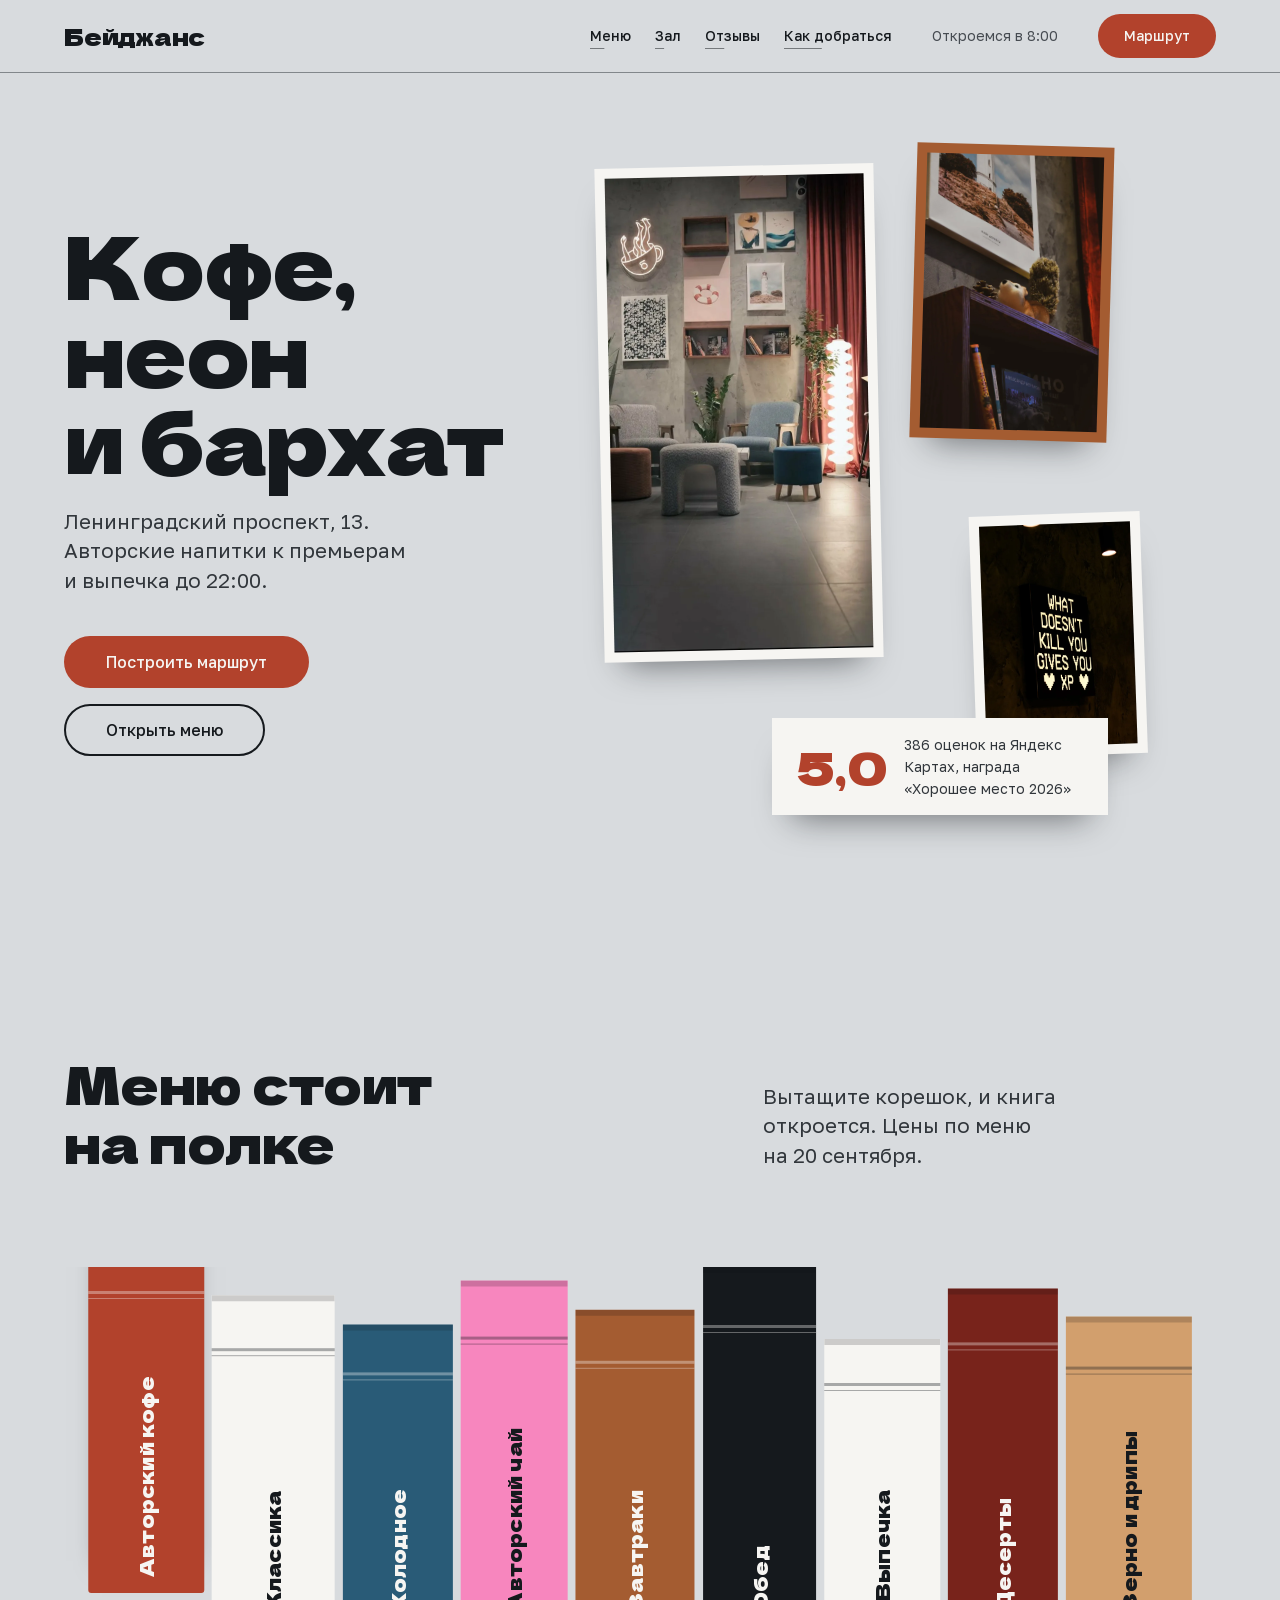
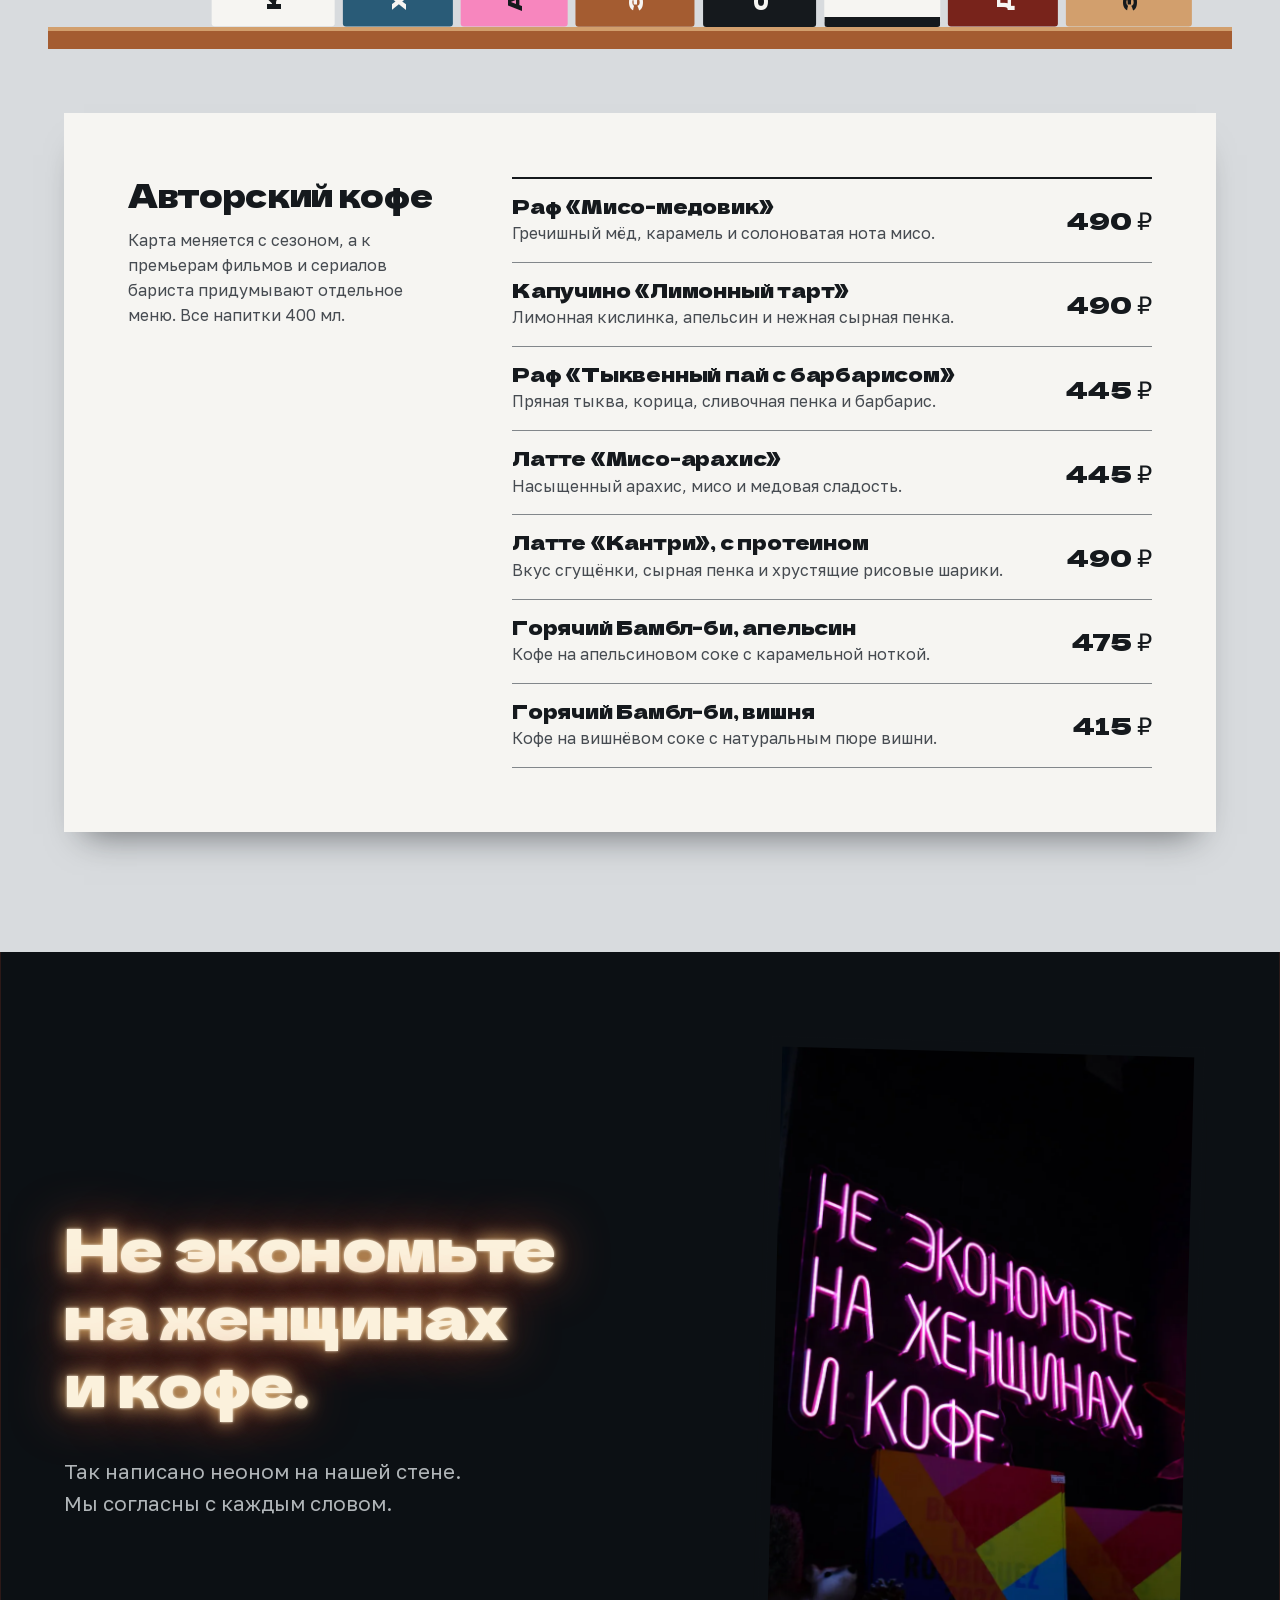
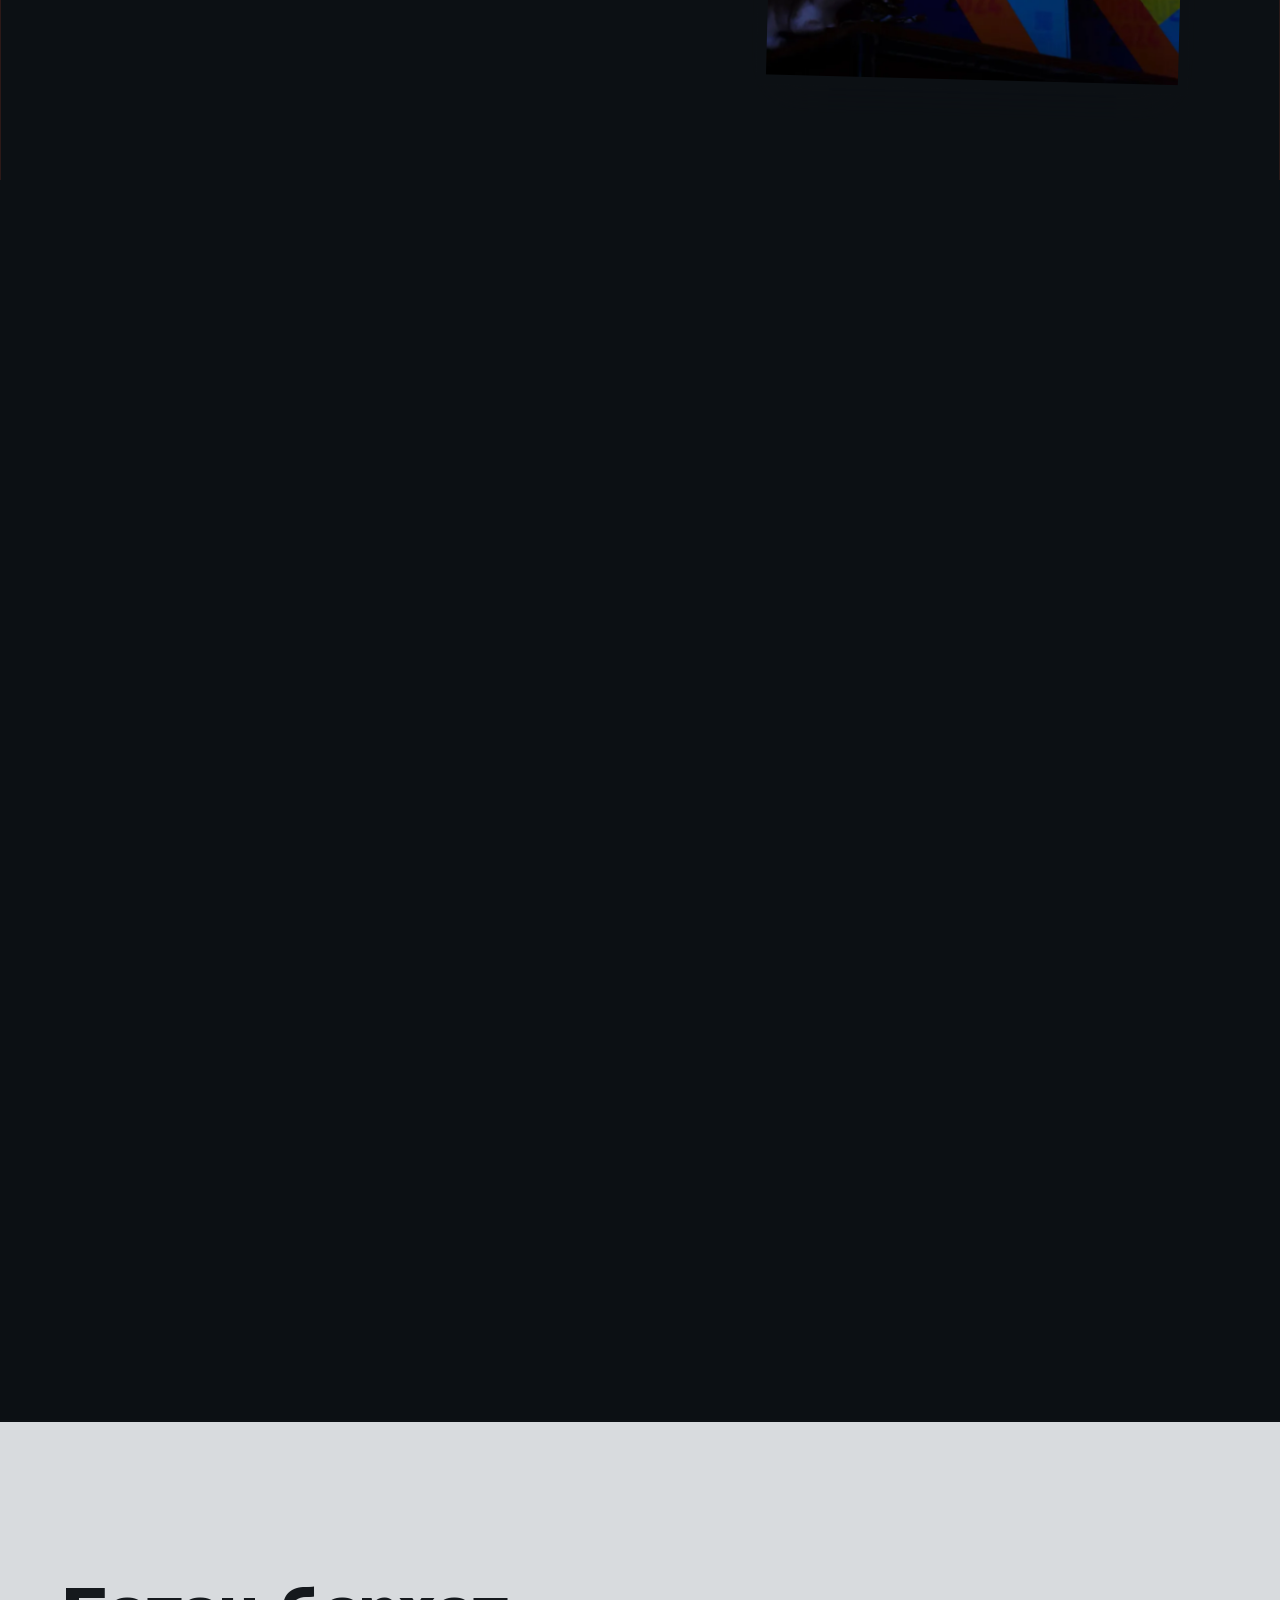
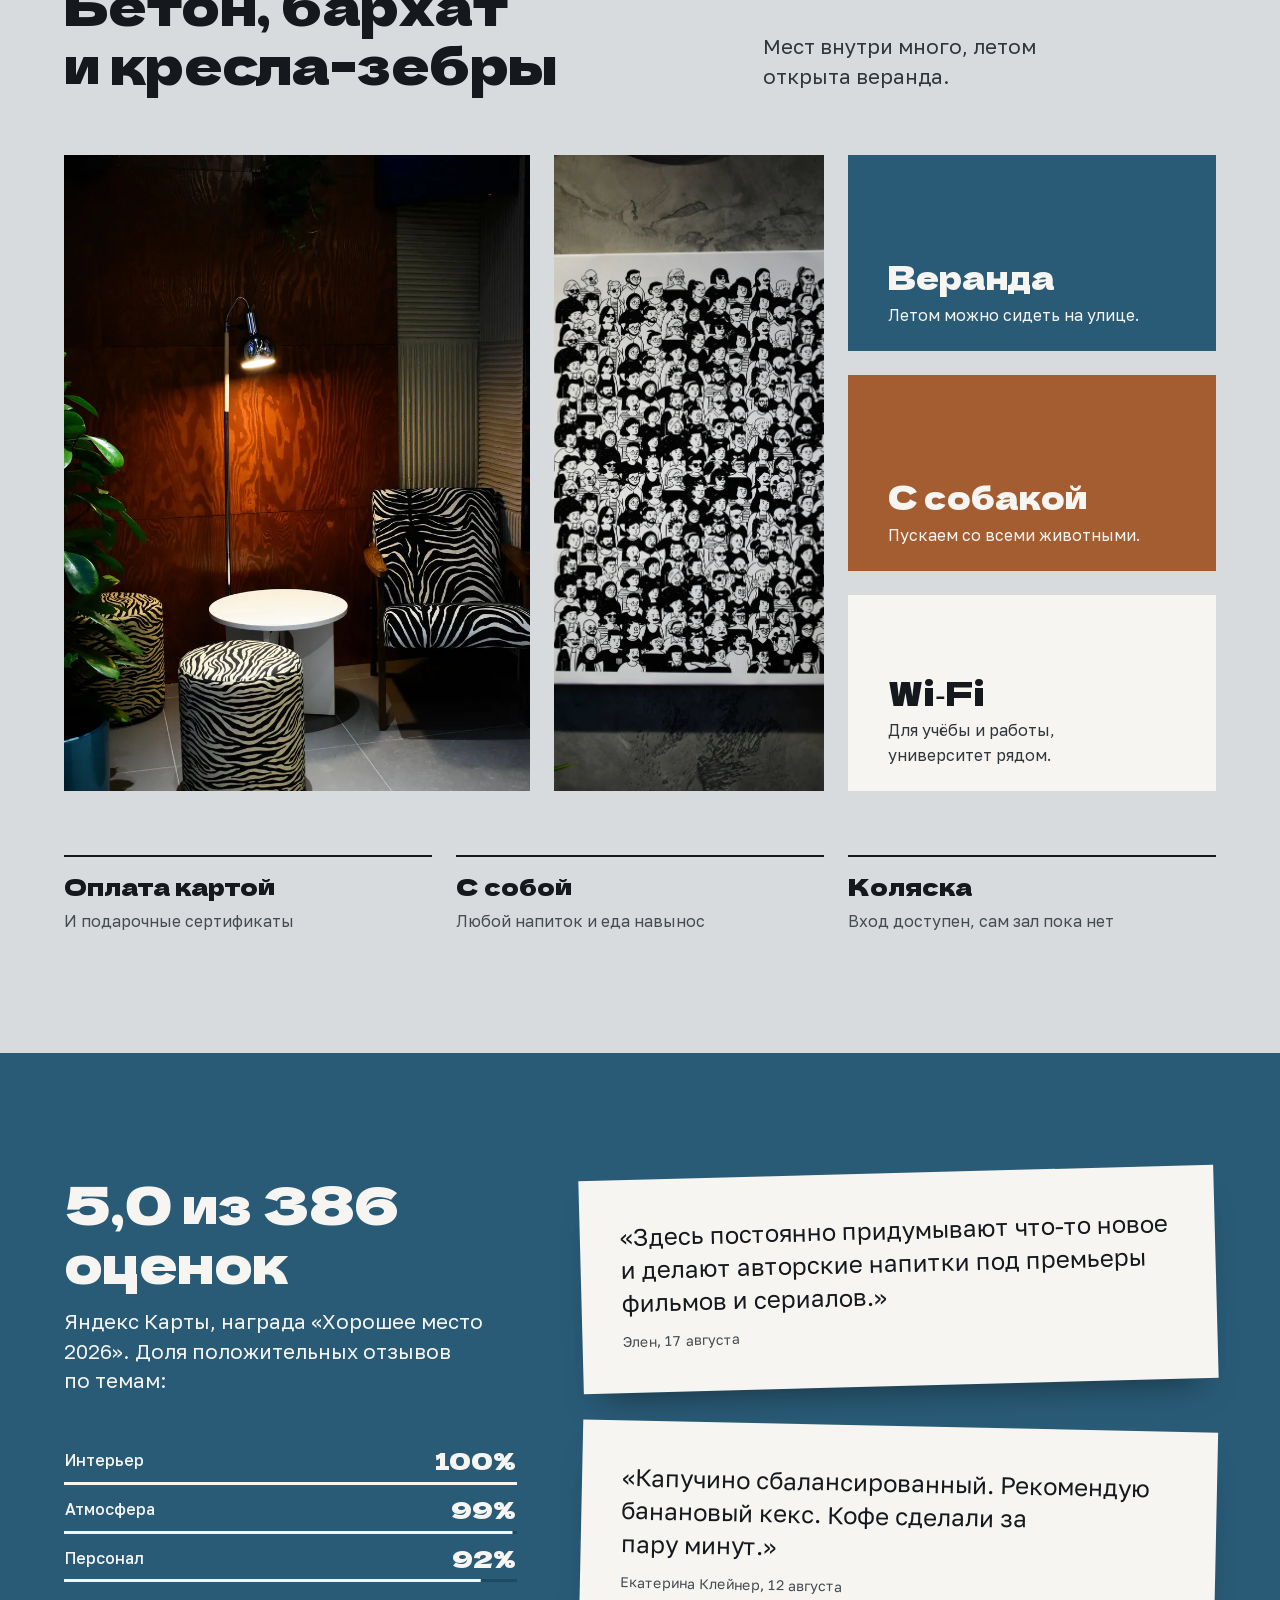
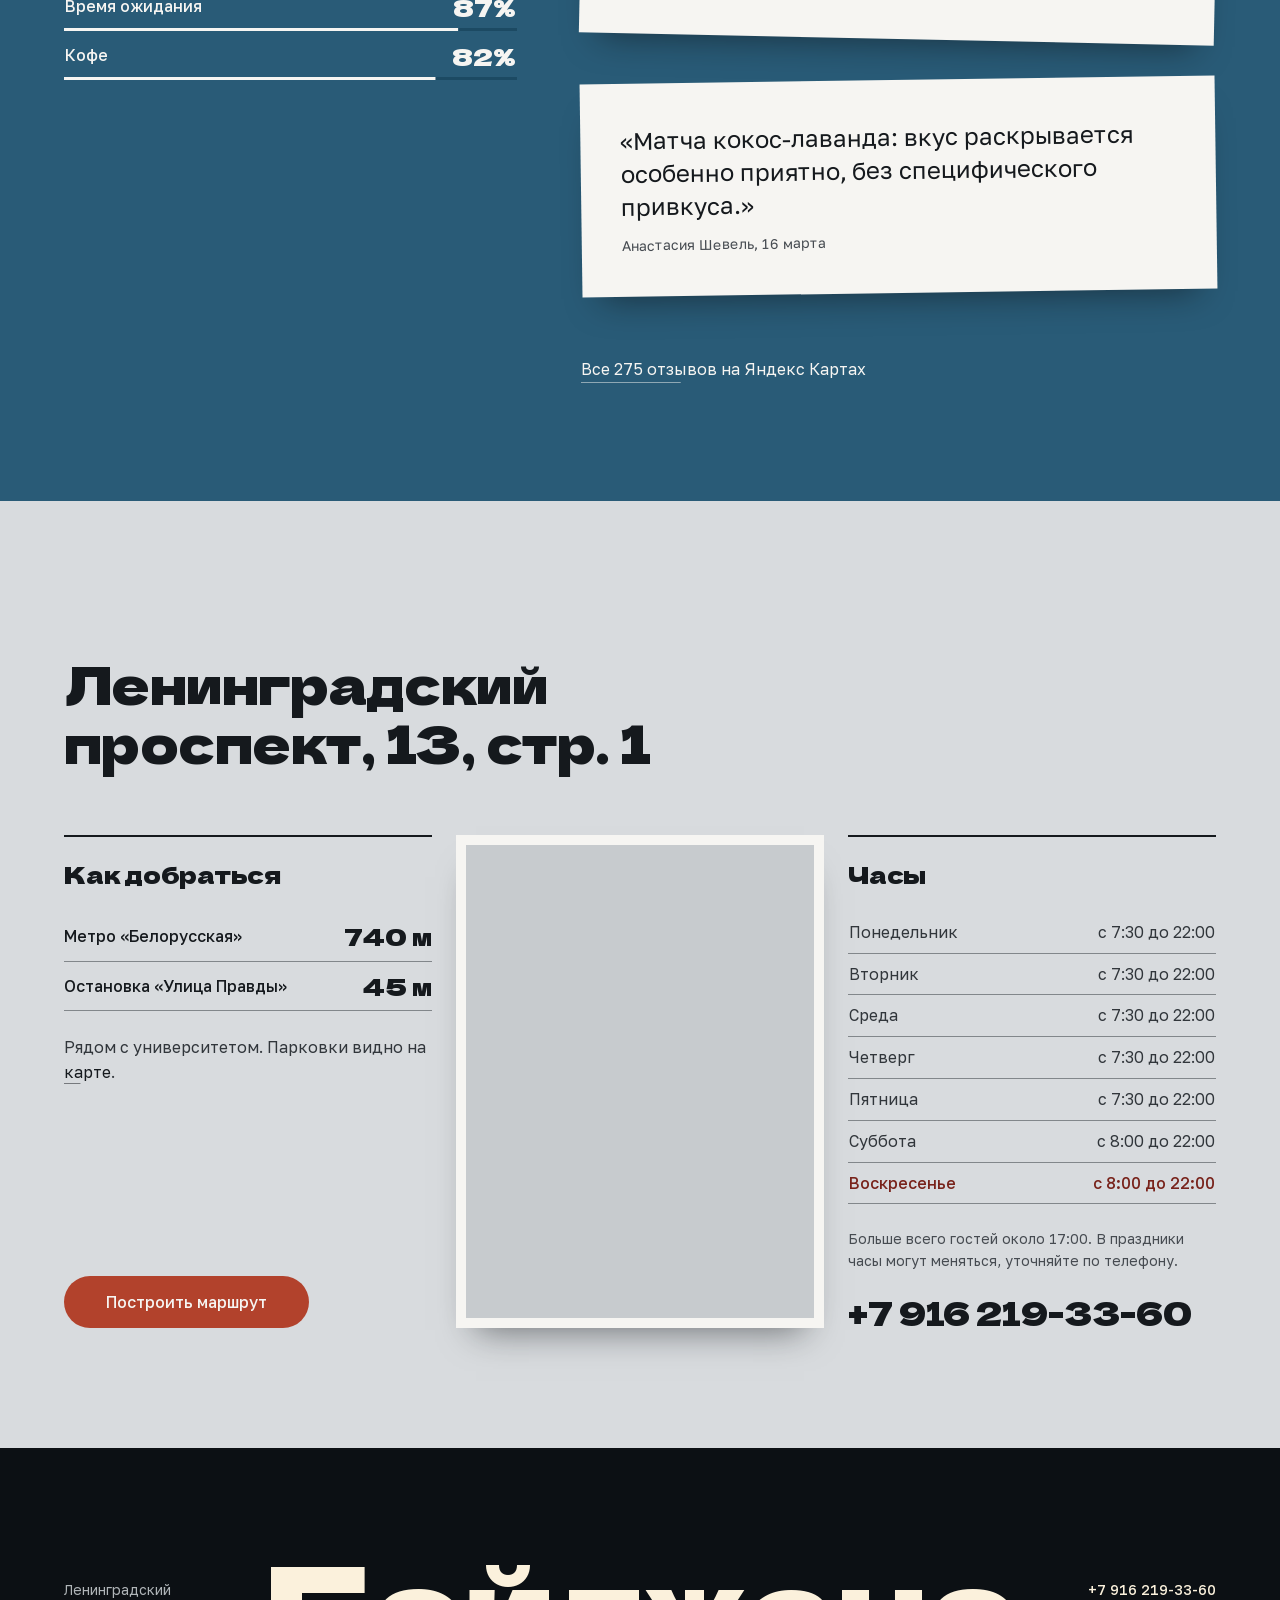
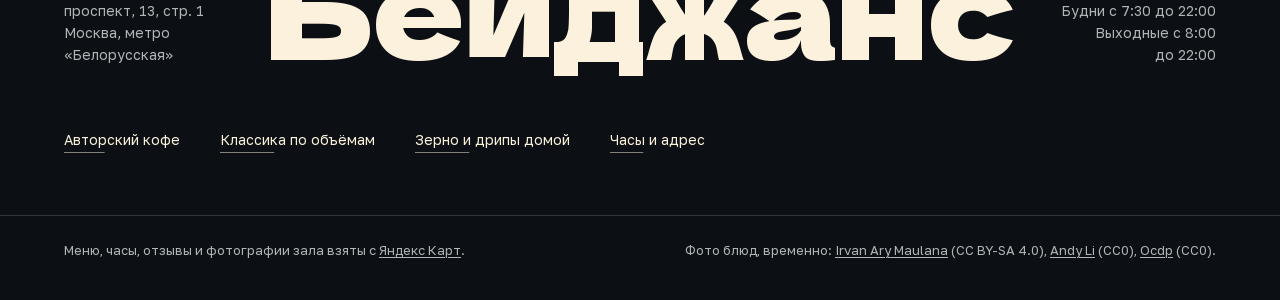
==== commit 3b5a73d0: "upd" ====
--- a/index.html
+++ b/index.html
@@ -309,7 +309,7 @@
         <div class="container stage__grid">
           <div class="stage__text">
             <h2 id="room-title" class="visually-hidden">Неон в зале</h2>
-            <p class="neon" data-neon>Не&nbsp;экономьте на&nbsp;женщинах и&nbsp;кофе.</p>
+            <p class="neon" data-neon>Не экономьте<br>на женщинах<br>и кофе.</p>
             <p class="stage__line">Так написано неоном на нашей стене. Мы согласны с каждым словом.</p>
           </div>
           <figure class="frame frame--night stage__photo">
--- a/styles.css
+++ b/styles.css
@@ -203,8 +203,10 @@
 .stage { position: relative; height: 230svh; background: var(--color-night); color: var(--color-night-muted); --color-focus: var(--color-neon); }
 .stage__pin { position: sticky; top: var(--nav-height); height: calc(100svh - var(--nav-height)); overflow: hidden; display: grid; align-items: center; }
 .stage__grid { display: grid; grid-template-columns: minmax(0, 7fr) minmax(0, 5fr); gap: var(--space-2xl); align-items: center; }
+.stage__text { container-type: inline-size; min-width: 0; }
 .neon {
-  font: 400 clamp(2.75rem, 6vw, 6.5rem)/1.12 var(--font-display); letter-spacing: -0.01em; max-width: 14ch; overflow-wrap: break-word; min-width: 0; text-wrap: balance;
+  font: 400 clamp(2.15rem, 9.4cqi, 4.25rem)/1.14 var(--font-display); letter-spacing: -0.01em;
+  overflow-wrap: normal; word-break: normal; hyphens: none;
   color: var(--color-neon);
   text-shadow: 0 0 0.05em var(--color-neon), 0 0 0.3em var(--color-neon-halo), 0 0 0.9em var(--color-accent);
 }
@@ -343,7 +345,7 @@
   .page { padding: var(--space-xl); }
   .stage { height: 200svh; }
   .stage__photo { height: 44svh; }
-  .neon { font-size: clamp(2.25rem, 9vw, 4rem); }
+  .neon { font-size: clamp(2.15rem, 11cqi, 3.5rem); }
   .bento { grid-template-rows: none; grid-auto-rows: 200px; }
   .tile--zebra { grid-column: 1 / span 7; grid-row: span 2; }
   .tile--poster { grid-column: 8 / span 5; grid-row: span 2; }
